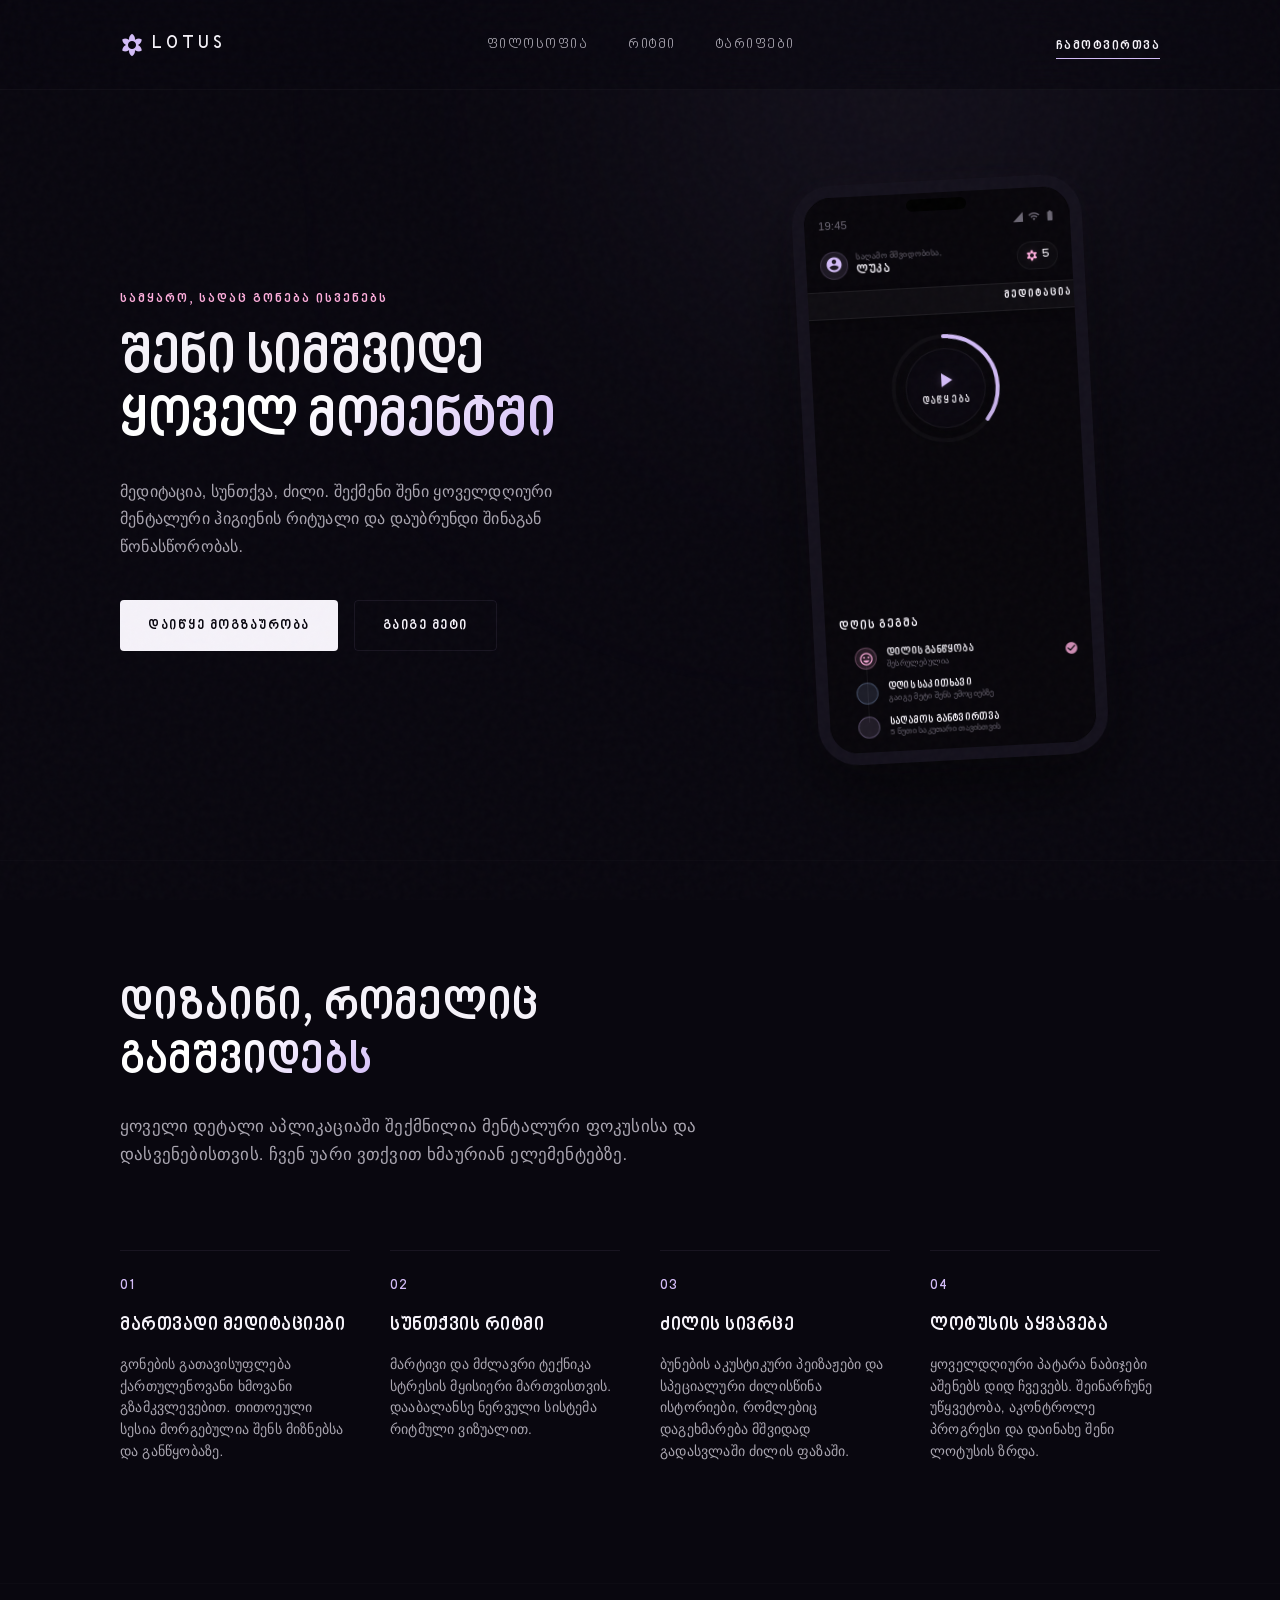
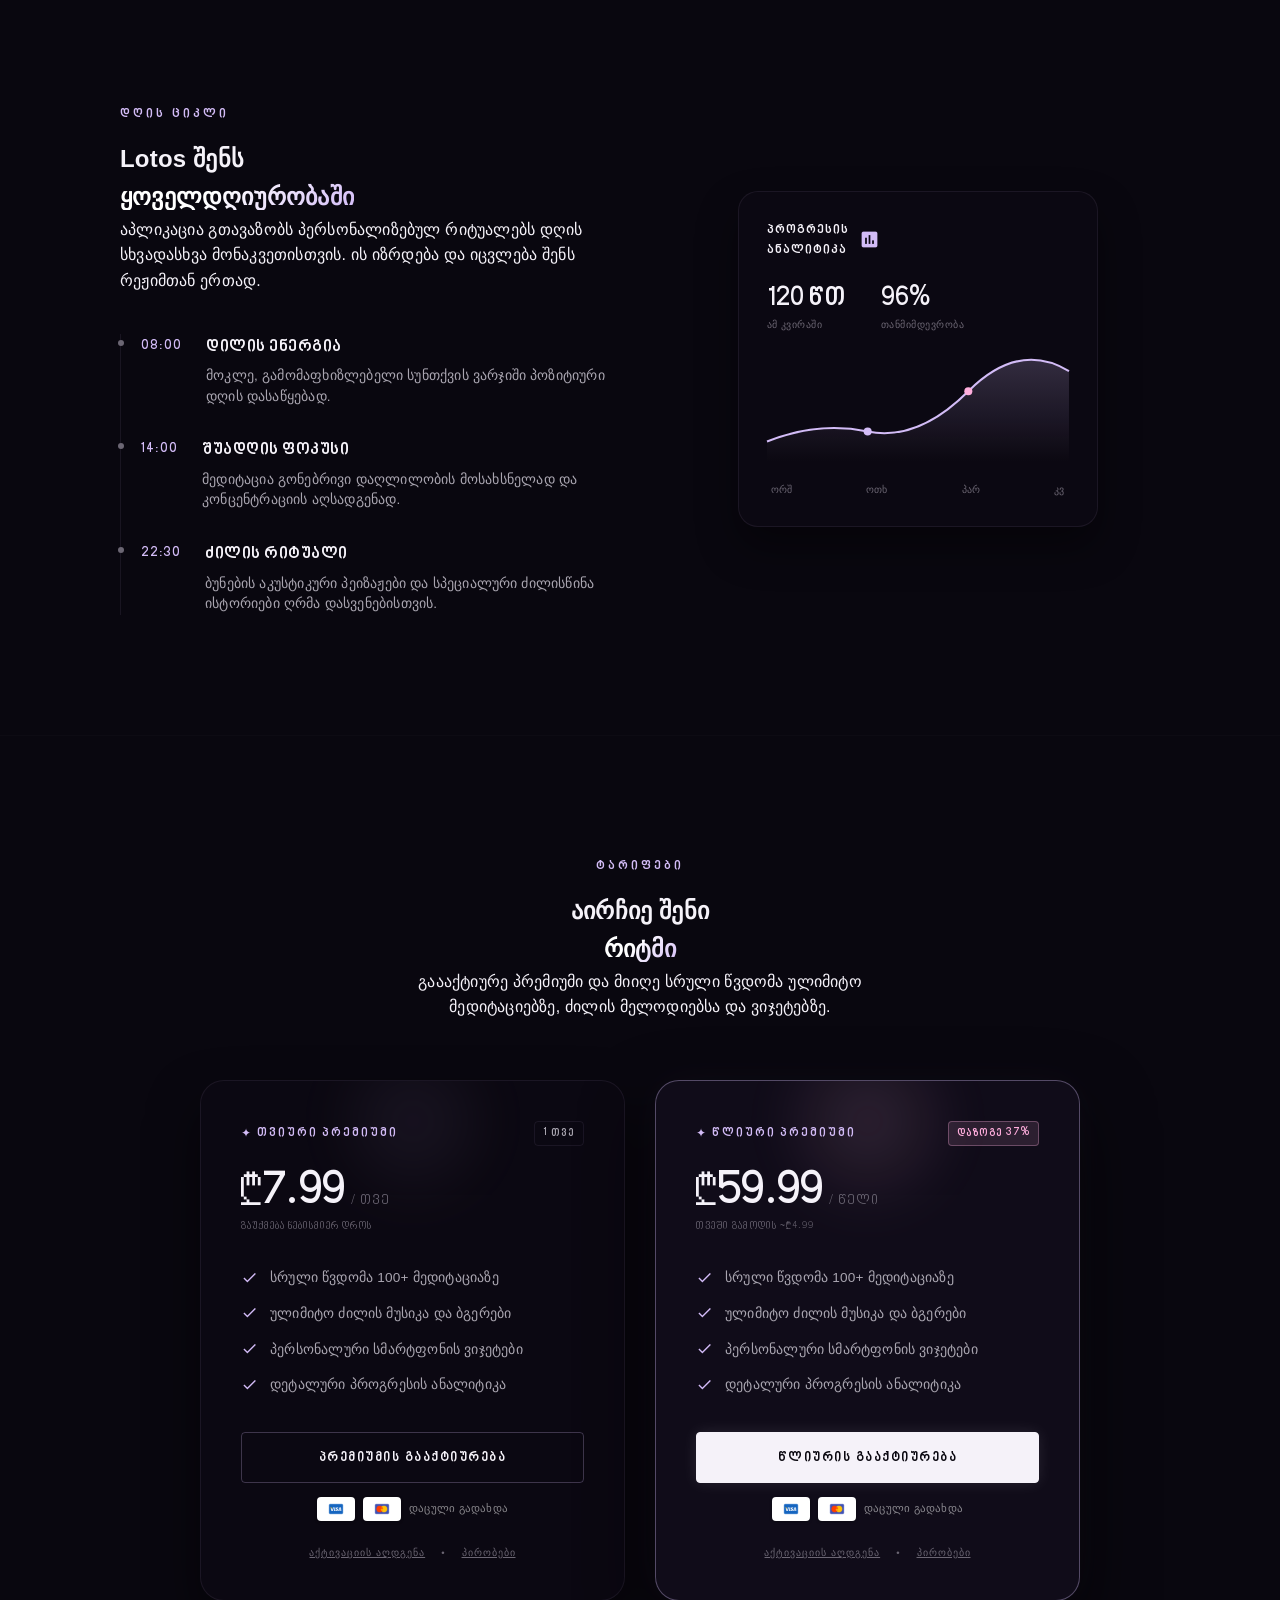
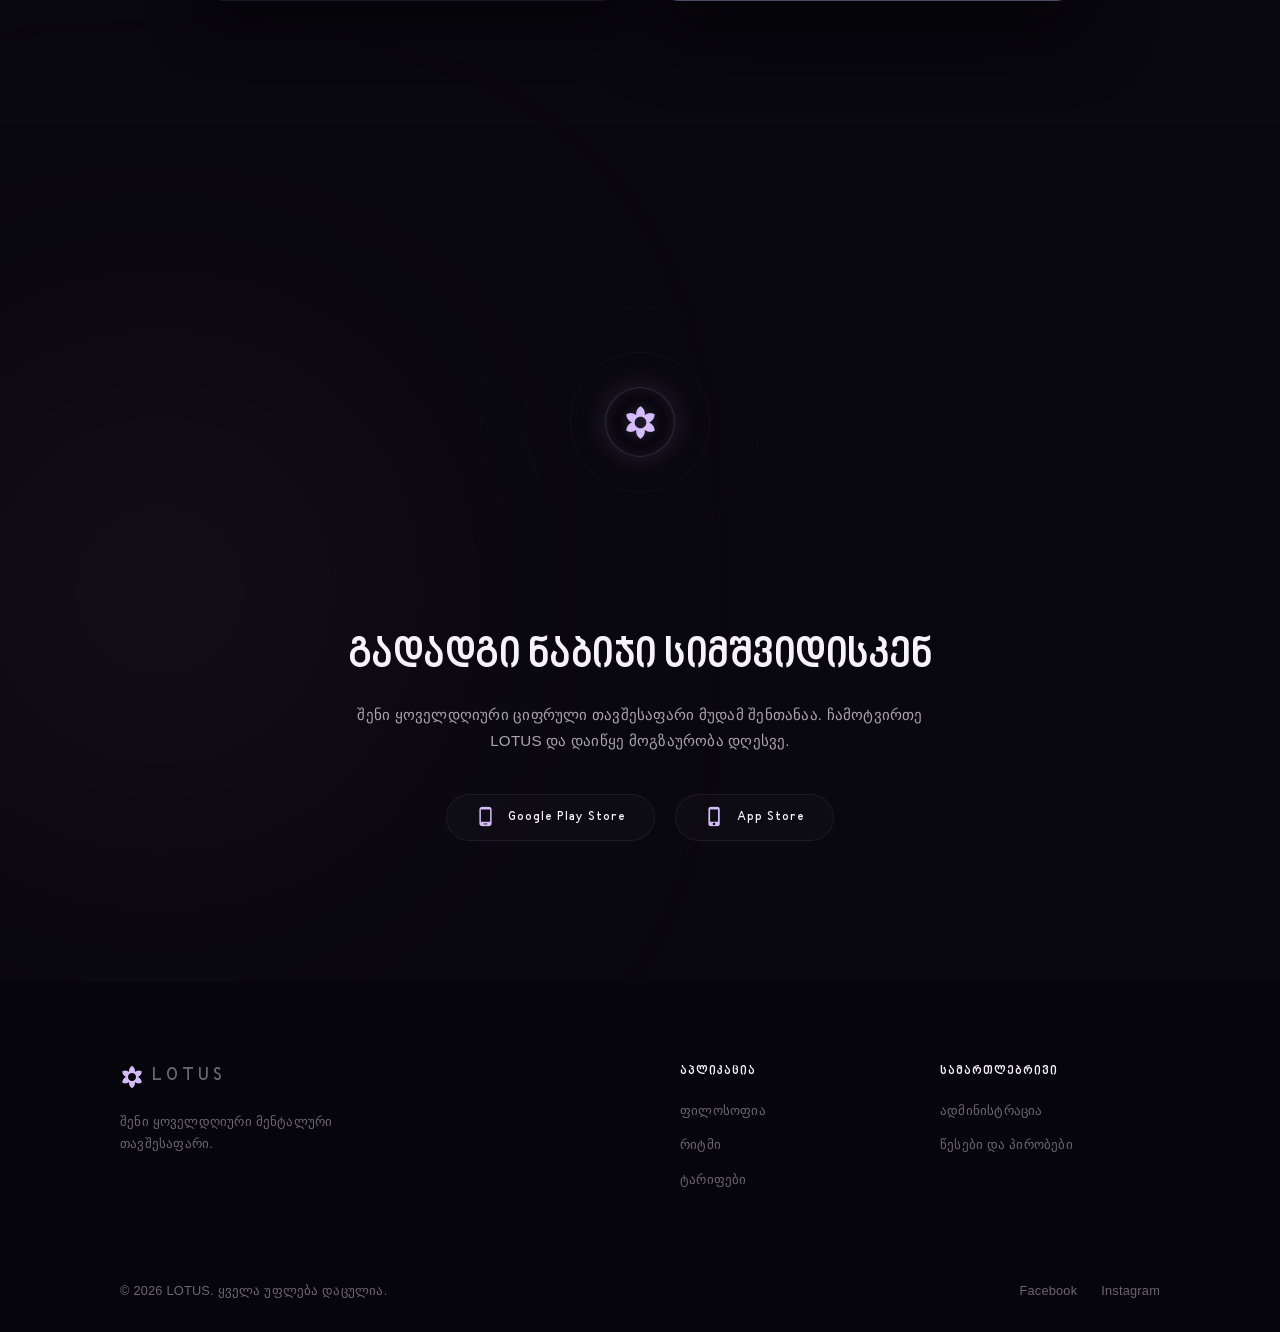
==== index.html @ 8abb965e "feat: initial project base setup" ====
<!DOCTYPE html>
<html lang="ka">
<head>
    <meta charset="UTF-8">
    <meta name="viewport" content="width=device-width, initial-scale=1.0">
    <title>LOTUS — შენი ციფრული თავშესაფარი</title>
    <meta name="description" content="მედიტაცია, სუნთქვა და ძილი. იპოვე სიმშვიდე მინიმალისტურ და პერსონალურ გარემოში.">
    <!-- Material Icons -->
    <link href="https://fonts.googleapis.com/icon?family=Material+Icons" rel="stylesheet">
    <link rel="stylesheet" href="style.css">
    <link rel="icon" type="image/png" href="assets/images/icon.png">
</head>
<body>

    <!-- Tactile Film Grain Texture Overlay -->
    <div class="grain-overlay"></div>

    <!-- Background Particles Container -->
    <div class="particles-container" id="particlesContainer"></div>

    <!-- Ambient Atmospheric Glows -->
    <div class="glow-container">
        <div class="blob blob-purple" id="blobPurple"></div>
        <div class="blob blob-pink" id="blobPink"></div>
    </div>

    <!-- Editorial Navigation -->
    <header class="navbar">
        <div class="nav-container">
            <a href="#" class="nav-logo">
                <i class="material-icons logo-icon">filter_vintage</i>
                <span class="logo-text">LOTUS</span>
            </a>
            
            <nav class="nav-menu" id="navMenu">
                <a href="#features" class="nav-link">ფილოსოფია</a>
                <a href="#rhythm-section" class="nav-link">რიტმი</a>
                <a href="#pricing" class="nav-link">ტარიფები</a>
            </nav>

            <div class="nav-actions">
                <a href="#download" class="btn-minimal">ჩამოტვირთვა</a>
                <button class="menu-toggle" id="menuToggle" aria-label="Toggle Menu">
                    <i class="material-icons">menu</i>
                </button>
            </div>
        </div>
    </header>

    <main>
        <!-- Editorial Hero Section -->
        <section class="hero-section" id="hero">
            <div class="container hero-container">
                <div class="hero-content">
                    <p class="hero-tagline">სამყარო, სადაც გონება ისვენებს</p>
                    <h1 class="hero-title">
                        შენი სიმშვიდე <br>
                        <span class="gradient-text">ყოველ მომენტში</span>
                    </h1>
                    <p class="hero-subtitle">
                        მედიტაცია, სუნთქვა, ძილი. შექმენი შენი ყოველდღიური მენტალური ჰიგიენის რიტუალი და დაუბრუნდი შინაგან წონასწორობას.
                    </p>
                    <div class="hero-ctas">
                        <a href="#download" class="btn btn-primary btn-glow">
                            <span>დაიწყე მოგზაურობა</span>
                        </a>
                        <a href="#rhythm-section" class="btn btn-secondary">
                            <span>გაიგე მეტი</span>
                        </a>
                    </div>
                </div>

                <div class="hero-mockup-wrapper">
                    <!-- Minimalist Tilted Phone Mockup -->
                    <div class="phone-mockup">
                        <div class="phone-speaker"></div>
                        <div class="phone-screen">
                            <div class="phone-header">
                                <div class="time">19:45</div>
                                <div class="icons">
                                    <i class="material-icons">signal_cellular_4_bar</i>
                                    <i class="material-icons">wifi</i>
                                    <i class="material-icons">battery_std</i>
                                </div>
                            </div>
                            
                            <!-- Real App Screen Layout -->
                            <div class="app-container">
                                <!-- Top Bar -->
                                <div class="app-top-bar">
                                    <div class="app-user-profile">
                                        <div class="app-avatar-wrapper">
                                            <i class="material-icons">account_circle</i>
                                        </div>
                                        <div class="app-user-meta">
                                            <span class="app-greeting">საღამო მშვიდობისა,</span>
                                            <span class="app-username">ლუკა</span>
                                        </div>
                                    </div>
                                    <div class="app-streak-pill">
                                        <i class="material-icons active">filter_vintage</i>
                                        <span class="app-streak-count">5</span>
                                    </div>
                                </div>

                                <!-- Mode Dropdown selector -->
                                <div class="app-mode-selector">
                                    <i class="material-icons mode-icon">self_improvement</i>
                                    <span class="mode-text">მედიტაცია</span>
                                    <i class="material-icons arrow-icon">keyboard_arrow_down</i>
                                </div>

                                <!-- Central Interactive Ring Tracker Area -->
                                <div class="app-tracker-area">
                                    <div class="tracker-background-glow"></div>
                                    <!-- SVG Progress circle -->
                                    <svg viewBox="0 0 120 120" class="tracker-circle-svg">
                                        <circle cx="60" cy="60" r="52" class="tracker-track-bg" />
                                        <circle cx="60" cy="60" r="52" class="tracker-track-progress" />
                                    </svg>
                                    <div class="tracker-center-button">
                                        <i class="material-icons play-icon">play_arrow</i>
                                        <span class="play-text">დაწყება</span>
                                    </div>
                                </div>

                                <!-- Daily Journey Plan Scroll Container -->
                                <div class="app-journey-plan">
                                    <h4 class="journey-header">დღის გეგმა</h4>
                                    <div class="journey-timeline">
                                        <div class="journey-line"></div>
                                        
                                        <!-- Journey Steps -->
                                        <div class="journey-step completed">
                                            <div class="step-icon-circle" style="background-color: rgba(255, 174, 221, 0.12); border-color: rgba(255, 174, 221, 0.25);">
                                                <i class="material-icons" style="color: #ffaedd; font-size: 0.95rem;">mood</i>
                                            </div>
                                            <div class="step-details">
                                                <h5>დილის განწყობა</h5>
                                                <p>შესრულებულია</p>
                                            </div>
                                            <i class="material-icons step-check">check_circle</i>
                                        </div>

                                        <div class="journey-step">
                                            <div class="step-icon-circle" style="background-color: rgba(168, 199, 250, 0.12); border-color: rgba(168, 199, 250, 0.25);">
                                                <i class="material-icons" style="color: #a8c7fa; font-size: 0.95rem;">auto_stories</i>
                                            </div>
                                            <div class="step-details">
                                                <h5>დღის საკითხავი</h5>
                                                <p>გაიგე მეტი შენს ემოციებზე</p>
                                            </div>
                                        </div>

                                        <div class="journey-step">
                                            <div class="step-icon-circle" style="background-color: rgba(211, 188, 247, 0.12); border-color: rgba(211, 188, 247, 0.25);">
                                                <i class="material-icons" style="color: #d3bcf7; font-size: 0.95rem;">nightlight_round</i>
                                            </div>
                                            <div class="step-details">
                                                <h5>საღამოს განტვირთვა</h5>
                                                <p>5 წუთი საკუთარი თავისთვის</p>
                                            </div>
                                        </div>
                                    </div>
                                </div>
                            </div>
                        </div>
                    </div>
                </div>
            </div>
        </section>

        <!-- Editorial Features Grid Section -->
        <section class="features-section" id="features">
            <div class="container">
                <div class="section-intro">
                    <h2 class="section-title-large">დიზაინი, რომელიც <br><span class="gradient-text">გამშვიდებს</span></h2>
                    <p class="section-lead">ყოველი დეტალი აპლიკაციაში შექმნილია მენტალური ფოკუსისა და დასვენებისთვის. ჩვენ უარი ვთქვით ხმაურიან ელემენტებზე.</p>
                </div>

                <div class="features-editorial-grid">
                    <!-- Feature 1 -->
                    <div class="editorial-card">
                        <span class="card-num">01</span>
                        <div class="card-body">
                            <h3 class="card-heading">მართვადი მედიტაციები</h3>
                            <p class="card-text">გონების გათავისუფლება ქართულენოვანი ხმოვანი გზამკვლევებით. თითოეული სესია მორგებულია შენს მიზნებსა და განწყობაზე.</p>
                        </div>
                    </div>

                    <!-- Feature 2 -->
                    <div class="editorial-card">
                        <span class="card-num">02</span>
                        <div class="card-body">
                            <h3 class="card-heading">სუნთქვის რიტმი</h3>
                            <p class="card-text">მარტივი და მძლავრი ტექნიკა სტრესის მყისიერი მართვისთვის. დააბალანსე ნერვული სისტემა რიტმული ვიზუალით.</p>
                        </div>
                    </div>

                    <!-- Feature 3 -->
                    <div class="editorial-card">
                        <span class="card-num">03</span>
                        <div class="card-body">
                            <h3 class="card-heading">ძილის სივრცე</h3>
                            <p class="card-text">ბუნების აკუსტიკური პეიზაჟები და სპეციალური ძილისწინა ისტორიები, რომლებიც დაგეხმარება მშვიდად გადასვლაში ძილის ფაზაში.</p>
                        </div>
                    </div>

                    <!-- Feature 4 -->
                    <div class="editorial-card">
                        <span class="card-num">04</span>
                        <div class="card-body">
                            <h3 class="card-heading">ლოტუსის აყვავება</h3>
                            <p class="card-text">ყოველდღიური პატარა ნაბიჯები აშენებს დიდ ჩვევებს. შეინარჩუნე უწყვეტობა, აკონტროლე პროგრესი და დაინახე შენი ლოტუსის ზრდა.</p>
                        </div>
                    </div>
                </div>
            </div>
        </section>

        <!-- Asymmetric Daily Rhythm Section (Static Visual) -->
        <section class="rhythm-section" id="rhythm-section">
            <div class="container rhythm-container">
                <div class="rhythm-info">
                    <p class="section-label">დღის ციკლი</p>
                    <h2 class="section-title">Lotos შენს <br><span class="gradient-text">ყოველდღიურობაში</span></h2>
                    <p class="section-subtitle">
                        აპლიკაცია გთავაზობს პერსონალიზებულ რიტუალებს დღის სხვადასხვა მონაკვეთისთვის. ის იზრდება და იცვლება შენს რეჟიმთან ერთად.
                    </p>
                    
                    <div class="rhythm-timeline">
                        <div class="timeline-item">
                            <span class="timeline-time">08:00</span>
                            <div class="timeline-content">
                                <h4>დილის ენერგია</h4>
                                <p>მოკლე, გამომაფხიზლებელი სუნთქვის ვარჯიში პოზიტიური დღის დასაწყებად.</p>
                            </div>
                        </div>
                        <div class="timeline-item">
                            <span class="timeline-time">14:00</span>
                            <div class="timeline-content">
                                <h4>შუადღის ფოკუსი</h4>
                                <p>მედიტაცია გონებრივი დაღლილობის მოსახსნელად და კონცენტრაციის აღსადგენად.</p>
                            </div>
                        </div>
                        <div class="timeline-item">
                            <span class="timeline-time">22:30</span>
                            <div class="timeline-content">
                                <h4>ძილის რიტუალი</h4>
                                <p>ბუნების აკუსტიკური პეიზაჟები და სპეციალური ძილისწინა ისტორიები ღრმა დასვენებისთვის.</p>
                            </div>
                        </div>
                    </div>
                </div>

                <div class="rhythm-mockup-panel">
                    <!-- Static High-Fidelity App Progress Chart Mockup -->
                    <div class="progress-chart-card glass">
                        <div class="card-header-compact">
                            <span class="card-title-compact">პროგრესის ანალიტიკა</span>
                            <i class="material-icons card-icon-compact">insert_chart_outlined</i>
                        </div>
                        <div class="chart-metrics-row">
                            <div class="metric-block">
                                <span class="metric-val">120 წთ</span>
                                <span class="metric-lbl">ამ კვირაში</span>
                            </div>
                            <div class="metric-block">
                                <span class="metric-val">96%</span>
                                <span class="metric-lbl">თანმიმდევრობა</span>
                            </div>
                        </div>
                        <div class="static-chart-visual">
                            <!-- Clean minimal CSS/SVG line chart representing weekly trend -->
                            <svg viewBox="0 0 300 100" class="svg-line-chart">
                                <defs>
                                    <linearGradient id="chartGlow" x1="0" y1="0" x2="0" y2="1">
                                        <stop offset="0%" stop-color="#d3bcf7" stop-opacity="0.2" />
                                        <stop offset="100%" stop-color="#d3bcf7" stop-opacity="0" />
                                    </linearGradient>
                                </defs>
                                <path d="M 0 80 Q 50 60 100 70 T 200 30 T 300 10" fill="none" stroke="#d3bcf7" stroke-width="2" />
                                <path d="M 0 80 Q 50 60 100 70 T 200 30 T 300 10 L 300 100 L 0 100 Z" fill="url(#chartGlow)" />
                                <!-- Chart Dots -->
                                <circle cx="100" cy="70" r="4" fill="#d3bcf7" />
                                <circle cx="200" cy="30" r="4" fill="#ffaedd" />
                            </svg>
                            <div class="chart-labels-row">
                                <span>ორშ</span>
                                <span>ოთხ</span>
                                <span>პარ</span>
                                <span>კვ</span>
                            </div>
                        </div>
                    </div>
                </div>
            </div>
        </section>

        <!-- Pricing Section with Side-by-Side Cards -->
        <section class="pricing-section" id="pricing">
            <div class="container">
                <div class="section-header">
                    <p class="section-label">ტარიფები</p>
                    <h2 class="section-title">აირჩიე შენი <br><span class="gradient-text">რიტმი</span></h2>
                    <p class="section-subtitle">გაააქტიურე პრემიუმი და მიიღე სრული წვდომა ულიმიტო მედიტაციებზე, ძილის მელოდიებსა და ვიჯეტებზე.</p>
                </div>

                <div class="pricing-grid">
                    <!-- Monthly Card -->
                    <div class="paywall-card">
                        <div class="paywall-glow"></div>
                        <div class="paywall-inner">
                            <div class="paywall-header">
                                <span class="paywall-badge">✦ თვიური პრემიუმი</span>
                                <div class="discount-badge">1 თვე</div>
                            </div>

                            <div class="paywall-price-container">
                                <span class="paywall-price">₾7.99</span>
                                <span class="paywall-period">/ თვე</span>
                            </div>
                            <p class="paywall-cancel-anytime">გაუქმება ნებისმიერ დროს</p>

                            <div class="paywall-features">
                                <div class="paywall-feat-item">
                                    <i class="material-icons">done</i>
                                    <span>სრული წვდომა 100+ მედიტაციაზე</span>
                                </div>
                                <div class="paywall-feat-item">
                                    <i class="material-icons">done</i>
                                    <span>ულიმიტო ძილის მუსიკა და ბგერები</span>
                                </div>
                                <div class="paywall-feat-item">
                                    <i class="material-icons">done</i>
                                    <span>პერსონალური სმარტფონის ვიჯეტები</span>
                                </div>
                                <div class="paywall-feat-item">
                                    <i class="material-icons">done</i>
                                    <span>დეტალური პროგრესის ანალიტიკა</span>
                                </div>
                            </div>

                            <button class="btn btn-premium btn-full paywallSubmitBtn">
                                <span>პრემიუმის გააქტიურება</span>
                            </button>
                            
                            <div style="display: flex; align-items: center; justify-content: center; gap: 8px; margin-top: 14px; margin-bottom: 6px;">
                                <div style="width: 38px; height: 24px; background: #ffffff; border-radius: 4px; display: flex; align-items: center; justify-content: center; box-shadow: 0 1px 3px rgba(0,0,0,0.3);">
                                    <img src="assets/images/visa.png" alt="Visa" style="width: 26px; height: 16px; object-fit: contain;" />
                                </div>
                                <div style="width: 38px; height: 24px; background: #ffffff; border-radius: 4px; display: flex; align-items: center; justify-content: center; box-shadow: 0 1px 3px rgba(0,0,0,0.3);">
                                    <img src="assets/images/mastercard.png" alt="Mastercard" style="width: 26px; height: 16px; object-fit: contain;" />
                                </div>
                                <span style="font-size: 11px; opacity: 0.5; color: #ffffff; font-family: inherit;">დაცული გადახდა</span>
                            </div>

                            <p class="paywall-footer-links">
                                <a href="#">აქტივაციის აღდგენა</a>
                                <span>•</span>
                                <a href="#">პირობები</a>
                            </p>
                        </div>
                    </div>

                    <!-- Yearly Card (Highlighted) -->
                    <div class="paywall-card featured">
                        <div class="paywall-glow"></div>
                        <div class="paywall-inner">
                            <div class="paywall-header">
                                <span class="paywall-badge">✦ წლიური პრემიუმი</span>
                                <div class="discount-badge badge-save-large">დაზოგე 37%</div>
                            </div>

                            <div class="paywall-price-container">
                                <span class="paywall-price">₾59.99</span>
                                <span class="paywall-period">/ წელი</span>
                            </div>
                            <p class="paywall-cancel-anytime">თვეში გამოდის ~₾4.99</p>

                            <div class="paywall-features">
                                <div class="paywall-feat-item">
                                    <i class="material-icons">done</i>
                                    <span>სრული წვდომა 100+ მედიტაციაზე</span>
                                </div>
                                <div class="paywall-feat-item">
                                    <i class="material-icons">done</i>
                                    <span>ულიმიტო ძილის მუსიკა და ბგერები</span>
                                </div>
                                <div class="paywall-feat-item">
                                    <i class="material-icons">done</i>
                                    <span>პერსონალური სმარტფონის ვიჯეტები</span>
                                </div>
                                <div class="paywall-feat-item">
                                    <i class="material-icons">done</i>
                                    <span>დეტალური პროგრესის ანალიტიკა</span>
                                </div>
                            </div>

                            <button class="btn btn-premium btn-full featured-btn paywallSubmitBtn">
                                <span>წლიურის გააქტიურება</span>
                            </button>
                            
                            <div style="display: flex; align-items: center; justify-content: center; gap: 8px; margin-top: 14px; margin-bottom: 6px;">
                                <div style="width: 38px; height: 24px; background: #ffffff; border-radius: 4px; display: flex; align-items: center; justify-content: center; box-shadow: 0 1px 3px rgba(0,0,0,0.3);">
                                    <img src="assets/images/visa.png" alt="Visa" style="width: 26px; height: 16px; object-fit: contain;" />
                                </div>
                                <div style="width: 38px; height: 24px; background: #ffffff; border-radius: 4px; display: flex; align-items: center; justify-content: center; box-shadow: 0 1px 3px rgba(0,0,0,0.3);">
                                    <img src="assets/images/mastercard.png" alt="Mastercard" style="width: 26px; height: 16px; object-fit: contain;" />
                                </div>
                                <span style="font-size: 11px; opacity: 0.5; color: #ffffff; font-family: inherit;">დაცული გადახდა</span>
                            </div>
                            
                            <p class="paywall-footer-links">
                                <a href="#">აქტივაციის აღდგენა</a>
                                <span>•</span>
                                <a href="#">პირობები</a>
                            </p>
                        </div>
                    </div>
                </div>
            </div>
        </section>

        <!-- Symmetrical Cinematic Download Section -->
        <section class="download-section" id="download">
            <div class="container download-container">
                <div class="download-portal">
                    <div class="portal-circle portal-circle-1"></div>
                    <div class="portal-circle portal-circle-2"></div>
                    <div class="portal-circle portal-circle-3"></div>
                    <div class="portal-lotus">
                        <i class="material-icons">filter_vintage</i>
                    </div>
                </div>
                <div class="download-content-centered">
                    <h2 class="download-title">გადადგი ნაბიჯი სიმშვიდისკენ</h2>
                    <p class="download-subtitle">შენი ყოველდღიური ციფრული თავშესაფარი მუდამ შენთანაა. ჩამოტვირთე LOTUS და დაიწყე მოგზაურობა დღესვე.</p>
                    <div class="download-actions-premium">
                        <a href="#" class="btn btn-store">
                            <i class="material-icons">phone_android</i>
                            <span>Google Play Store</span>
                        </a>
                        <a href="#" class="btn btn-store">
                            <i class="material-icons">phone_iphone</i>
                            <span>App Store</span>
                        </a>
                    </div>
                </div>
            </div>
        </section>
    </main>

    <!-- Editorial Footer -->
    <footer class="footer">
        <div class="container footer-container">
            <div class="footer-brand">
                <a href="#" class="footer-logo">
                    <i class="material-icons logo-icon">filter_vintage</i>
                    <span class="logo-text">LOTUS</span>
                </a>
                <p class="footer-brand-desc">შენი ყოველდღიური მენტალური თავშესაფარი.</p>
            </div>
            
            <div class="footer-links-grid">
                <div class="footer-links-col">
                    <h4>აპლიკაცია</h4>
                    <a href="#features">ფილოსოფია</a>
                    <a href="#rhythm-section">რიტმი</a>
                    <a href="#pricing">ტარიფები</a>
                </div>
                <div class="footer-links-col">
                    <h4>სამართლებრივი</h4>
                    <a href="admin.html">ადმინისტრაცია</a>
                    <a href="#">წესები და პირობები</a>
                </div>
            </div>
        </div>
        <div class="footer-bottom">
            <div class="container footer-bottom-container">
                <p class="copyright">© 2026 LOTUS. ყველა უფლება დაცულია.</p>
                <div class="social-links-minimal">
                    <a href="#">Facebook</a>
                    <a href="#">Instagram</a>
                </div>
            </div>
        </div>
    </footer>

    <!-- Toast Success Notification -->
    <div class="toast-notification" id="toastNotification">
        <i class="material-icons toast-icon">stars</i>
        <div class="toast-body">
            <h4 class="toast-title">ლოტუსი აყვავდა!</h4>
            <p class="toast-desc">სტრეიკი განახლდა 1 დღით.</p>
        </div>
    </div>

    <!-- Application Script -->
    <script src="app.js"></script>
</body>
</html>
---- style.css ----
/* ==========================================================================
   BPG Nino Mtavruli Font Definitions
   ========================================================================== */
@font-face {
    font-family: 'bpg_nino_mtavruli_normal';
    src: url('assets/fonts/bpg_nino_mtavruli_normal.ttf') format('truetype');
    font-weight: normal;
    font-style: normal;
}

@font-face {
    font-family: 'bpg_nino_mtavruli_bold';
    src: url('assets/fonts/bpg_nino_mtavruli_bold.ttf') format('truetype');
    font-weight: bold;
    font-style: normal;
}

/* ==========================================================================
   Variables & Custom Properties
   ========================================================================== */
:root {
    --bg-dark: #09070f;
    --bg-card: rgba(16, 12, 24, 0.4);
    --border-thin: rgba(211, 188, 247, 0.08);
    --border-active: rgba(211, 188, 247, 0.25);
    
    --primary: #d3bcf7;
    --primary-glow: rgba(211, 188, 247, 0.2);
    --accent-pink: #ffaedd;
    --accent-pink-glow: rgba(255, 174, 221, 0.15);
    --accent-blue: #7fb3f5;
    
    --text-primary: #f5f2f9;
    --text-secondary: #a9a5b0;
    --text-muted: #6b6673;
    
    --font-nino: 'bpg_nino_mtavruli_normal', sans-serif;
    --font-nino-bold: 'bpg_nino_mtavruli_bold', sans-serif;
    --font-reading: -apple-system, BlinkMacSystemFont, "Segoe UI", Roboto, Helvetica, Arial, sans-serif;
    
    --transition-smooth: all 0.5s cubic-bezier(0.16, 1, 0.3, 1);
}

/* ==========================================================================
   Reset & Global Styles
   ========================================================================== */
*, *::before, *::after {
    box-sizing: border-box;
    margin: 0;
    padding: 0;
}

html {
    scroll-behavior: smooth;
    background-color: var(--bg-dark);
    color: var(--text-primary);
    font-family: var(--font-reading);
    font-size: 16px;
    overflow-x: hidden;
}

body {
    position: relative;
    min-height: 100vh;
    line-height: 1.6;
    overflow-x: hidden;
    letter-spacing: 0.2px;
}

a {
    color: inherit;
    text-decoration: none;
}

/* ==========================================================================
   Tactile Film Grain Texture Overlay
   ========================================================================== */
.grain-overlay {
    position: fixed;
    top: 0;
    left: 0;
    width: 100vw;
    height: 100vh;
    background-image: url("data:image/svg+xml,%3Csvg viewBox='0 0 180 180' xmlns='http://www.w3.org/2000/svg'%3E%3Cfilter id='noiseFilter'%3E%3CfeTurbulence type='fractalNoise' baseFrequency='0.75' numOctaves='3' stitchTiles='stitch'/%3E%3C/filter%3E%3Crect width='100%25' height='100%25' filter='url(%23noiseFilter)'/%3E%3C/svg%3E");
    opacity: 0.025;
    pointer-events: none;
    z-index: 9999;
}

/* ==========================================================================
   Background Particles
   ========================================================================== */
.particles-container {
    position: fixed;
    top: 0;
    left: 0;
    width: 100vw;
    height: 100vh;
    overflow: hidden;
    z-index: -1;
    pointer-events: none;
}

.bg-particle {
    position: absolute;
    background-color: var(--primary);
    border-radius: 50%;
    opacity: 0;
    pointer-events: none;
    will-change: transform, opacity;
    animation: floatParticle 25s infinite linear;
    box-shadow: 0 0 10px rgba(211, 188, 247, 0.6), 0 0 4px rgba(211, 188, 247, 0.4);
}

@keyframes floatParticle {
    0% {
        transform: translateY(105vh) translateX(0) scale(0.5);
        opacity: 0;
    }
    10% {
        opacity: var(--p-opacity, 0.2);
    }
    90% {
        opacity: var(--p-opacity, 0.2);
    }
    100% {
        transform: translateY(-5vh) translateX(40px) scale(0.8);
        opacity: 0;
    }
}

.phone-mockup, .blob-purple, .blob-pink {
    will-change: transform;
}


/* ==========================================================================
   Atmospheric Glows
   ========================================================================== */
.glow-container {
    position: absolute;
    top: 0;
    left: 0;
    width: 100%;
    height: 100%;
    overflow: hidden;
    z-index: -1;
    pointer-events: none;
}

.blob {
    position: absolute;
    border-radius: 50%;
    filter: blur(140px);
    opacity: 0.12;
    mix-blend-mode: screen;
}

.blob-purple {
    top: -5%;
    right: 5%;
    width: 50vw;
    height: 50vw;
    background: radial-gradient(circle, var(--primary) 0%, transparent 70%);
}

.blob-pink {
    bottom: 10%;
    left: -10%;
    width: 45vw;
    height: 45vw;
    background: radial-gradient(circle, var(--accent-pink) 0%, transparent 70%);
}

/* ==========================================================================
   Common Utilities
   ========================================================================== */
.container {
    max-width: 1100px;
    margin: 0 auto;
    padding: 0 30px;
    width: 100%;
}

.gradient-text {
    background: linear-gradient(135deg, #ffffff 40%, var(--primary) 100%);
    -webkit-background-clip: text;
    -webkit-text-fill-color: transparent;
    background-clip: text;
}

.section-label {
    font-family: var(--font-nino-bold);
    font-size: 0.8rem;
    color: var(--primary);
    text-transform: uppercase;
    letter-spacing: 3px;
    margin-bottom: 16px;
}

/* Buttons */
.btn {
    display: inline-flex;
    align-items: center;
    justify-content: center;
    padding: 14px 28px;
    border-radius: 4px;
    font-family: var(--font-nino-bold);
    font-size: 0.85rem;
    cursor: pointer;
    transition: var(--transition-smooth);
    border: none;
    gap: 8px;
    outline: none;
    letter-spacing: 1.5px;
}

.btn-primary {
    background: var(--text-primary);
    color: var(--bg-dark);
}

.btn-primary:hover {
    transform: translateY(-1px);
    box-shadow: 0 8px 20px rgba(255, 255, 255, 0.1);
    background: #ffffff;
}

.btn-glow {
    position: relative;
}
.btn-glow::after {
    content: '';
    position: absolute;
    top: 0;
    left: 0;
    right: 0;
    bottom: 0;
    border-radius: 4px;
    box-shadow: 0 0 25px rgba(255, 255, 255, 0.2);
    opacity: 0;
    transition: var(--transition-smooth);
    z-index: -1;
}
.btn-glow:hover::after {
    opacity: 0.5;
}

.btn-secondary {
    background: transparent;
    color: var(--text-primary);
    border: 1px solid var(--border-thin);
}

.btn-secondary:hover {
    background: rgba(255, 255, 255, 0.02);
    border-color: var(--border-active);
    transform: translateY(-1px);
}

.btn-minimal {
    font-family: var(--font-nino-bold);
    font-size: 0.8rem;
    color: var(--text-primary);
    letter-spacing: 1.5px;
    border-bottom: 1px solid var(--primary);
    padding-bottom: 4px;
    transition: var(--transition-smooth);
}
.btn-minimal:hover {
    color: var(--primary);
    border-bottom-color: transparent;
}

.btn-full {
    width: 100%;
}

/* ==========================================================================
   Navigation Bar
   ========================================================================== */
.navbar {
    position: fixed;
    top: 0;
    left: 0;
    width: 100%;
    height: 90px;
    background: rgba(9, 7, 15, 0.6);
    backdrop-filter: blur(25px);
    -webkit-backdrop-filter: blur(25px);
    border-bottom: 1px solid rgba(255, 255, 255, 0.03);
    z-index: 1000;
    transition: var(--transition-smooth);
}

.navbar.scrolled {
    height: 75px;
    background: rgba(9, 7, 15, 0.8);
    border-bottom-color: rgba(255, 255, 255, 0.05);
}

.nav-container {
    display: flex;
    align-items: center;
    justify-content: space-between;
    height: 100%;
    max-width: 1100px;
    margin: 0 auto;
    padding: 0 30px;
}

.nav-logo {
    display: flex;
    align-items: center;
    gap: 8px;
}

.logo-icon {
    font-size: 1.5rem !important;
    color: var(--primary);
}

.logo-text {
    font-family: var(--font-nino-bold);
    font-size: 1.15rem;
    letter-spacing: 4px;
}

.nav-menu {
    display: flex;
    gap: 40px;
}

.nav-link {
    font-family: var(--font-nino);
    font-size: 0.85rem;
    color: var(--text-secondary);
    letter-spacing: 1.5px;
    transition: var(--transition-smooth);
}

.nav-link:hover {
    color: var(--text-primary);
}

.menu-toggle {
    display: none;
    background: none;
    border: none;
    color: var(--text-primary);
    cursor: pointer;
    font-size: 1.5rem;
    outline: none;
}

/* ==========================================================================
   Hero Section
   ========================================================================== */
.hero-section {
    padding-top: 180px;
    padding-bottom: 100px;
}

.hero-container {
    display: grid;
    grid-template-columns: 1.15fr 0.85fr;
    align-items: center;
    gap: 50px;
}

.hero-tagline {
    font-family: var(--font-nino-bold);
    font-size: 0.8rem;
    color: var(--accent-pink);
    letter-spacing: 2px;
    text-transform: uppercase;
    margin-bottom: 20px;
}

.hero-title {
    font-family: var(--font-nino-bold);
    font-size: 3.4rem;
    line-height: 1.15;
    margin-bottom: 24px;
    letter-spacing: -0.5px;
}

.hero-subtitle {
    font-size: 1rem;
    color: var(--text-secondary);
    line-height: 1.7;
    margin-bottom: 40px;
    max-width: 500px;
}

.hero-ctas {
    display: flex;
    gap: 16px;
}

/* Mockup Layout */
.hero-mockup-wrapper {
    display: flex;
    justify-content: center;
    align-items: center;
    position: relative;
}

.phone-mockup {
    width: 290px;
    height: 580px;
    border-radius: 40px;
    border: 12px solid #14111c;
    background: #000000;
    box-shadow: 0 30px 70px rgba(0, 0, 0, 0.6),
                0 0 35px rgba(211, 188, 247, 0.03);
    position: relative;
    overflow: hidden;
    transform: rotate(-3deg) translateY(-5px);
    transition: var(--transition-smooth);
}

.phone-mockup:hover {
    transform: rotate(0deg) translateY(-10px);
    box-shadow: 0 40px 80px rgba(0, 0, 0, 0.7),
                0 0 45px rgba(211, 188, 247, 0.08);
}

.phone-speaker {
    position: absolute;
    top: 6px;
    left: 50%;
    transform: translateX(-50%);
    width: 60px;
    height: 12px;
    background: #000000;
    border-radius: 10px;
    z-index: 10;
}

.phone-screen {
    width: 100%;
    height: 100%;
    border-radius: 28px;
    padding: 20px 14px 14px;
    display: flex;
    flex-direction: column;
    background: #08060b;
}

.phone-header {
    display: flex;
    justify-content: space-between;
    align-items: center;
    font-size: 0.7rem;
    color: var(--text-muted);
    margin-bottom: 16px;
}

.phone-header .icons {
    display: flex;
    gap: 4px;
    align-items: center;
}
.phone-header .icons i {
    font-size: 0.75rem;
}

/* Phone App Inner Content */
.app-container {
    display: flex;
    flex-direction: column;
    flex: 1;
}

/* Real App mockup screen layout */
.app-top-bar {
    display: flex;
    justify-content: space-between;
    align-items: center;
    margin-bottom: 12px;
}

.app-user-profile {
    display: flex;
    align-items: center;
    gap: 8px;
}

.app-avatar-wrapper {
    width: 28px;
    height: 28px;
    border-radius: 50%;
    background: rgba(211, 188, 247, 0.1);
    border: 1px solid rgba(211, 188, 247, 0.15);
    display: flex;
    align-items: center;
    justify-content: center;
}

.app-avatar-wrapper i {
    font-size: 1.1rem !important;
    color: var(--primary);
}

.app-user-meta {
    display: flex;
    flex-direction: column;
}

.app-greeting {
    font-size: 0.5rem;
    color: var(--text-muted);
    text-transform: uppercase;
    letter-spacing: 0.5px;
}

.app-username {
    font-family: var(--font-nino-bold);
    font-size: 0.75rem;
    color: var(--text-primary);
    line-height: 1.1;
}

.app-streak-pill {
    display: flex;
    align-items: center;
    gap: 4px;
    padding: 3px 8px;
    border-radius: 50px;
    background: rgba(255, 255, 255, 0.02);
    border: 1px solid rgba(255, 255, 255, 0.05);
}

.app-streak-pill i {
    font-size: 0.75rem !important;
    color: var(--accent-pink);
    filter: drop-shadow(0 0 3px var(--accent-pink-glow));
}

.app-streak-count {
    font-family: var(--font-nino-bold);
    font-size: 0.75rem;
    color: var(--text-primary);
}

/* Mode Dropdown Selector */
.app-mode-selector {
    display: inline-flex;
    align-items: center;
    align-self: center;
    background: rgba(255, 255, 255, 0.03);
    border: 1px solid rgba(255, 255, 255, 0.06);
    padding: 4px 12px;
    border-radius: 50px;
    gap: 4px;
    margin-bottom: 14px;
    box-shadow: 0 4px 10px rgba(0,0,0,0.2);
}

.mode-icon {
    font-size: 0.8rem !important;
    color: var(--primary);
}

.mode-text {
    font-family: var(--font-nino-bold);
    font-size: 0.7rem;
    color: var(--text-primary);
    letter-spacing: 1px;
}

.arrow-icon {
    font-size: 0.9rem !important;
    color: var(--text-muted);
}

/* Tracker Circle Area */
.app-tracker-area {
    position: relative;
    width: 120px;
    height: 120px;
    align-self: center;
    display: flex;
    align-items: center;
    justify-content: center;
    margin-bottom: 16px;
}

.tracker-background-glow {
    position: absolute;
    width: 90px;
    height: 90px;
    border-radius: 50%;
    background: radial-gradient(circle, rgba(211, 188, 247, 0.08) 0%, transparent 70%);
}

.tracker-circle-svg {
    position: absolute;
    width: 100%;
    height: 100%;
}

.tracker-track-bg {
    fill: transparent;
    stroke: rgba(255, 255, 255, 0.03);
    stroke-width: 4;
}

.tracker-track-progress {
    fill: transparent;
    stroke: var(--primary);
    stroke-width: 4;
    stroke-linecap: round;
    stroke-dasharray: 327; /* 2 * PI * r (r=52) -> ~326.7 */
    stroke-dashoffset: 210; /* Simulated progress arc */
    transform: rotate(-90deg);
    transform-origin: center;
}

.tracker-center-button {
    width: 80px;
    height: 80px;
    border-radius: 50%;
    border: 1px solid rgba(255, 255, 255, 0.06);
    background: rgba(9, 7, 15, 0.7);
    backdrop-filter: blur(10px);
    display: flex;
    flex-direction: column;
    align-items: center;
    justify-content: center;
    box-shadow: 0 8px 20px rgba(0,0,0,0.4);
    z-index: 2;
    transition: var(--transition-smooth);
}

.tracker-center-button:hover {
    border-color: rgba(211, 188, 247, 0.2);
    box-shadow: 0 8px 24px rgba(211, 188, 247, 0.05);
}

.play-icon {
    font-size: 1.5rem !important;
    color: var(--primary);
    filter: drop-shadow(0 0 4px var(--primary-glow));
}

.play-text {
    font-family: var(--font-nino-bold);
    font-size: 0.6rem;
    color: var(--text-primary);
    letter-spacing: 1.2px;
    margin-top: 1px;
}

/* Daily Journey Plan */
.app-journey-plan {
    display: flex;
    flex-direction: column;
    text-align: left;
    margin-top: auto;
    overflow: hidden;
}

.journey-header {
    font-family: var(--font-nino-bold);
    font-size: 0.75rem;
    color: var(--text-primary);
    margin-bottom: 12px;
    letter-spacing: 1px;
}

.journey-timeline {
    position: relative;
    display: flex;
    flex-direction: column;
    gap: 12px;
    padding-left: 14px;
}

.journey-line {
    position: absolute;
    left: 25px;
    top: 10px;
    bottom: 16px;
    width: 1px;
    background: rgba(255,255,255,0.06);
}

.journey-step {
    position: relative;
    display: flex;
    align-items: center;
    gap: 10px;
}

.step-icon-circle {
    position: relative;
    width: 12px;
    height: 12px;
    border-radius: 50%;
    display: flex;
    align-items: center;
    justify-content: center;
    z-index: 2;
    /* Custom icon inside a small circle */
    width: 22px;
    height: 22px;
    border: 1px solid;
}

.step-details {
    display: flex;
    flex-direction: column;
}

.step-details h5 {
    font-family: var(--font-nino-bold);
    font-size: 0.65rem;
    color: var(--text-primary);
    line-height: 1.2;
}

.step-details p {
    font-size: 0.5rem;
    color: var(--text-muted);
    line-height: 1.1;
    margin-top: 1px;
}

.step-check {
    margin-left: auto;
    font-size: 0.85rem !important;
    color: var(--accent-pink);
    opacity: 0.8;
}

/* ==========================================================================
   Editorial Features Section
   ========================================================================== */
.features-section {
    padding: 120px 0;
    border-top: 1px solid rgba(255, 255, 255, 0.02);
}

.section-intro {
    margin-bottom: 80px;
    max-width: 650px;
}

.section-title-large {
    font-family: var(--font-nino-bold);
    font-size: 2.8rem;
    line-height: 1.2;
    margin-bottom: 24px;
}

.section-lead {
    font-size: 1.05rem;
    color: var(--text-secondary);
    line-height: 1.7;
}

.features-editorial-grid {
    display: grid;
    grid-template-columns: repeat(auto-fit, minmax(220px, 1fr));
    gap: 40px;
}

.editorial-card {
    border-top: 1px solid var(--border-thin);
    padding-top: 24px;
    display: flex;
    flex-direction: column;
    transition: var(--transition-smooth);
}

.editorial-card:hover {
    border-top-color: var(--border-active);
}

.card-num {
    font-family: var(--font-nino-bold);
    font-size: 0.85rem;
    color: var(--primary);
    margin-bottom: 16px;
    letter-spacing: 1px;
}

.card-heading {
    font-family: var(--font-nino-bold);
    font-size: 1.15rem;
    color: var(--text-primary);
    margin-bottom: 12px;
    letter-spacing: 0.5px;
}

.card-text {
    font-size: 0.85rem;
    color: var(--text-secondary);
    line-height: 1.6;
}

/* ==========================================================================
   Asymmetric Daily Rhythm Section
   ========================================================================== */
.rhythm-section {
    padding: 120px 0;
    border-top: 1px solid rgba(255, 255, 255, 0.02);
}

.rhythm-container {
    display: grid;
    grid-template-columns: 1fr 1fr;
    align-items: center;
    gap: 70px;
}

/* Editorial Timeline styles */
.rhythm-timeline {
    margin-top: 40px;
    display: flex;
    flex-direction: column;
    gap: 30px;
    position: relative;
    padding-left: 20px;
    border-left: 1px solid var(--border-thin);
}

.timeline-item {
    position: relative;
    display: flex;
    gap: 24px;
}

.timeline-item::before {
    content: '';
    position: absolute;
    left: -23.5px;
    top: 6px;
    width: 6px;
    height: 6px;
    border-radius: 50%;
    background-color: var(--text-muted);
    transition: var(--transition-smooth);
}

.timeline-item:hover::before {
    background-color: var(--primary);
    box-shadow: 0 0 8px var(--primary);
}

.timeline-time {
    font-family: var(--font-nino-bold);
    font-size: 0.8rem;
    color: var(--primary);
    letter-spacing: 1px;
    margin-top: 2px;
}

.timeline-content h4 {
    font-family: var(--font-nino-bold);
    font-size: 1.05rem;
    color: var(--text-primary);
    margin-bottom: 6px;
    letter-spacing: 0.5px;
}

.timeline-content p {
    font-size: 0.85rem;
    color: var(--text-secondary);
    line-height: 1.5;
}

/* Rhythm Mockup Panel / Chart styling */
.rhythm-mockup-panel {
    display: flex;
    justify-content: center;
    align-items: center;
}

.progress-chart-card {
    width: 100%;
    max-width: 360px;
    border-radius: 20px;
    padding: 28px;
    background-color: var(--bg-card);
    border: 1px solid var(--border-thin);
    box-shadow: 0 20px 40px rgba(0, 0, 0, 0.4);
    transition: var(--transition-smooth);
}

.progress-chart-card:hover {
    border-color: var(--border-active);
    box-shadow: 0 25px 50px rgba(0, 0, 0, 0.5);
}

.card-header-compact {
    display: flex;
    justify-content: space-between;
    align-items: center;
    margin-bottom: 24px;
}

.card-title-compact {
    font-family: var(--font-nino-bold);
    font-size: 0.8rem;
    color: var(--text-primary);
    letter-spacing: 1px;
    text-transform: uppercase;
}

.card-icon-compact {
    font-size: 1.3rem !important;
    color: var(--primary);
}

.chart-metrics-row {
    display: flex;
    gap: 36px;
    margin-bottom: 28px;
}

.metric-block {
    display: flex;
    flex-direction: column;
}

.metric-val {
    font-family: var(--font-nino-bold);
    font-size: 1.6rem;
    color: var(--text-primary);
    line-height: 1.1;
}

.metric-lbl {
    font-size: 0.65rem;
    color: var(--text-muted);
    text-transform: uppercase;
    letter-spacing: 0.5px;
    margin-top: 4px;
}

.static-chart-visual {
    width: 100%;
}

.svg-line-chart {
    width: 100%;
    height: auto;
    overflow: visible;
}

.chart-labels-row {
    display: flex;
    justify-content: space-between;
    font-size: 0.65rem;
    color: var(--text-muted);
    margin-top: 12px;
    padding: 0 4px;
}

/* ==========================================================================
   Pricing Section with Switch
   ========================================================================== */
.pricing-section {
    padding: 120px 0;
    border-top: 1px solid rgba(255, 255, 255, 0.02);
}

.pricing-section .section-header {
    text-align: center;
    margin-bottom: 40px;
}

.pricing-section .section-header .section-subtitle {
    margin-left: auto;
    margin-right: auto;
    max-width: 500px;
}

/* Pricing Side-by-Side Grid */
.pricing-grid {
    display: grid;
    grid-template-columns: repeat(2, 1fr);
    gap: 30px;
    width: 100%;
    max-width: 880px;
    margin: 60px auto 0;
    align-items: stretch;
}

.paywall-card {
    position: relative;
    width: 100%;
    border-radius: 24px;
    border: 1px solid var(--border-thin);
    overflow: hidden;
    box-shadow: 0 25px 50px rgba(0, 0, 0, 0.5);
    background-color: var(--bg-card);
    transition: var(--transition-smooth);
}

.paywall-card:hover {
    border-color: rgba(211, 188, 247, 0.2);
    box-shadow: 0 30px 60px rgba(0, 0, 0, 0.6);
}

/* Featured Yearly Card Highlights */
.paywall-card.featured {
    border-color: rgba(211, 188, 247, 0.35);
    background-color: rgba(20, 16, 32, 0.65);
    box-shadow: 0 30px 70px rgba(0, 0, 0, 0.65),
                0 0 40px rgba(211, 188, 247, 0.04);
}

.paywall-card.featured:hover {
    border-color: rgba(211, 188, 247, 0.55);
    box-shadow: 0 35px 80px rgba(0, 0, 0, 0.7),
                0 0 50px rgba(211, 188, 247, 0.08);
}

.paywall-card.featured .paywall-glow {
    opacity: 0.15;
    background: radial-gradient(circle, var(--accent-pink) 0%, transparent 70%);
}

.badge-save-large {
    background: rgba(255, 174, 221, 0.12) !important;
    border-color: rgba(255, 174, 221, 0.3) !important;
    color: var(--accent-pink) !important;
}

.featured-btn {
    background: var(--text-primary) !important;
    color: var(--bg-dark) !important;
    border-color: var(--text-primary) !important;
    box-shadow: 0 0 15px rgba(255, 255, 255, 0.1);
}

.featured-btn:hover {
    background: #ffffff !important;
    color: #000000 !important;
    box-shadow: 0 0 25px rgba(255, 255, 255, 0.25) !important;
    transform: translateY(-1px);
}

.paywall-glow {
    position: absolute;
    top: -60px;
    left: 50%;
    transform: translateX(-50%);
    width: 200px;
    height: 200px;
    background: radial-gradient(circle, var(--primary) 0%, transparent 70%);
    opacity: 0.08;
    filter: blur(25px);
    z-index: 1;
}

.paywall-inner {
    position: relative;
    z-index: 2;
    padding: 40px;
}

.paywall-header {
    display: flex;
    justify-content: space-between;
    align-items: center;
    margin-bottom: 24px;
}

.paywall-badge {
    font-family: var(--font-nino-bold);
    font-size: 0.75rem;
    color: var(--primary);
    letter-spacing: 2px;
}

.discount-badge {
    border: 1px solid var(--border-thin);
    color: var(--text-secondary);
    font-family: var(--font-nino-bold);
    font-size: 0.65rem;
    letter-spacing: 1px;
    padding: 3px 8px;
    border-radius: 4px;
    transition: var(--transition-smooth);
}

.paywall-price-container {
    display: flex;
    align-items: baseline;
    gap: 6px;
    margin-bottom: 4px;
}

.paywall-price {
    font-family: var(--font-nino-bold);
    font-size: 2.8rem;
    color: var(--text-primary);
    line-height: 1;
    transition: opacity 0.2s ease, transform 0.2s ease;
}

.paywall-period {
    font-family: var(--font-nino);
    font-size: 0.85rem;
    color: var(--text-muted);
    letter-spacing: 1px;
}

.paywall-cancel-anytime {
    font-family: var(--font-nino);
    font-size: 0.65rem;
    color: var(--text-muted);
    letter-spacing: 1px;
    margin-bottom: 32px;
}

.paywall-features {
    display: flex;
    flex-direction: column;
    gap: 14px;
    margin-bottom: 36px;
}

.paywall-feat-item {
    display: flex;
    align-items: center;
    gap: 12px;
    font-size: 0.85rem;
    color: var(--text-secondary);
}

.paywall-feat-item i {
    font-size: 1.05rem;
    color: var(--primary);
}

.btn-premium {
    background: transparent;
    color: var(--text-primary);
    border: 1px solid var(--border-active);
    padding: 16px 28px;
    border-radius: 4px;
}

.btn-premium:hover {
    background: var(--text-primary);
    color: var(--bg-dark);
    border-color: var(--text-primary);
}

.btn-premium:active {
    opacity: 0.8;
}

.spinner {
    width: 18px;
    height: 18px;
    border: 2px solid rgba(255, 255, 255, 0.2);
    border-top: 2px solid var(--text-primary);
    border-radius: 50%;
    animation: spin 0.8s linear infinite;
    display: inline-block;
}

@keyframes spin {
    0% { transform: rotate(0deg); }
    100% { transform: rotate(360deg); }
}

.paywall-footer-links {
    margin-top: 24px;
    display: flex;
    justify-content: center;
    gap: 16px;
    font-size: 0.6rem;
    color: var(--text-muted);
    letter-spacing: 1px;
}

.paywall-footer-links a {
    text-decoration: underline;
}

.paywall-footer-links a:hover {
    color: var(--text-secondary);
}

/* ==========================================================================
   Cinematic Download Portal
   ========================================================================== */
.download-section {
    padding: 140px 0;
    position: relative;
    overflow: hidden;
    border-top: 1px solid rgba(255, 255, 255, 0.02);
}

.download-container {
    display: flex;
    flex-direction: column;
    align-items: center;
    text-align: center;
    position: relative;
    z-index: 5;
}

/* Symmetrical Portal circles */
.download-portal {
    position: relative;
    width: 320px;
    height: 320px;
    margin-bottom: 50px;
    display: flex;
    align-items: center;
    justify-content: center;
}

.portal-circle {
    position: absolute;
    border-radius: 50%;
    border: 1px solid rgba(211, 188, 247, 0.05);
    background: transparent;
    transition: var(--transition-smooth);
}

.portal-circle-1 {
    width: 140px;
    height: 140px;
    animation: pulseCircle 4s infinite ease-in-out;
}

.portal-circle-2 {
    width: 230px;
    height: 230px;
    animation: pulseCircle 5s infinite ease-in-out;
    border-color: rgba(255, 174, 221, 0.03);
}

.portal-circle-3 {
    width: 320px;
    height: 320px;
    animation: pulseCircle 6s infinite ease-in-out;
    border-color: rgba(211, 188, 247, 0.02);
}

.portal-lotus {
    width: 70px;
    height: 70px;
    border-radius: 50%;
    background: rgba(9, 7, 15, 0.8);
    border: 1px solid rgba(211, 188, 247, 0.2);
    display: flex;
    align-items: center;
    justify-content: center;
    box-shadow: 0 0 30px rgba(211, 188, 247, 0.15),
                inset 0 0 15px rgba(211, 188, 247, 0.1);
    z-index: 2;
    animation: spinLotus 20s infinite linear;
}

.portal-lotus i {
    font-size: 2.2rem !important;
    color: var(--primary);
    filter: drop-shadow(0 0 6px var(--primary-glow));
}

@keyframes pulseCircle {
    0%, 100% { transform: scale(1); opacity: 0.4; }
    50% { transform: scale(1.04); opacity: 0.8; }
}

@keyframes spinLotus {
    0% { transform: rotate(0deg); }
    100% { transform: rotate(360deg); }
}

.download-content-centered {
    max-width: 600px;
}

.download-title {
    font-family: var(--font-nino-bold);
    font-size: 2.6rem;
    line-height: 1.2;
    margin-bottom: 20px;
    letter-spacing: -0.5px;
}

.download-subtitle {
    font-size: 0.95rem;
    color: var(--text-secondary);
    line-height: 1.7;
    margin-bottom: 40px;
}

.download-actions-premium {
    display: flex;
    justify-content: center;
    gap: 20px;
    flex-wrap: wrap;
}

.btn-store {
    display: inline-flex;
    align-items: center;
    gap: 12px;
    padding: 12px 28px;
    border: 1px solid var(--border-thin);
    background: rgba(255, 255, 255, 0.02);
    color: var(--text-primary);
    border-radius: 50px;
    font-family: var(--font-nino-bold);
    font-size: 0.8rem;
    letter-spacing: 1px;
    transition: var(--transition-smooth);
}

.btn-store:hover {
    border-color: var(--border-active);
    background: rgba(211, 188, 247, 0.05);
    box-shadow: 0 0 20px rgba(211, 188, 247, 0.1);
    transform: translateY(-2px);
}

.btn-store i {
    font-size: 1.3rem !important;
    color: var(--primary);
}

/* ==========================================================================
   Editorial Footer
   ========================================================================== */
.footer {
    background: #06050b;
    border-top: 1px solid rgba(255, 255, 255, 0.01);
    padding: 80px 0 0;
    font-size: 0.8rem;
    color: var(--text-muted);
}

.footer-container {
    display: grid;
    grid-template-columns: 1fr 1fr;
    gap: 80px;
    margin-bottom: 60px;
}

.footer-brand {
    display: flex;
    flex-direction: column;
    gap: 20px;
}

.footer-logo {
    display: flex;
    align-items: center;
    gap: 8px;
}

.footer-brand-desc {
    line-height: 1.7;
    max-width: 280px;
}

.footer-links-grid {
    display: grid;
    grid-template-columns: repeat(2, 1fr);
    gap: 40px;
}

.footer-links-col {
    display: flex;
    flex-direction: column;
    gap: 14px;
}

.footer-links-col h4 {
    font-family: var(--font-nino-bold);
    font-size: 0.75rem;
    color: var(--text-primary);
    text-transform: uppercase;
    letter-spacing: 1px;
    margin-bottom: 6px;
}

.footer-links-col a {
    transition: var(--transition-smooth);
}

.footer-links-col a:hover {
    color: var(--text-primary);
}

.footer-bottom {
    border-top: 1px solid rgba(255, 255, 255, 0.01);
    padding: 30px 0;
}

.footer-bottom-container {
    display: flex;
    justify-content: space-between;
    align-items: center;
}

.social-links-minimal {
    display: flex;
    gap: 24px;
}

.social-links-minimal a {
    transition: var(--transition-smooth);
}

.social-links-minimal a:hover {
    color: var(--text-primary);
}

/* ==========================================================================
   Toast Notification
   ========================================================================== */
.toast-notification {
    position: fixed;
    bottom: 30px;
    right: -400px;
    width: 300px;
    padding: 16px;
    background: rgba(16, 12, 24, 0.8);
    backdrop-filter: blur(25px);
    -webkit-backdrop-filter: blur(25px);
    border: 1px solid var(--border-active);
    border-radius: 12px;
    box-shadow: 0 15px 30px rgba(0, 0, 0, 0.5);
    display: flex;
    align-items: flex-start;
    gap: 12px;
    z-index: 2000;
    transition: right 0.5s cubic-bezier(0.175, 0.885, 0.32, 1.275);
}

.toast-notification.show {
    right: 30px;
}

.toast-icon {
    font-size: 1.4rem !important;
    color: var(--accent-pink);
}

.toast-body {
    display: flex;
    flex-direction: column;
}

.toast-title {
    font-family: var(--font-nino-bold);
    font-size: 0.8rem;
    color: var(--text-primary);
    margin-bottom: 2px;
}

.toast-desc {
    font-size: 0.7rem;
    color: var(--text-secondary);
}

/* ==========================================================================
   Responsive Media Queries
   ========================================================================== */
@media (max-width: 1024px) {
    .hero-title {
        font-size: 2.8rem;
    }
    
    .hero-container {
        gap: 40px;
    }
}

@media (max-width: 768px) {
    .navbar {
        height: 75px;
    }
    
    .menu-toggle {
        display: block;
    }
    
    .nav-menu {
        position: fixed;
        top: 75px;
        left: 0;
        width: 100%;
        height: calc(100vh - 75px);
        background: rgba(9, 7, 15, 0.95);
        backdrop-filter: blur(30px);
        flex-direction: column;
        align-items: center;
        justify-content: center;
        gap: 32px;
        transform: translateY(-100%);
        opacity: 0;
        pointer-events: none;
        transition: all 0.5s cubic-bezier(0.16, 1, 0.3, 1);
        z-index: 999;
    }
    
    .nav-menu.active {
        transform: translateY(0);
        opacity: 1;
        pointer-events: auto;
    }
    
    .hero-container {
        grid-template-columns: 1fr;
        text-align: center;
    }
    
    .hero-subtitle {
        margin-left: auto;
        margin-right: auto;
    }
    
    .hero-ctas {
        justify-content: center;
    }
    
    .phone-mockup {
        width: 250px;
        height: 500px;
        margin: 0 auto;
    }
    
    .pricing-grid {
        grid-template-columns: 1fr;
        gap: 24px;
        max-width: 420px;
        margin: 40px auto 0;
    }
    
    .download-container {
        grid-template-columns: 1fr;
        padding: 40px;
        text-align: center;
    }
    
    .download-subtitle {
        margin-left: auto;
        margin-right: auto;
    }
    
    .footer-container {
        grid-template-columns: 1fr;
        gap: 50px;
    }
    
    .footer-brand-desc {
        max-width: 100%;
    }
    
    .footer-links-grid {
        grid-template-columns: 1fr;
        gap: 30px;
    }
    
    .footer-bottom-container {
        flex-direction: column;
        gap: 20px;
        text-align: center;
    }
}

@media (max-width: 480px) {
    .hero-title {
        font-size: 2.2rem;
    }
    
    .btn {
        width: 100%;
    }
    
    .hero-ctas {
        flex-direction: column;
    }
}
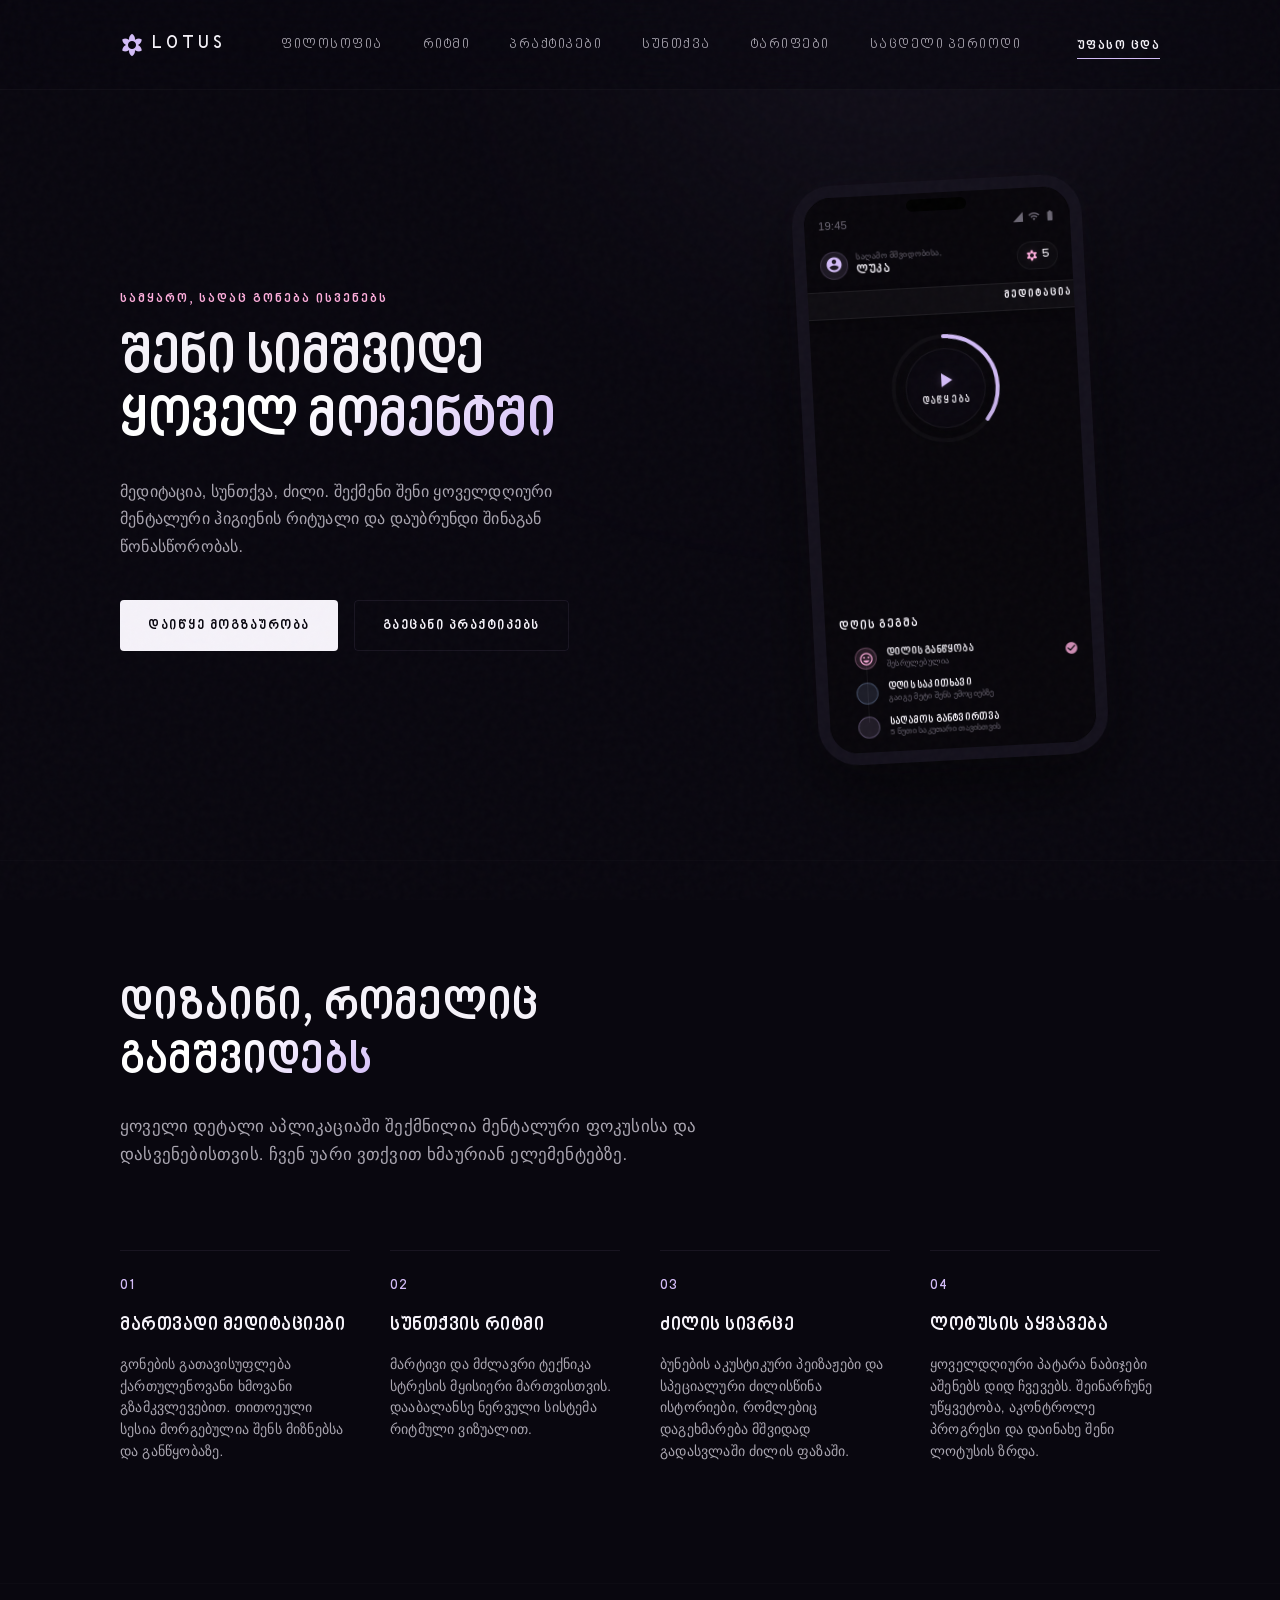
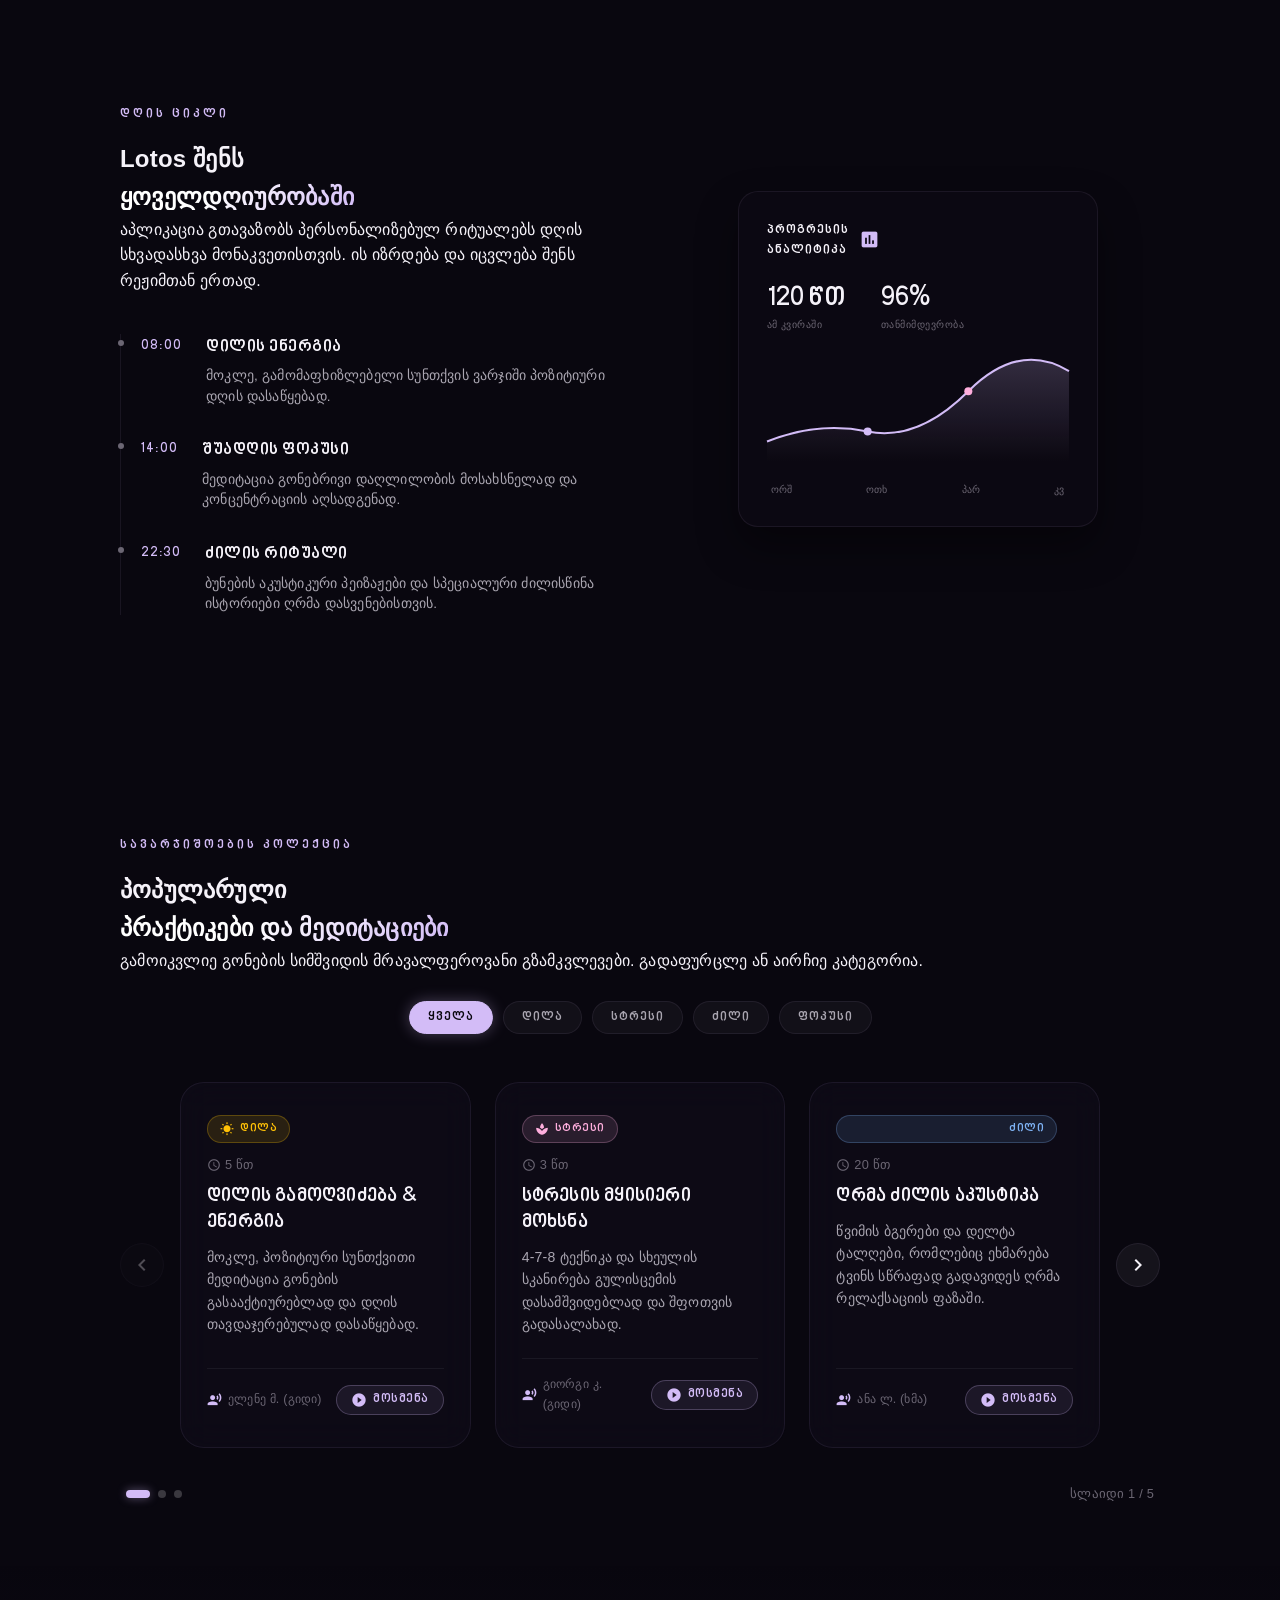
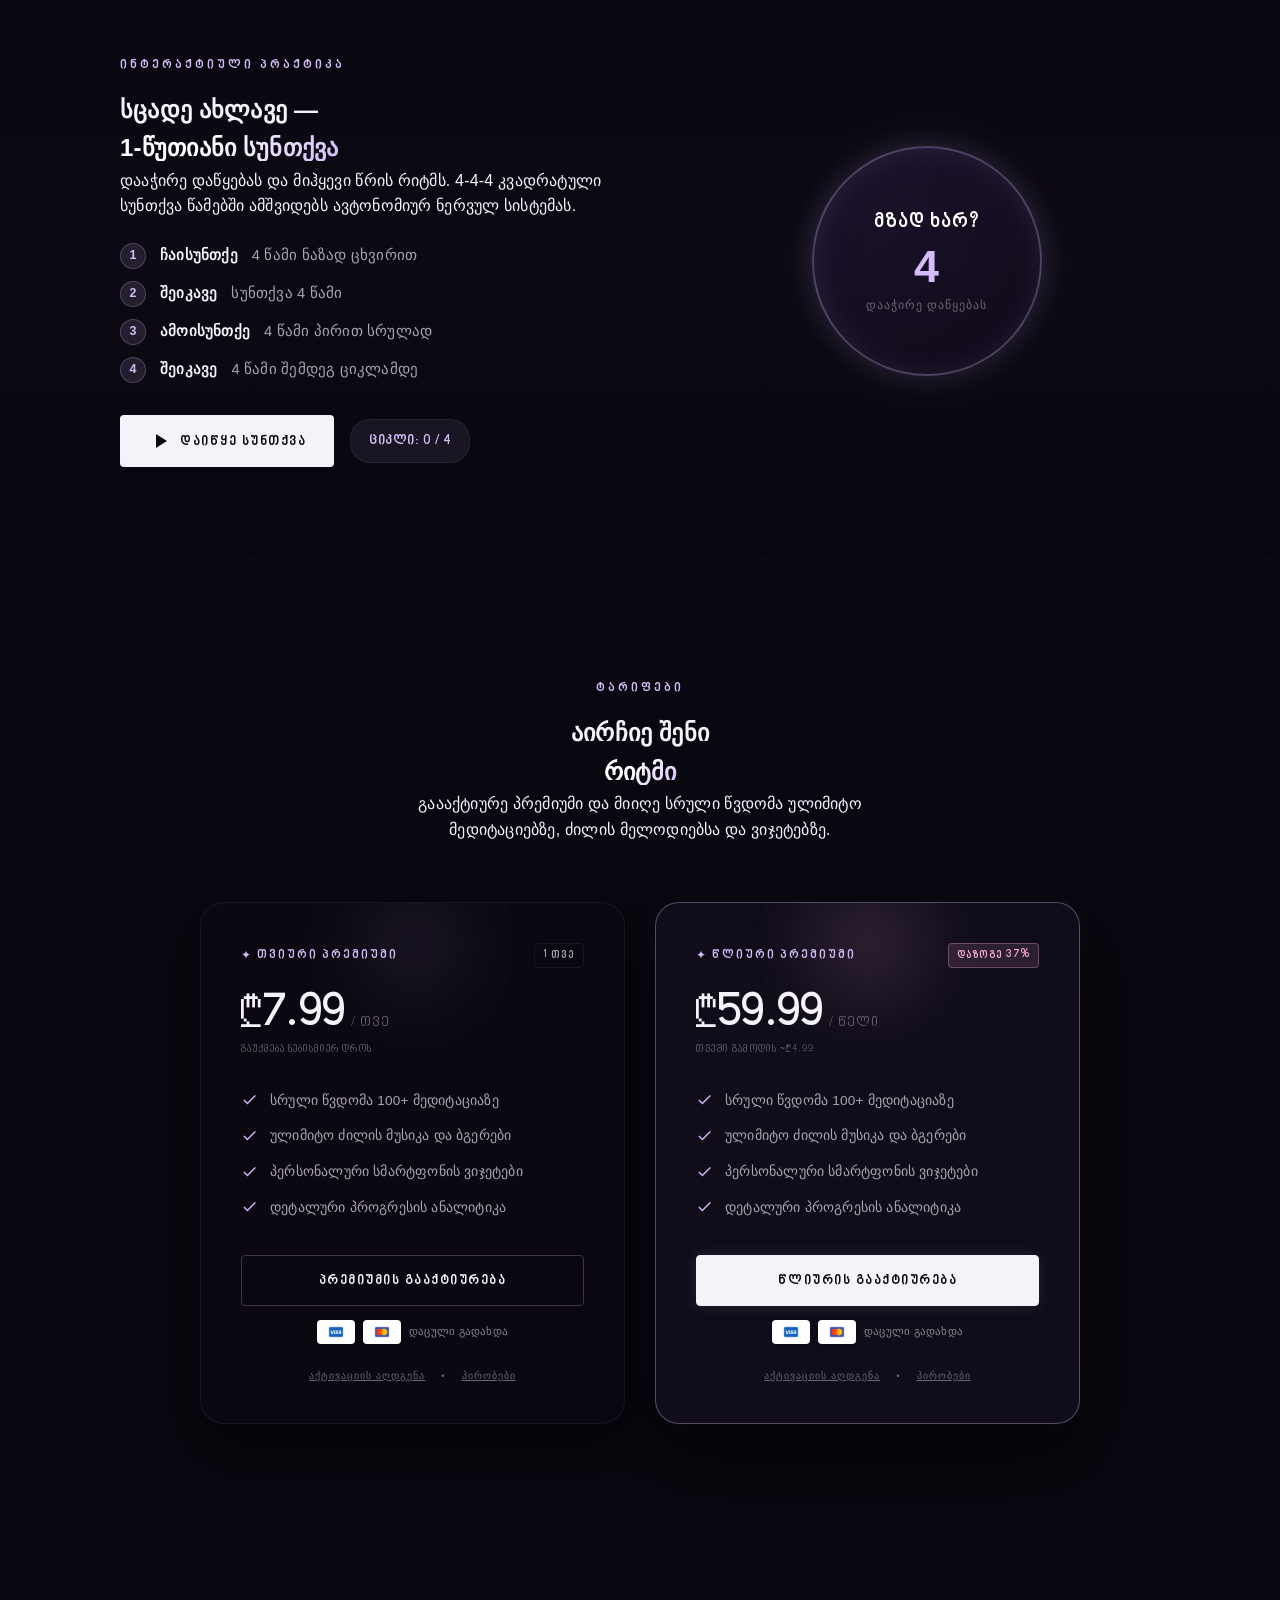
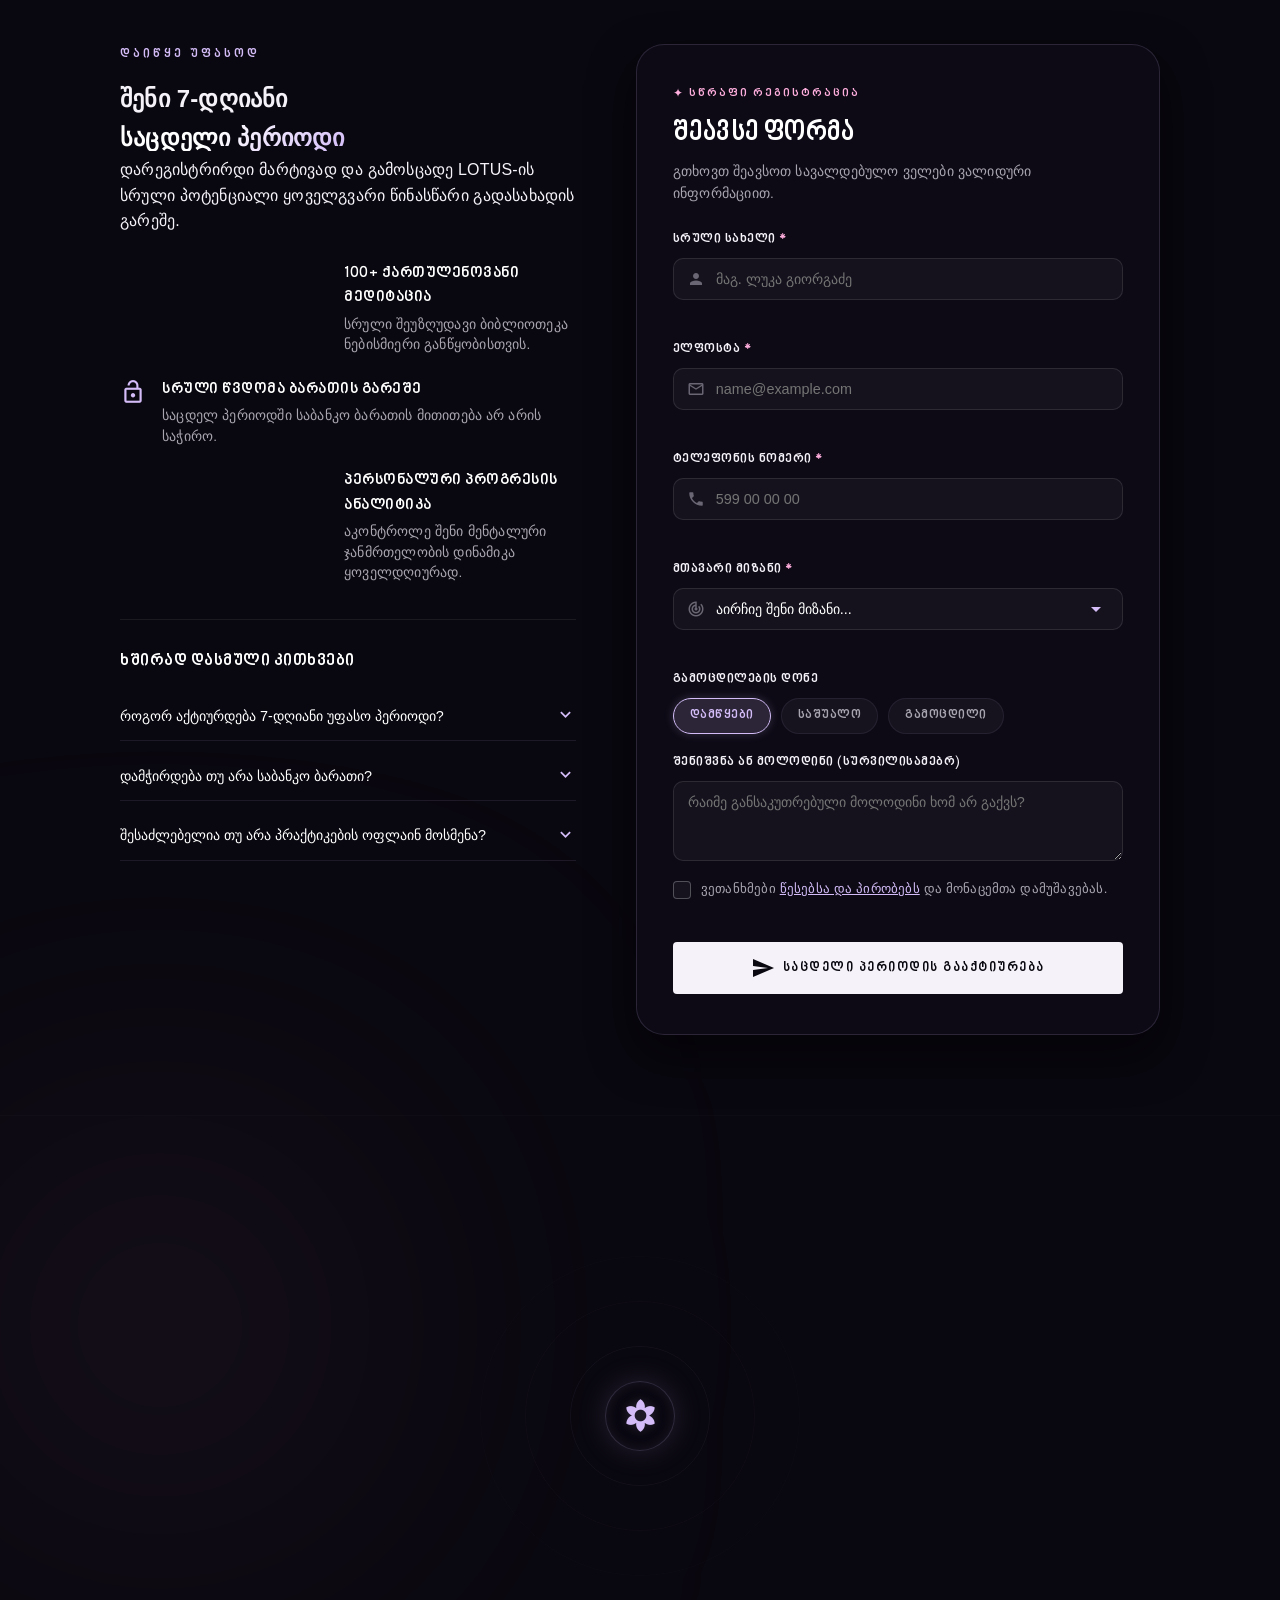
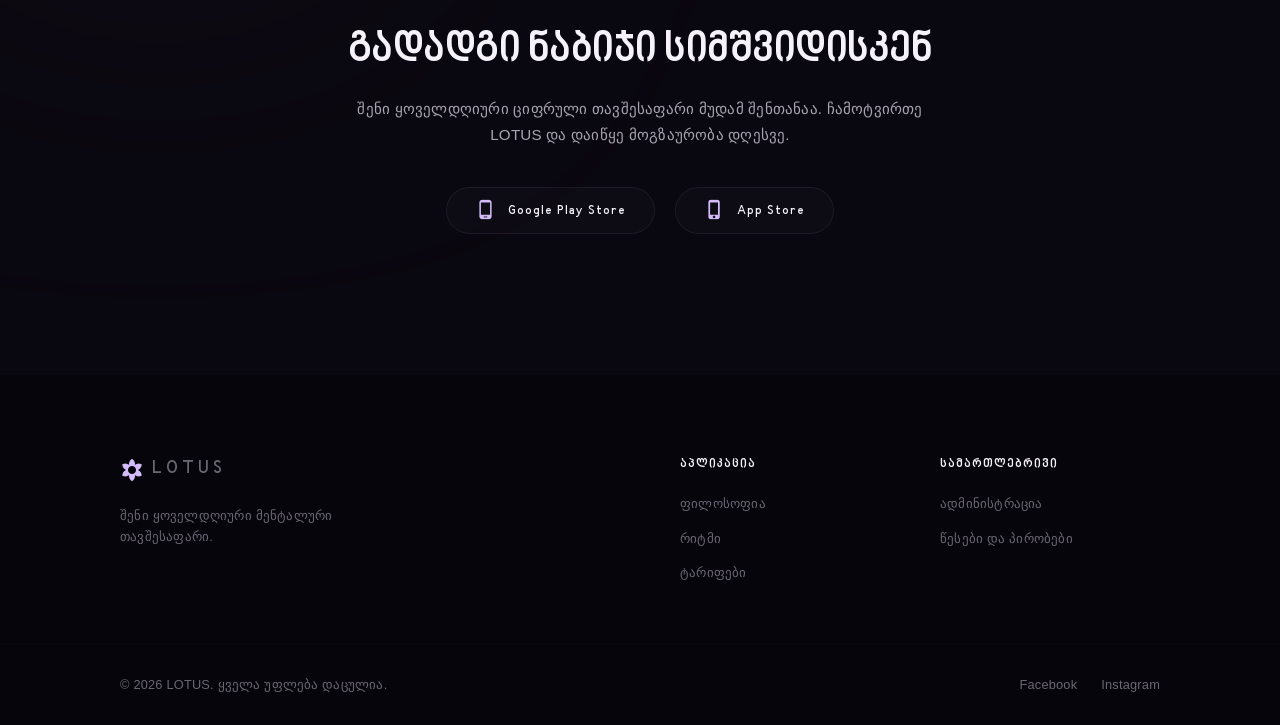
==== commit 1f04d457: "feat(website): add practices slider, breathing ritual widget, trial form with validation, and plan m" ====
--- a/index.html
+++ b/index.html
@@ -35,12 +35,15 @@
             <nav class="nav-menu" id="navMenu">
                 <a href="#features" class="nav-link">ფილოსოფია</a>
                 <a href="#rhythm-section" class="nav-link">რიტმი</a>
+                <a href="#practices" class="nav-link">პრაქტიკები</a>
+                <a href="#breathing" class="nav-link">სუნთქვა</a>
                 <a href="#pricing" class="nav-link">ტარიფები</a>
+                <a href="#trial-form" class="nav-link">საცდელი პერიოდი</a>
             </nav>
 
             <div class="nav-actions">
-                <a href="#download" class="btn-minimal">ჩამოტვირთვა</a>
-                <button class="menu-toggle" id="menuToggle" aria-label="Toggle Menu">
+                <a href="#trial-form" class="btn-minimal">უფასო ცდა</a>
+                <button class="menu-toggle" id="menuToggle" aria-label="მენიუს გახსნა">
                     <i class="material-icons">menu</i>
                 </button>
             </div>
@@ -61,11 +64,11 @@
                         მედიტაცია, სუნთქვა, ძილი. შექმენი შენი ყოველდღიური მენტალური ჰიგიენის რიტუალი და დაუბრუნდი შინაგან წონასწორობას.
                     </p>
                     <div class="hero-ctas">
-                        <a href="#download" class="btn btn-primary btn-glow">
+                        <a href="#trial-form" class="btn btn-primary btn-glow">
                             <span>დაიწყე მოგზაურობა</span>
                         </a>
-                        <a href="#rhythm-section" class="btn btn-secondary">
-                            <span>გაიგე მეტი</span>
+                        <a href="#practices" class="btn btn-secondary">
+                            <span>გაეცანი პრაქტიკებს</span>
                         </a>
                     </div>
                 </div>
@@ -297,6 +300,205 @@
             </div>
         </section>
 
+        <!-- Interactive Mindfulness Practices Slider Section -->
+        <section class="practices-section" id="practices" aria-label="პრაქტიკების სლაიდერი">
+            <div class="container">
+                <div class="section-header">
+                    <p class="section-label">სავარჯიშოების კოლექცია</p>
+                    <h2 class="section-title">პოპულარული <br><span class="gradient-text">პრაქტიკები და მედიტაციები</span></h2>
+                    <p class="section-subtitle">გამოიკვლიე გონების სიმშვიდის მრავალფეროვანი გზამკვლევები. გადაფურცლე ან აირჩიე კატეგორია.</p>
+                </div>
+
+                <!-- Category Filters (interactive JS) -->
+                <div class="practice-filters" role="tablist" aria-label="პრაქტიკების კატეგორიები">
+                    <button class="filter-chip active" data-category="all" role="tab" aria-selected="true">ყველა</button>
+                    <button class="filter-chip" data-category="morning" role="tab" aria-selected="false">დილა</button>
+                    <button class="filter-chip" data-category="stress" role="tab" aria-selected="false">სტრესი</button>
+                    <button class="filter-chip" data-category="sleep" role="tab" aria-selected="false">ძილი</button>
+                    <button class="filter-chip" data-category="focus" role="tab" aria-selected="false">ფოკუსი</button>
+                </div>
+
+                <!-- Slider Component -->
+                <div class="slider-wrapper" id="practicesSliderWrapper">
+                    <button class="slider-nav-btn prev-btn" id="sliderPrevBtn" aria-label="წინა სლაიდი">
+                        <i class="material-icons">chevron_left</i>
+                    </button>
+
+                    <div class="slider-viewport" id="sliderViewport" tabindex="0" aria-roledescription="carousel" aria-label="მედიტაციის სესიები">
+                        <div class="slider-track" id="sliderTrack">
+                            <!-- Slide 1 -->
+                            <article class="practice-slide" data-category="morning" role="group" aria-roledescription="slide" aria-label="1 / 5">
+                                <div class="slide-card glass">
+                                    <div class="slide-badge morning">
+                                        <i class="material-icons">wb_sunny</i>
+                                        <span>დილა</span>
+                                    </div>
+                                    <span class="slide-duration"><i class="material-icons">schedule</i> 5 წთ</span>
+                                    <h3 class="slide-title">დილის გამოღვიძება & ენერგია</h3>
+                                    <p class="slide-desc">მოკლე, პოზიტიური სუნთქვითი მედიტაცია გონების გასააქტიურებლად და დღის თავდაჯერებულად დასაწყებად.</p>
+                                    <div class="slide-meta">
+                                        <div class="slide-author">
+                                            <i class="material-icons">record_voice_over</i>
+                                            <span>ელენე მ. (გიდი)</span>
+                                        </div>
+                                        <button class="btn-play-preview" data-title="დილის გამოღვიძება" aria-label="მოუსმინე დილის გამოღვიძებას">
+                                            <i class="material-icons">play_circle_filled</i>
+                                            <span>მოსმენა</span>
+                                        </button>
+                                    </div>
+                                </div>
+                            </article>
+
+                            <!-- Slide 2 -->
+                            <article class="practice-slide" data-category="stress" role="group" aria-roledescription="slide" aria-label="2 / 5">
+                                <div class="slide-card glass">
+                                    <div class="slide-badge stress">
+                                        <i class="material-icons">spa</i>
+                                        <span>სტრესი</span>
+                                    </div>
+                                    <span class="slide-duration"><i class="material-icons">schedule</i> 3 წთ</span>
+                                    <h3 class="slide-title">სტრესის მყისიერი მოხსნა</h3>
+                                    <p class="slide-desc">4-7-8 ტექნიკა და სხეულის სკანირება გულისცემის დასამშვიდებლად და შფოთვის გადასალახად.</p>
+                                    <div class="slide-meta">
+                                        <div class="slide-author">
+                                            <i class="material-icons">record_voice_over</i>
+                                            <span>გიორგი კ. (გიდი)</span>
+                                        </div>
+                                        <button class="btn-play-preview" data-title="სტრესის მყისიერი მოხსნა" aria-label="მოუსმინე სტრესის მოხსნას">
+                                            <i class="material-icons">play_circle_filled</i>
+                                            <span>მოსმენა</span>
+                                        </button>
+                                    </div>
+                                </div>
+                            </article>
+
+                            <!-- Slide 3 -->
+                            <article class="practice-slide" data-category="sleep" role="group" aria-roledescription="slide" aria-label="3 / 5">
+                                <div class="slide-card glass">
+                                    <div class="slide-badge sleep">
+                                        <i class="material-icons">nights_stay</i>
+                                        <span>ძილი</span>
+                                    </div>
+                                    <span class="slide-duration"><i class="material-icons">schedule</i> 20 წთ</span>
+                                    <h3 class="slide-title">ღრმა ძილის აკუსტიკა</h3>
+                                    <p class="slide-desc">წვიმის ბგერები და დელტა ტალღები, რომლებიც ეხმარება ტვინს სწრაფად გადავიდეს ღრმა რელაქსაციის ფაზაში.</p>
+                                    <div class="slide-meta">
+                                        <div class="slide-author">
+                                            <i class="material-icons">record_voice_over</i>
+                                            <span>ანა ლ. (ხმა)</span>
+                                        </div>
+                                        <button class="btn-play-preview" data-title="ღრმა ძილის აკუსტიკა" aria-label="მოუსმინე ღრმა ძილის აკუსტიკას">
+                                            <i class="material-icons">play_circle_filled</i>
+                                            <span>მოსმენა</span>
+                                        </button>
+                                    </div>
+                                </div>
+                            </article>
+
+                            <!-- Slide 4 -->
+                            <article class="practice-slide" data-category="focus" role="group" aria-roledescription="slide" aria-label="4 / 5">
+                                <div class="slide-card glass">
+                                    <div class="slide-badge focus">
+                                        <i class="material-icons">center_focus_strong</i>
+                                        <span>ფოკუსი</span>
+                                    </div>
+                                    <span class="slide-duration"><i class="material-icons">schedule</i> 10 წთ</span>
+                                    <h3 class="slide-title">გონებრივი კონცენტრაცია</h3>
+                                    <p class="slide-desc">ალფა-ტალღების თანხლებით გაზრდილი პროდუქტიულობა და სამუშაო გადაღლილობის მყისიერი განტვირთვა.</p>
+                                    <div class="slide-meta">
+                                        <div class="slide-author">
+                                            <i class="material-icons">record_voice_over</i>
+                                            <span>დავით ს. (გიდი)</span>
+                                        </div>
+                                        <button class="btn-play-preview" data-title="გონებრივი კონცენტრაცია" aria-label="მოუსმინე გონებრივ კონცენტრაციას">
+                                            <i class="material-icons">play_circle_filled</i>
+                                            <span>მოსმენა</span>
+                                        </button>
+                                    </div>
+                                </div>
+                            </article>
+
+                            <!-- Slide 5 -->
+                            <article class="practice-slide" data-category="stress" role="group" aria-roledescription="slide" aria-label="5 / 5">
+                                <div class="slide-card glass">
+                                    <div class="slide-badge stress">
+                                        <i class="material-icons">self_improvement</i>
+                                        <span>ბალანსი</span>
+                                    </div>
+                                    <span class="slide-duration"><i class="material-icons">schedule</i> 7 წთ</span>
+                                    <h3 class="slide-title">მადლიერების რიტუალი</h3>
+                                    <p class="slide-desc">შინაგანი მშვიდობის განცდა და ემოციური სტაბილიზაცია დღის პოზიტიურ მომენტებზე ფოკუსირებით.</p>
+                                    <div class="slide-meta">
+                                        <div class="slide-author">
+                                            <i class="material-icons">record_voice_over</i>
+                                            <span>მარიამ რ. (გიდი)</span>
+                                        </div>
+                                        <button class="btn-play-preview" data-title="მადლიერების რიტუალი" aria-label="მოუსმინე მადლიერების რიტუალს">
+                                            <i class="material-icons">play_circle_filled</i>
+                                            <span>მოსმენა</span>
+                                        </button>
+                                    </div>
+                                </div>
+                            </article>
+                        </div>
+                    </div>
+
+                    <button class="slider-nav-btn next-btn" id="sliderNextBtn" aria-label="შემდეგი სლაიდი">
+                        <i class="material-icons">chevron_right</i>
+                    </button>
+                </div>
+
+                <!-- Pagination Dots & Status -->
+                <div class="slider-footer">
+                    <div class="slider-dots" id="sliderDots" role="tablist" aria-label="სლაიდერის ინდიკატორები"></div>
+                    <div class="slider-status" id="sliderStatus" aria-live="polite">სლაიდი 1 / 5</div>
+                </div>
+            </div>
+        </section>
+
+        <!-- Interactive Breathing Ritual Widget Section -->
+        <section class="breathing-section" id="breathing" aria-label="სუნთქვის ინტერაქტიული რიტუალი">
+            <div class="container breathing-container">
+                <div class="breathing-content">
+                    <p class="section-label">ინტერაქტიული პრაქტიკა</p>
+                    <h2 class="section-title">სცადე ახლავე — <br><span class="gradient-text">1-წუთიანი სუნთქვა</span></h2>
+                    <p class="section-subtitle">
+                        დააჭირე დაწყებას და მიჰყევი წრის რიტმს. 4-4-4 კვადრატული სუნთქვა წამებში ამშვიდებს ავტონომიურ ნერვულ სისტემას.
+                    </p>
+
+                    <div class="breathing-steps-list">
+                        <div class="b-step"><span class="b-step-num">1</span> <strong>ჩაისუნთქე</strong> 4 წამი ნაზად ცხვირით</div>
+                        <div class="b-step"><span class="b-step-num">2</span> <strong>შეიკავე</strong> სუნთქვა 4 წამი</div>
+                        <div class="b-step"><span class="b-step-num">3</span> <strong>ამოისუნთქე</strong> 4 წამი პირით სრულად</div>
+                        <div class="b-step"><span class="b-step-num">4</span> <strong>შეიკავე</strong> 4 წამი შემდეგ ციკლამდე</div>
+                    </div>
+
+                    <div class="breathing-actions">
+                        <button class="btn btn-primary" id="startBreathingBtn">
+                            <i class="material-icons">play_arrow</i>
+                            <span>დაიწყე სუნთქვა</span>
+                        </button>
+                        <button class="btn btn-secondary" id="stopBreathingBtn" style="display: none;">
+                            <i class="material-icons">stop</i>
+                            <span>შეჩერება</span>
+                        </button>
+                        <div class="breathing-cycle-badge" id="breathingCycleBadge">ციკლი: 0 / 4</div>
+                    </div>
+                </div>
+
+                <div class="breathing-widget-display">
+                    <div class="breathing-orb-wrapper">
+                        <div class="breathing-pulse-aura" id="breathingAura"></div>
+                        <div class="breathing-orb" id="breathingOrb">
+                            <div class="breathing-phase-text" id="breathingPhase">მზად ხარ?</div>
+                            <div class="breathing-timer-count" id="breathingTimer">4</div>
+                            <div class="breathing-subtext" id="breathingSubtext">დააჭირე დაწყებას</div>
+                        </div>
+                    </div>
+                </div>
+            </div>
+        </section>
+
         <!-- Pricing Section with Side-by-Side Cards -->
         <section class="pricing-section" id="pricing">
             <div class="container">
@@ -341,7 +543,7 @@
                                 </div>
                             </div>
 
-                            <button class="btn btn-premium btn-full paywallSubmitBtn">
+                            <button class="btn btn-premium btn-full paywallSubmitBtn" data-plan="monthly" data-plan-name="თვიური პრემიუმი" data-plan-price="₾7.99 / თვე">
                                 <span>პრემიუმის გააქტიურება</span>
                             </button>
                             
@@ -397,7 +599,7 @@
                                 </div>
                             </div>
 
-                            <button class="btn btn-premium btn-full featured-btn paywallSubmitBtn">
+                            <button class="btn btn-premium btn-full featured-btn paywallSubmitBtn" data-plan="yearly" data-plan-name="წლიური პრემიუმი" data-plan-price="₾59.99 / წელი">
                                 <span>წლიურის გააქტიურება</span>
                             </button>
                             
@@ -418,6 +620,173 @@
                             </p>
                         </div>
                     </div>
+                </div>
+            </div>
+        </section>
+
+        <!-- Interactive Free Trial & Contact Form Section -->
+        <section class="trial-section" id="trial-form" aria-label="საცდელი პერიოდის რეგისტრაცია">
+            <div class="container trial-layout">
+                <div class="trial-info-panel">
+                    <p class="section-label">დაიწყე უფასოდ</p>
+                    <h2 class="section-title">შენი 7-დღიანი <br><span class="gradient-text">საცდელი პერიოდი</span></h2>
+                    <p class="section-subtitle">
+                        დარეგისტრირდი მარტივად და გამოსცადე LOTUS-ის სრული პოტენციალი ყოველგვარი წინასწარი გადასახადის გარეშე.
+                    </p>
+
+                    <div class="trial-perks-list">
+                        <div class="perk-item">
+                            <i class="material-icons perk-icon">verified</i>
+                            <div>
+                                <h4>100+ ქართულენოვანი მედიტაცია</h4>
+                                <p>სრული შეუზღუდავი ბიბლიოთეკა ნებისმიერი განწყობისთვის.</p>
+                            </div>
+                        </div>
+                        <div class="perk-item">
+                            <i class="material-icons perk-icon">lock_open</i>
+                            <div>
+                                <h4>სრული წვდომა ბარათის გარეშე</h4>
+                                <p>საცდელ პერიოდში საბანკო ბარათის მითითება არ არის საჭირო.</p>
+                            </div>
+                        </div>
+                        <div class="perk-item">
+                            <i class="material-icons perk-icon">insights</i>
+                            <div>
+                                <h4>პერსონალური პროგრესის ანალიტიკა</h4>
+                                <p>აკონტროლე შენი მენტალური ჯანმრთელობის დინამიკა ყოველდღიურად.</p>
+                            </div>
+                        </div>
+                    </div>
+
+                    <!-- FAQ Accordion (Interactive JS component) -->
+                    <div class="faq-container">
+                        <h4 class="faq-header-title">ხშირად დასმული კითხვები</h4>
+                        <div class="faq-item">
+                            <button class="faq-question" type="button" aria-expanded="false">
+                                <span>როგორ აქტიურდება 7-დღიანი უფასო პერიოდი?</span>
+                                <i class="material-icons faq-arrow">expand_more</i>
+                            </button>
+                            <div class="faq-answer">
+                                <p>ფორმის შევსებისთანავე თქვენს ელფოსტაზე მიიღებთ აქტივაციის ერთჯერად კოდს, რომელსაც შეიყვანთ LOTUS აპლიკაციაში და მყისიერად გახსნით ყველა პრემიუმ ფუნქციას.</p>
+                            </div>
+                        </div>
+                        <div class="faq-item">
+                            <button class="faq-question" type="button" aria-expanded="false">
+                                <span>დამჭირდება თუ არა საბანკო ბარათი?</span>
+                                <i class="material-icons faq-arrow">expand_more</i>
+                            </button>
+                            <div class="faq-answer">
+                                <p>არა, საცდელი პერიოდის გასააქტიურებლად ბარათის მონაცემების შეყვანა სავალდებულო არ არის.</p>
+                            </div>
+                        </div>
+                        <div class="faq-item">
+                            <button class="faq-question" type="button" aria-expanded="false">
+                                <span>შესაძლებელია თუ არა პრაქტიკების ოფლაინ მოსმენა?</span>
+                                <i class="material-icons faq-arrow">expand_more</i>
+                            </button>
+                            <div class="faq-answer">
+                                <p>დიახ, საყვარელი მედიტაციებისა და ძილის აკუსტიკური ჩანაწერების გადმოწერა შესაძლებელია აპლიკაციაში ოფლაინ რეჟიმისთვის.</p>
+                            </div>
+                        </div>
+                    </div>
+                </div>
+
+                <!-- Registration Form with Client-Side Validation -->
+                <div class="trial-form-card glass">
+                    <div class="form-badge">✦ სწრაფი რეგისტრაცია</div>
+                    <h3 class="form-title">შეავსე ფორმა</h3>
+                    <p class="form-sub">გთხოვთ შეავსოთ სავალდებულო ველები ვალიდური ინფორმაციით.</p>
+
+                    <form id="registrationForm" novalidate>
+                        <!-- Full Name -->
+                        <div class="form-group">
+                            <label for="fullName" class="form-label">სრული სახელი <span class="req">*</span></label>
+                            <div class="input-wrapper">
+                                <i class="material-icons input-icon">person</i>
+                                <input type="text" id="fullName" name="fullName" class="form-input" placeholder="მაგ. ლუკა გიორგაძე" required autocomplete="name">
+                            </div>
+                            <span class="field-error" id="nameError" aria-live="polite"></span>
+                        </div>
+
+                        <!-- Email -->
+                        <div class="form-group">
+                            <label for="email" class="form-label">ელფოსტა <span class="req">*</span></label>
+                            <div class="input-wrapper">
+                                <i class="material-icons input-icon">mail_outline</i>
+                                <input type="email" id="email" name="email" class="form-input" placeholder="name@example.com" required autocomplete="email">
+                            </div>
+                            <span class="field-error" id="emailError" aria-live="polite"></span>
+                        </div>
+
+                        <!-- Phone -->
+                        <div class="form-group">
+                            <label for="phone" class="form-label">ტელეფონის ნომერი <span class="req">*</span></label>
+                            <div class="input-wrapper">
+                                <i class="material-icons input-icon">phone</i>
+                                <input type="tel" id="phone" name="phone" class="form-input" placeholder="599 00 00 00" required autocomplete="tel">
+                            </div>
+                            <span class="field-error" id="phoneError" aria-live="polite"></span>
+                        </div>
+
+                        <!-- Main Goal Dropdown -->
+                        <div class="form-group">
+                            <label for="primaryGoal" class="form-label">მთავარი მიზანი <span class="req">*</span></label>
+                            <div class="input-wrapper select-wrapper">
+                                <i class="material-icons input-icon">track_changes</i>
+                                <select id="primaryGoal" name="primaryGoal" class="form-input form-select" required>
+                                    <option value="" disabled selected>აირჩიე შენი მიზანი...</option>
+                                    <option value="stress">სტრესისა და შფოთვის შემცირება</option>
+                                    <option value="sleep">ღრმა და ხარისხიანი ძილი</option>
+                                    <option value="focus">ფოკუსისა და კონცენტრაციის გაზრდა</option>
+                                    <option value="habit">ყოველდღიური მედიტაციის ჩვევა</option>
+                                </select>
+                            </div>
+                            <span class="field-error" id="goalError" aria-live="polite"></span>
+                        </div>
+
+                        <!-- Experience Level Radio -->
+                        <div class="form-group">
+                            <span class="form-label">გამოცდილების დონე</span>
+                            <div class="radio-pill-group">
+                                <label class="radio-pill">
+                                    <input type="radio" name="experience" value="beginner" checked>
+                                    <span>დამწყები</span>
+                                </label>
+                                <label class="radio-pill">
+                                    <input type="radio" name="experience" value="intermediate">
+                                    <span>საშუალო</span>
+                                </label>
+                                <label class="radio-pill">
+                                    <input type="radio" name="experience" value="advanced">
+                                    <span>გამოცდილი</span>
+                                </label>
+                            </div>
+                        </div>
+
+                        <!-- Message / Note -->
+                        <div class="form-group">
+                            <label for="userMessage" class="form-label">შენიშვნა ან მოლოდინი (სურვილისამებრ)</label>
+                            <div class="input-wrapper">
+                                <textarea id="userMessage" name="userMessage" class="form-input form-textarea" rows="3" placeholder="რაიმე განსაკუთრებული მოლოდინი ხომ არ გაქვს?"></textarea>
+                            </div>
+                        </div>
+
+                        <!-- Terms Checkbox -->
+                        <div class="form-group form-check-group">
+                            <label class="custom-checkbox-label">
+                                <input type="checkbox" id="termsCheck" name="termsCheck" required>
+                                <span class="custom-checkbox"></span>
+                                <span class="check-text">ვეთანხმები <a href="#" class="inline-link">წესებსა და პირობებს</a> და მონაცემთა დამუშავებას.</span>
+                            </label>
+                            <span class="field-error" id="termsError" aria-live="polite"></span>
+                        </div>
+
+                        <!-- Submit Button -->
+                        <button type="submit" class="btn btn-primary btn-full" id="submitFormBtn">
+                            <i class="material-icons">send</i>
+                            <span>საცდელი პერიოდის გააქტიურება</span>
+                        </button>
+                    </form>
                 </div>
             </div>
         </section>
@@ -496,6 +865,36 @@
         </div>
     </div>
 
+    <!-- Interactive Plan Selection Modal -->
+    <div class="modal-backdrop" id="planModal" role="dialog" aria-modal="true" aria-labelledby="modalTitle" style="display: none;">
+        <div class="modal-card glass">
+            <button class="modal-close-btn" id="closeModalBtn" aria-label="მოდალის დახურვა">
+                <i class="material-icons">close</i>
+            </button>
+            <div class="modal-header">
+                <div class="modal-icon-badge">
+                    <i class="material-icons">workspace_premium</i>
+                </div>
+                <h3 class="modal-title" id="modalTitle">პრემიუმის გააქტიურება</h3>
+                <p class="modal-desc" id="modalPlanDesc">არჩეულია: წლიური პრემიუმი (37% დაზოგვა)</p>
+            </div>
+            <div class="modal-body">
+                <div class="modal-plan-summary">
+                    <div class="summary-row">
+                        <span id="modalPlanName">წლიური პრემიუმი</span>
+                        <span class="summary-price" id="modalPlanPrice">₾59.99</span>
+                    </div>
+                    <div class="summary-note">ულიმიტო წვდომა 100+ მედიტაციაზე, ძილის აკუსტიკასა და ვიჯეტებზე.</div>
+                </div>
+                <div class="modal-actions">
+                    <a href="#trial-form" class="btn btn-primary btn-full" id="modalProceedBtn">
+                        <span>გადასვლა საცდელ რეგისტრაციაზე</span>
+                    </a>
+                </div>
+            </div>
+        </div>
+    </div>
+
     <!-- Application Script -->
     <script src="app.js"></script>
 </body>
--- a/style.css
+++ b/style.css
@@ -1442,7 +1442,8 @@
     transition: right 0.5s cubic-bezier(0.175, 0.885, 0.32, 1.275);
 }
 
-.toast-notification.show {
+.toast-notification.show,
+.toast-notification.visible {
     right: 30px;
 }
 
@@ -1587,3 +1588,969 @@
         flex-direction: column;
     }
 }
+
+/* ==========================================================================
+   Practices Carousel / Slider Section
+   ========================================================================== */
+.practices-section {
+    padding: 100px 0 60px;
+    position: relative;
+    overflow: hidden;
+}
+
+.practice-filters {
+    display: flex;
+    flex-wrap: wrap;
+    gap: 10px;
+    justify-content: center;
+    margin: 28px 0 36px;
+}
+
+.filter-chip {
+    padding: 8px 18px;
+    border-radius: 20px;
+    font-family: var(--font-nino-bold);
+    font-size: 0.78rem;
+    letter-spacing: 1px;
+    background: rgba(255, 255, 255, 0.04);
+    border: 1px solid var(--border-thin);
+    color: var(--text-secondary);
+    cursor: pointer;
+    transition: var(--transition-smooth);
+    outline: none;
+}
+
+.filter-chip:hover {
+    color: var(--text-primary);
+    border-color: var(--border-active);
+    background: rgba(255, 255, 255, 0.08);
+}
+
+.filter-chip.active {
+    background: var(--primary);
+    color: var(--bg-dark);
+    border-color: var(--primary);
+    box-shadow: 0 0 15px rgba(211, 188, 247, 0.3);
+}
+
+.slider-wrapper {
+    position: relative;
+    display: flex;
+    align-items: center;
+    gap: 16px;
+    max-width: 100%;
+}
+
+.slider-viewport {
+    overflow: hidden;
+    width: 100%;
+    border-radius: 24px;
+    padding: 12px 0;
+}
+
+.slider-track {
+    display: flex;
+    gap: 24px;
+    transition: transform 0.5s cubic-bezier(0.16, 1, 0.3, 1);
+    will-change: transform;
+}
+
+.practice-slide {
+    flex: 0 0 calc(33.333% - 16px);
+    box-sizing: border-box;
+    transition: opacity 0.4s ease, transform 0.4s ease;
+}
+
+.practice-slide.filtered-out {
+    display: none;
+}
+
+.slide-card {
+    padding: 32px 26px;
+    border-radius: 24px;
+    background: rgba(18, 14, 28, 0.55);
+    border: 1px solid var(--border-thin);
+    backdrop-filter: blur(16px);
+    display: flex;
+    flex-direction: column;
+    height: 100%;
+    box-sizing: border-box;
+    transition: transform 0.35s ease, border-color 0.35s ease, box-shadow 0.35s ease;
+}
+
+.slide-card:hover {
+    transform: translateY(-4px);
+    border-color: var(--border-active);
+    box-shadow: 0 15px 35px rgba(0, 0, 0, 0.4), 0 0 20px rgba(211, 188, 247, 0.1);
+}
+
+.slide-badge {
+    display: inline-flex;
+    align-items: center;
+    gap: 6px;
+    padding: 4px 12px;
+    border-radius: 20px;
+    font-size: 0.72rem;
+    font-family: var(--font-nino-bold);
+    letter-spacing: 0.5px;
+    align-self: flex-start;
+    margin-bottom: 12px;
+}
+
+.slide-badge i {
+    font-size: 0.9rem;
+}
+
+.slide-badge.morning {
+    background: rgba(255, 193, 7, 0.12);
+    color: #ffc107;
+    border: 1px solid rgba(255, 193, 7, 0.25);
+}
+
+.slide-badge.stress {
+    background: rgba(255, 174, 221, 0.12);
+    color: var(--accent-pink);
+    border: 1px solid rgba(255, 174, 221, 0.25);
+}
+
+.slide-badge.sleep {
+    background: rgba(127, 179, 245, 0.12);
+    color: var(--accent-blue);
+    border: 1px solid rgba(127, 179, 245, 0.25);
+}
+
+.slide-badge.focus {
+    background: rgba(211, 188, 247, 0.12);
+    color: var(--primary);
+    border: 1px solid rgba(211, 188, 247, 0.25);
+}
+
+.slide-duration {
+    display: inline-flex;
+    align-items: center;
+    gap: 4px;
+    font-size: 0.8rem;
+    color: var(--text-muted);
+    margin-bottom: 8px;
+}
+
+.slide-duration i {
+    font-size: 0.9rem;
+}
+
+.slide-title {
+    font-family: var(--font-nino-bold);
+    font-size: 1.2rem;
+    color: var(--text-primary);
+    margin-bottom: 10px;
+    line-height: 1.35;
+}
+
+.slide-desc {
+    font-size: 0.88rem;
+    color: var(--text-secondary);
+    line-height: 1.6;
+    flex-grow: 1;
+    margin-bottom: 22px;
+}
+
+.slide-meta {
+    display: flex;
+    align-items: center;
+    justify-content: space-between;
+    padding-top: 16px;
+    border-top: 1px solid rgba(255, 255, 255, 0.06);
+    gap: 12px;
+}
+
+.slide-author {
+    display: inline-flex;
+    align-items: center;
+    gap: 6px;
+    font-size: 0.78rem;
+    color: var(--text-muted);
+}
+
+.slide-author i {
+    font-size: 0.95rem;
+    color: var(--primary);
+}
+
+.btn-play-preview {
+    display: inline-flex;
+    align-items: center;
+    gap: 6px;
+    padding: 6px 14px;
+    border-radius: 20px;
+    background: rgba(211, 188, 247, 0.08);
+    border: 1px solid rgba(211, 188, 247, 0.25);
+    color: var(--primary);
+    font-size: 0.75rem;
+    font-family: var(--font-nino-bold);
+    letter-spacing: 0.5px;
+    cursor: pointer;
+    transition: var(--transition-smooth);
+    outline: none;
+}
+
+.btn-play-preview i {
+    font-size: 1rem;
+}
+
+.btn-play-preview:hover, .btn-play-preview.is-playing {
+    background: var(--primary);
+    color: var(--bg-dark);
+    box-shadow: 0 0 12px rgba(211, 188, 247, 0.3);
+}
+
+.slider-nav-btn {
+    width: 44px;
+    height: 44px;
+    border-radius: 50%;
+    background: rgba(255, 255, 255, 0.05);
+    border: 1px solid var(--border-thin);
+    color: var(--text-primary);
+    cursor: pointer;
+    display: flex;
+    align-items: center;
+    justify-content: center;
+    transition: var(--transition-smooth);
+    flex-shrink: 0;
+    outline: none;
+    z-index: 2;
+}
+
+.slider-nav-btn:hover:not(:disabled) {
+    background: rgba(255, 255, 255, 0.12);
+    border-color: var(--border-active);
+    color: var(--primary);
+    transform: scale(1.05);
+}
+
+.slider-nav-btn:disabled {
+    opacity: 0.3;
+    cursor: not-allowed;
+}
+
+.slider-footer {
+    display: flex;
+    align-items: center;
+    justify-content: space-between;
+    margin-top: 24px;
+    padding: 0 6px;
+}
+
+.slider-dots {
+    display: flex;
+    align-items: center;
+    gap: 8px;
+}
+
+.slider-dot {
+    width: 8px;
+    height: 8px;
+    border-radius: 50%;
+    background: rgba(255, 255, 255, 0.2);
+    border: none;
+    cursor: pointer;
+    transition: var(--transition-smooth);
+    padding: 0;
+}
+
+.slider-dot:hover {
+    background: rgba(255, 255, 255, 0.4);
+}
+
+.slider-dot.active {
+    width: 24px;
+    border-radius: 10px;
+    background: var(--primary);
+    box-shadow: 0 0 10px rgba(211, 188, 247, 0.4);
+}
+
+.slider-status {
+    font-size: 0.8rem;
+    color: var(--text-muted);
+    font-family: var(--font-reading);
+}
+
+/* ==========================================================================
+   Interactive Breathing Widget Section
+   ========================================================================== */
+.breathing-section {
+    padding: 90px 0;
+    position: relative;
+    background: linear-gradient(180deg, transparent 0%, rgba(18, 14, 28, 0.4) 50%, transparent 100%);
+}
+
+.breathing-container {
+    display: grid;
+    grid-template-columns: 1.1fr 1fr;
+    gap: 60px;
+    align-items: center;
+}
+
+.breathing-steps-list {
+    display: flex;
+    flex-direction: column;
+    gap: 12px;
+    margin: 24px 0 32px;
+}
+
+.b-step {
+    display: flex;
+    align-items: center;
+    gap: 14px;
+    font-size: 0.92rem;
+    color: var(--text-secondary);
+}
+
+.b-step-num {
+    width: 26px;
+    height: 26px;
+    border-radius: 50%;
+    background: rgba(211, 188, 247, 0.12);
+    border: 1px solid rgba(211, 188, 247, 0.25);
+    color: var(--primary);
+    display: flex;
+    align-items: center;
+    justify-content: center;
+    font-size: 0.78rem;
+    font-weight: 700;
+    flex-shrink: 0;
+}
+
+.b-step strong {
+    color: var(--text-primary);
+}
+
+.breathing-actions {
+    display: flex;
+    align-items: center;
+    gap: 16px;
+    flex-wrap: wrap;
+}
+
+.breathing-cycle-badge {
+    font-size: 0.85rem;
+    font-family: var(--font-nino-bold);
+    color: var(--primary);
+    padding: 10px 18px;
+    background: rgba(211, 188, 247, 0.08);
+    border-radius: 20px;
+    border: 1px solid var(--border-thin);
+    letter-spacing: 0.5px;
+}
+
+.breathing-widget-display {
+    display: flex;
+    align-items: center;
+    justify-content: center;
+    position: relative;
+}
+
+.breathing-orb-wrapper {
+    position: relative;
+    width: 290px;
+    height: 290px;
+    display: flex;
+    align-items: center;
+    justify-content: center;
+}
+
+.breathing-pulse-aura {
+    position: absolute;
+    width: 100%;
+    height: 100%;
+    border-radius: 50%;
+    background: radial-gradient(circle, rgba(211, 188, 247, 0.25) 0%, transparent 70%);
+    filter: blur(25px);
+    transition: all 1s ease;
+    opacity: 0.5;
+}
+
+.breathing-orb {
+    width: 230px;
+    height: 230px;
+    border-radius: 50%;
+    background: linear-gradient(145deg, rgba(30, 20, 48, 0.85), rgba(15, 10, 25, 0.95));
+    border: 2px solid rgba(211, 188, 247, 0.3);
+    display: flex;
+    flex-direction: column;
+    align-items: center;
+    justify-content: center;
+    text-align: center;
+    box-shadow: 0 0 30px rgba(211, 188, 247, 0.15), inset 0 0 30px rgba(211, 188, 247, 0.1);
+    transition: transform 4s cubic-bezier(0.4, 0, 0.2, 1), border-color 1s ease, box-shadow 1s ease;
+    z-index: 1;
+}
+
+.breathing-orb.inhale {
+    transform: scale(1.22);
+    border-color: var(--accent-pink);
+    box-shadow: 0 0 50px rgba(255, 174, 221, 0.35), inset 0 0 40px rgba(255, 174, 221, 0.2);
+}
+
+.breathing-orb.hold {
+    transform: scale(1.22);
+    border-color: var(--accent-blue);
+    box-shadow: 0 0 45px rgba(127, 179, 245, 0.35), inset 0 0 35px rgba(127, 179, 245, 0.2);
+}
+
+.breathing-orb.exhale {
+    transform: scale(0.92);
+    border-color: var(--primary);
+    box-shadow: 0 0 30px rgba(211, 188, 247, 0.2), inset 0 0 20px rgba(211, 188, 247, 0.1);
+}
+
+.breathing-phase-text {
+    font-family: var(--font-nino-bold);
+    font-size: 1.25rem;
+    color: #ffffff;
+    letter-spacing: 1px;
+    margin-bottom: 4px;
+}
+
+.breathing-timer-count {
+    font-size: 2.8rem;
+    font-weight: 700;
+    color: var(--primary);
+    line-height: 1.1;
+    font-family: var(--font-reading);
+}
+
+.breathing-subtext {
+    font-size: 0.76rem;
+    color: var(--text-muted);
+    text-transform: uppercase;
+    letter-spacing: 1px;
+    margin-top: 4px;
+}
+
+/* ==========================================================================
+   Free Trial & Contact Form Section
+   ========================================================================== */
+.trial-section {
+    padding: 100px 0 80px;
+    position: relative;
+}
+
+.trial-layout {
+    display: grid;
+    grid-template-columns: 1fr 1.15fr;
+    gap: 60px;
+    align-items: start;
+}
+
+.trial-perks-list {
+    display: flex;
+    flex-direction: column;
+    gap: 22px;
+    margin: 28px 0 36px;
+}
+
+.perk-item {
+    display: flex;
+    gap: 16px;
+    align-items: flex-start;
+}
+
+.perk-icon {
+    color: var(--primary);
+    font-size: 1.6rem;
+    flex-shrink: 0;
+    margin-top: 2px;
+}
+
+.perk-item h4 {
+    font-family: var(--font-nino-bold);
+    font-size: 0.96rem;
+    color: #ffffff;
+    margin-bottom: 4px;
+    letter-spacing: 0.5px;
+}
+
+.perk-item p {
+    font-size: 0.85rem;
+    color: var(--text-secondary);
+    line-height: 1.5;
+}
+
+/* FAQ Accordion */
+.faq-container {
+    margin-top: 36px;
+    padding-top: 28px;
+    border-top: 1px solid rgba(255, 255, 255, 0.08);
+}
+
+.faq-header-title {
+    font-family: var(--font-nino-bold);
+    font-size: 1.05rem;
+    color: #ffffff;
+    margin-bottom: 16px;
+    letter-spacing: 0.5px;
+}
+
+.faq-item {
+    border-bottom: 1px solid rgba(211, 188, 247, 0.1);
+    margin-bottom: 10px;
+}
+
+.faq-question {
+    width: 100%;
+    background: none;
+    border: none;
+    color: #ffffff;
+    padding: 14px 0;
+    display: flex;
+    justify-content: space-between;
+    align-items: center;
+    cursor: pointer;
+    font-family: inherit;
+    font-size: 0.9rem;
+    text-align: left;
+    outline: none;
+}
+
+.faq-question:hover {
+    color: var(--primary);
+}
+
+.faq-arrow {
+    color: var(--primary);
+    transition: transform 0.3s cubic-bezier(0.16, 1, 0.3, 1);
+    font-size: 1.3rem;
+}
+
+.faq-item.active .faq-arrow {
+    transform: rotate(180deg);
+}
+
+.faq-answer {
+    max-height: 0;
+    overflow: hidden;
+    transition: max-height 0.35s cubic-bezier(0.16, 1, 0.3, 1), padding 0.3s ease;
+    color: var(--text-secondary);
+    font-size: 0.85rem;
+    line-height: 1.6;
+}
+
+.faq-item.active .faq-answer {
+    max-height: 220px;
+    padding-bottom: 14px;
+}
+
+/* Form Card */
+.trial-form-card {
+    padding: 40px 36px;
+    border-radius: 28px;
+    background: rgba(18, 14, 28, 0.6);
+    border: 1px solid rgba(211, 188, 247, 0.15);
+    backdrop-filter: blur(20px);
+    box-shadow: 0 20px 45px rgba(0, 0, 0, 0.5);
+    position: relative;
+}
+
+.form-badge {
+    font-family: var(--font-nino-bold);
+    font-size: 0.74rem;
+    color: var(--accent-pink);
+    letter-spacing: 2px;
+    text-transform: uppercase;
+    margin-bottom: 8px;
+}
+
+.form-title {
+    font-family: var(--font-nino-bold);
+    font-size: 1.7rem;
+    color: #ffffff;
+    margin-bottom: 6px;
+}
+
+.form-sub {
+    font-size: 0.85rem;
+    color: var(--text-secondary);
+    margin-bottom: 24px;
+}
+
+.form-group {
+    margin-bottom: 18px;
+}
+
+.form-label {
+    display: block;
+    font-size: 0.82rem;
+    font-family: var(--font-nino-bold);
+    color: var(--text-primary);
+    letter-spacing: 0.5px;
+    margin-bottom: 8px;
+}
+
+.req {
+    color: var(--accent-pink);
+}
+
+.input-wrapper {
+    position: relative;
+    display: flex;
+    align-items: center;
+}
+
+.input-icon {
+    position: absolute;
+    left: 14px;
+    color: var(--text-muted);
+    font-size: 1.15rem;
+    pointer-events: none;
+    transition: color 0.3s ease;
+}
+
+.form-input {
+    width: 100%;
+    background: rgba(255, 255, 255, 0.035);
+    border: 1px solid rgba(255, 255, 255, 0.1);
+    border-radius: 10px;
+    padding: 12px 14px 12px 42px;
+    color: #ffffff;
+    font-size: 0.9rem;
+    font-family: inherit;
+    transition: border-color 0.3s ease, background 0.3s ease, box-shadow 0.3s ease;
+    outline: none;
+    box-sizing: border-box;
+}
+
+.form-input:focus {
+    border-color: var(--primary);
+    background: rgba(211, 188, 247, 0.05);
+    box-shadow: 0 0 15px rgba(211, 188, 247, 0.15);
+}
+
+.form-input:focus ~ .input-icon,
+.input-wrapper:focus-within .input-icon {
+    color: var(--primary);
+}
+
+.form-input.is-invalid {
+    border-color: #ff6b6b;
+    background: rgba(255, 107, 107, 0.04);
+    box-shadow: 0 0 10px rgba(255, 107, 107, 0.2);
+}
+
+.form-input.is-valid {
+    border-color: rgba(211, 188, 247, 0.6);
+}
+
+.form-select {
+    appearance: none;
+    cursor: pointer;
+    background-image: url("data:image/svg+xml,%3Csvg xmlns='http://www.w3.org/2000/svg' height='24' viewBox='0 0 24 24' width='24' fill='%23d3bcf7'%3E%3Cpath d='M7 10l5 5 5-5z'/%3E%3C/svg%3E");
+    background-repeat: no-repeat;
+    background-position: right 14px center;
+}
+
+.form-select option {
+    background: #120e1f;
+    color: #ffffff;
+}
+
+.form-textarea {
+    padding-left: 14px;
+    resize: vertical;
+    min-height: 80px;
+}
+
+.radio-pill-group {
+    display: flex;
+    gap: 10px;
+    flex-wrap: wrap;
+}
+
+.radio-pill {
+    display: flex;
+    align-items: center;
+    cursor: pointer;
+    position: relative;
+}
+
+.radio-pill input {
+    position: absolute;
+    opacity: 0;
+    pointer-events: none;
+}
+
+.radio-pill span {
+    padding: 7px 16px;
+    border-radius: 20px;
+    font-size: 0.78rem;
+    font-family: var(--font-nino-bold);
+    background: rgba(255, 255, 255, 0.04);
+    border: 1px solid var(--border-thin);
+    color: var(--text-secondary);
+    transition: var(--transition-smooth);
+    letter-spacing: 0.5px;
+}
+
+.radio-pill:hover span {
+    border-color: var(--border-active);
+    color: var(--text-primary);
+}
+
+.radio-pill input:checked + span {
+    background: rgba(211, 188, 247, 0.15);
+    border-color: var(--primary);
+    color: var(--primary);
+    box-shadow: 0 0 10px rgba(211, 188, 247, 0.2);
+}
+
+.form-check-group {
+    margin-top: 14px;
+    margin-bottom: 22px;
+}
+
+.custom-checkbox-label {
+    display: flex;
+    align-items: flex-start;
+    gap: 10px;
+    cursor: pointer;
+    font-size: 0.82rem;
+    color: var(--text-secondary);
+    line-height: 1.45;
+}
+
+.custom-checkbox-label input {
+    position: absolute;
+    opacity: 0;
+    pointer-events: none;
+}
+
+.custom-checkbox {
+    width: 18px;
+    height: 18px;
+    border-radius: 4px;
+    border: 1px solid rgba(255, 255, 255, 0.25);
+    background: rgba(255, 255, 255, 0.04);
+    flex-shrink: 0;
+    display: flex;
+    align-items: center;
+    justify-content: center;
+    margin-top: 2px;
+    transition: var(--transition-smooth);
+}
+
+.custom-checkbox-label input:checked + .custom-checkbox {
+    background: var(--primary);
+    border-color: var(--primary);
+}
+
+.custom-checkbox-label input:checked + .custom-checkbox::after {
+    content: '✓';
+    color: var(--bg-dark);
+    font-size: 11px;
+    font-weight: 900;
+}
+
+.field-error {
+    display: block;
+    font-size: 0.75rem;
+    color: #ff6b6b;
+    margin-top: 5px;
+    min-height: 16px;
+    line-height: 1.3;
+}
+
+.inline-link {
+    color: var(--primary);
+    text-decoration: underline;
+}
+
+/* ==========================================================================
+   Plan Selection Modal
+   ========================================================================== */
+.modal-backdrop {
+    position: fixed;
+    top: 0;
+    left: 0;
+    width: 100vw;
+    height: 100vh;
+    background: rgba(5, 3, 10, 0.78);
+    backdrop-filter: blur(16px);
+    display: flex;
+    align-items: center;
+    justify-content: center;
+    z-index: 10000;
+    padding: 20px;
+    box-sizing: border-box;
+}
+
+.modal-card {
+    max-width: 480px;
+    width: 100%;
+    background: rgba(18, 14, 28, 0.95);
+    border: 1px solid rgba(211, 188, 247, 0.25);
+    border-radius: 24px;
+    padding: 36px 32px;
+    position: relative;
+    box-shadow: 0 25px 60px rgba(0, 0, 0, 0.6);
+    animation: modalSlideIn 0.3s cubic-bezier(0.16, 1, 0.3, 1);
+    box-sizing: border-box;
+}
+
+@keyframes modalSlideIn {
+    from {
+        opacity: 0;
+        transform: translateY(20px) scale(0.96);
+    }
+    to {
+        opacity: 1;
+        transform: translateY(0) scale(1);
+    }
+}
+
+.modal-close-btn {
+    position: absolute;
+    top: 18px;
+    right: 18px;
+    background: none;
+    border: none;
+    color: var(--text-muted);
+    cursor: pointer;
+    font-size: 1.2rem;
+    padding: 4px;
+    border-radius: 50%;
+    transition: var(--transition-smooth);
+}
+
+.modal-close-btn:hover {
+    color: #ffffff;
+    background: rgba(255, 255, 255, 0.1);
+}
+
+.modal-icon-badge {
+    width: 48px;
+    height: 48px;
+    border-radius: 14px;
+    background: rgba(211, 188, 247, 0.15);
+    border: 1px solid rgba(211, 188, 247, 0.3);
+    display: flex;
+    align-items: center;
+    justify-content: center;
+    color: var(--primary);
+    margin-bottom: 16px;
+}
+
+.modal-icon-badge i {
+    font-size: 1.6rem;
+}
+
+.modal-title {
+    font-family: var(--font-nino-bold);
+    font-size: 1.4rem;
+    color: #ffffff;
+    margin-bottom: 6px;
+}
+
+.modal-desc {
+    font-size: 0.86rem;
+    color: var(--text-secondary);
+    margin-bottom: 22px;
+}
+
+.modal-plan-summary {
+    background: rgba(255, 255, 255, 0.03);
+    border: 1px solid rgba(255, 255, 255, 0.08);
+    border-radius: 16px;
+    padding: 18px 20px;
+    margin-bottom: 24px;
+}
+
+.summary-row {
+    display: flex;
+    justify-content: space-between;
+    align-items: center;
+    font-family: var(--font-nino-bold);
+    font-size: 1.05rem;
+    color: #ffffff;
+    margin-bottom: 8px;
+}
+
+.summary-price {
+    color: var(--primary);
+    font-size: 1.2rem;
+}
+
+.summary-note {
+    font-size: 0.8rem;
+    color: var(--text-secondary);
+    line-height: 1.45;
+}
+
+/* ==========================================================================
+   Responsive Breakpoints for New Sections
+   ========================================================================== */
+@media (max-width: 992px) {
+    .breathing-container {
+        grid-template-columns: 1fr;
+        text-align: center;
+        gap: 40px;
+    }
+    
+    .breathing-steps-list {
+        align-items: center;
+    }
+    
+    .breathing-actions {
+        justify-content: center;
+    }
+    
+    .trial-layout {
+        grid-template-columns: 1fr;
+        gap: 40px;
+    }
+    
+    .practice-slide {
+        flex: 0 0 calc(50% - 12px);
+    }
+}
+
+@media (max-width: 640px) {
+    .practice-slide {
+        flex: 0 0 100%;
+    }
+    
+    .slider-wrapper {
+        position: relative;
+    }
+    
+    .slider-nav-btn {
+        width: 38px;
+        height: 38px;
+    }
+    
+    .slider-footer {
+        flex-direction: column;
+        gap: 14px;
+        align-items: center;
+    }
+    
+    .trial-form-card {
+        padding: 28px 20px;
+    }
+    
+    .breathing-orb-wrapper {
+        width: 250px;
+        height: 250px;
+    }
+    
+    .breathing-orb {
+        width: 200px;
+        height: 200px;
+    }
+    
+    .breathing-timer-count {
+        font-size: 2.2rem;
+    }
+    
+    .breathing-phase-text {
+        font-size: 1.1rem;
+    }
+}
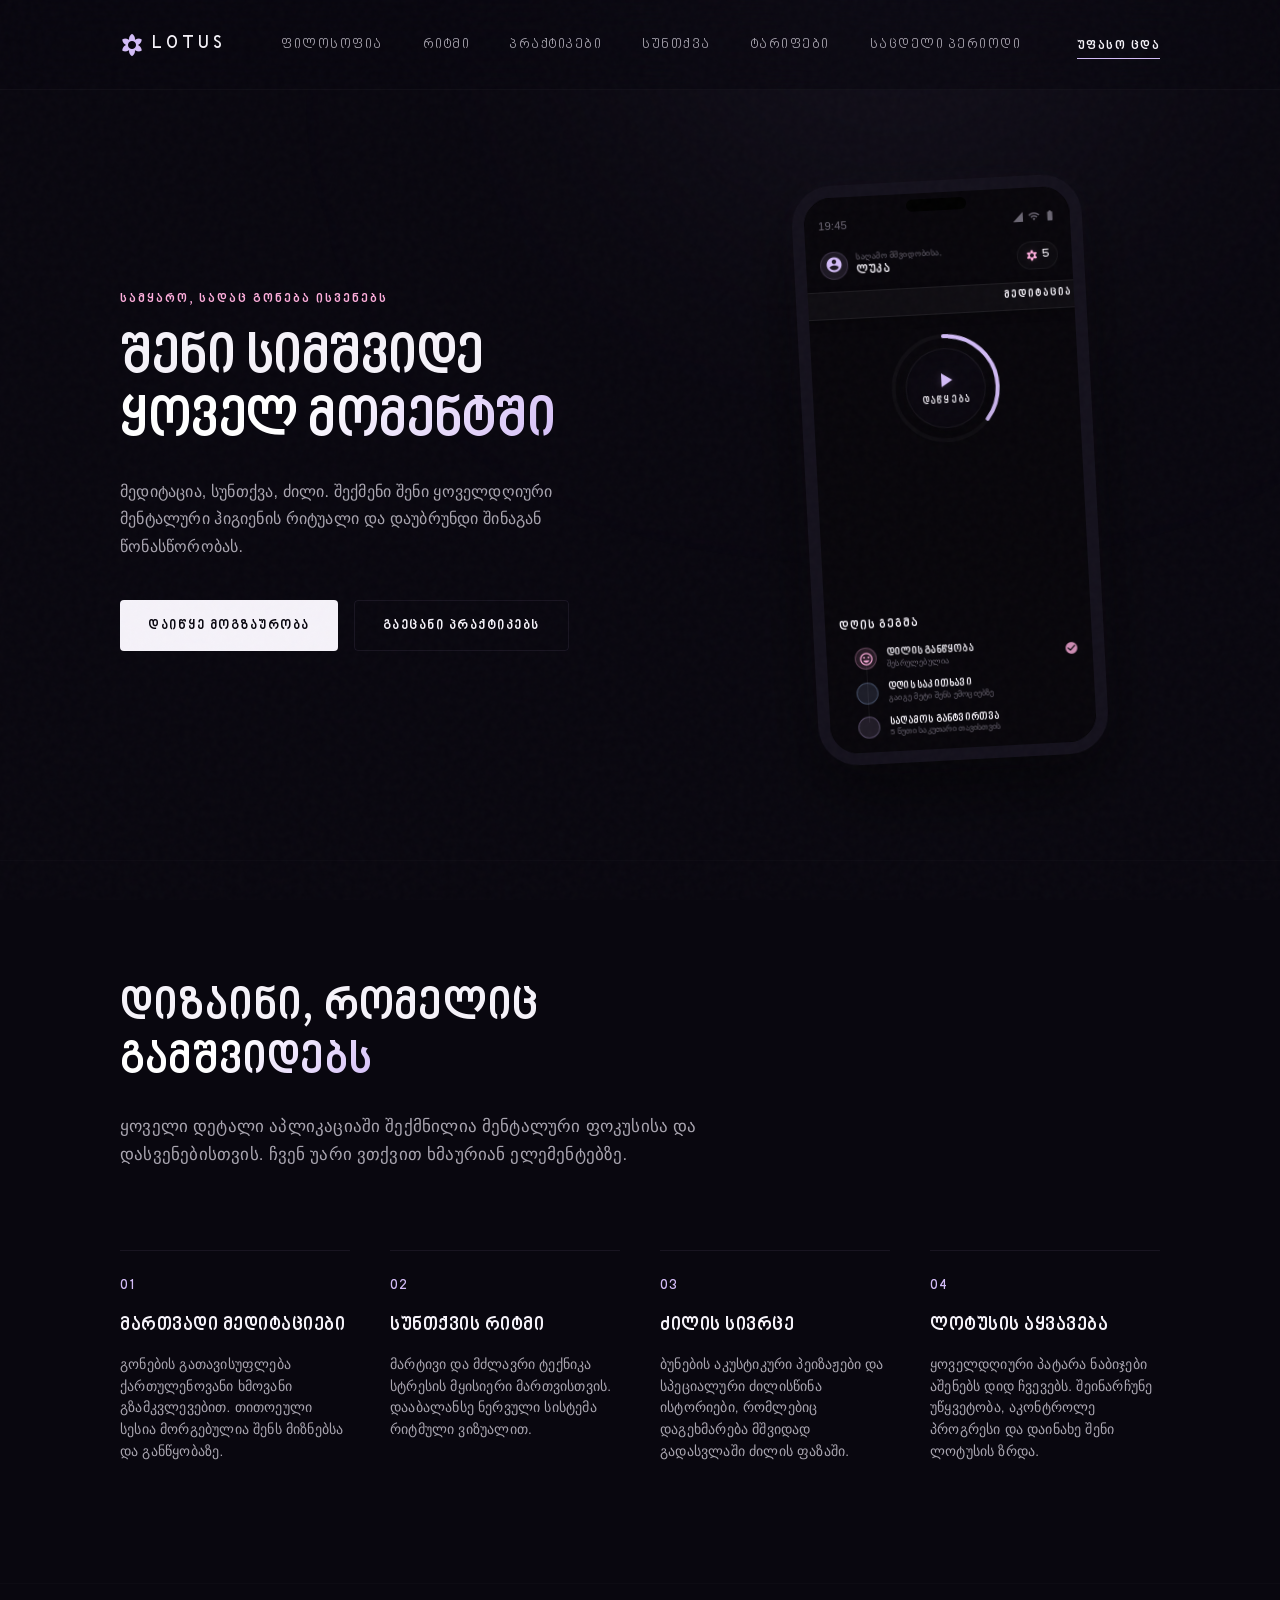
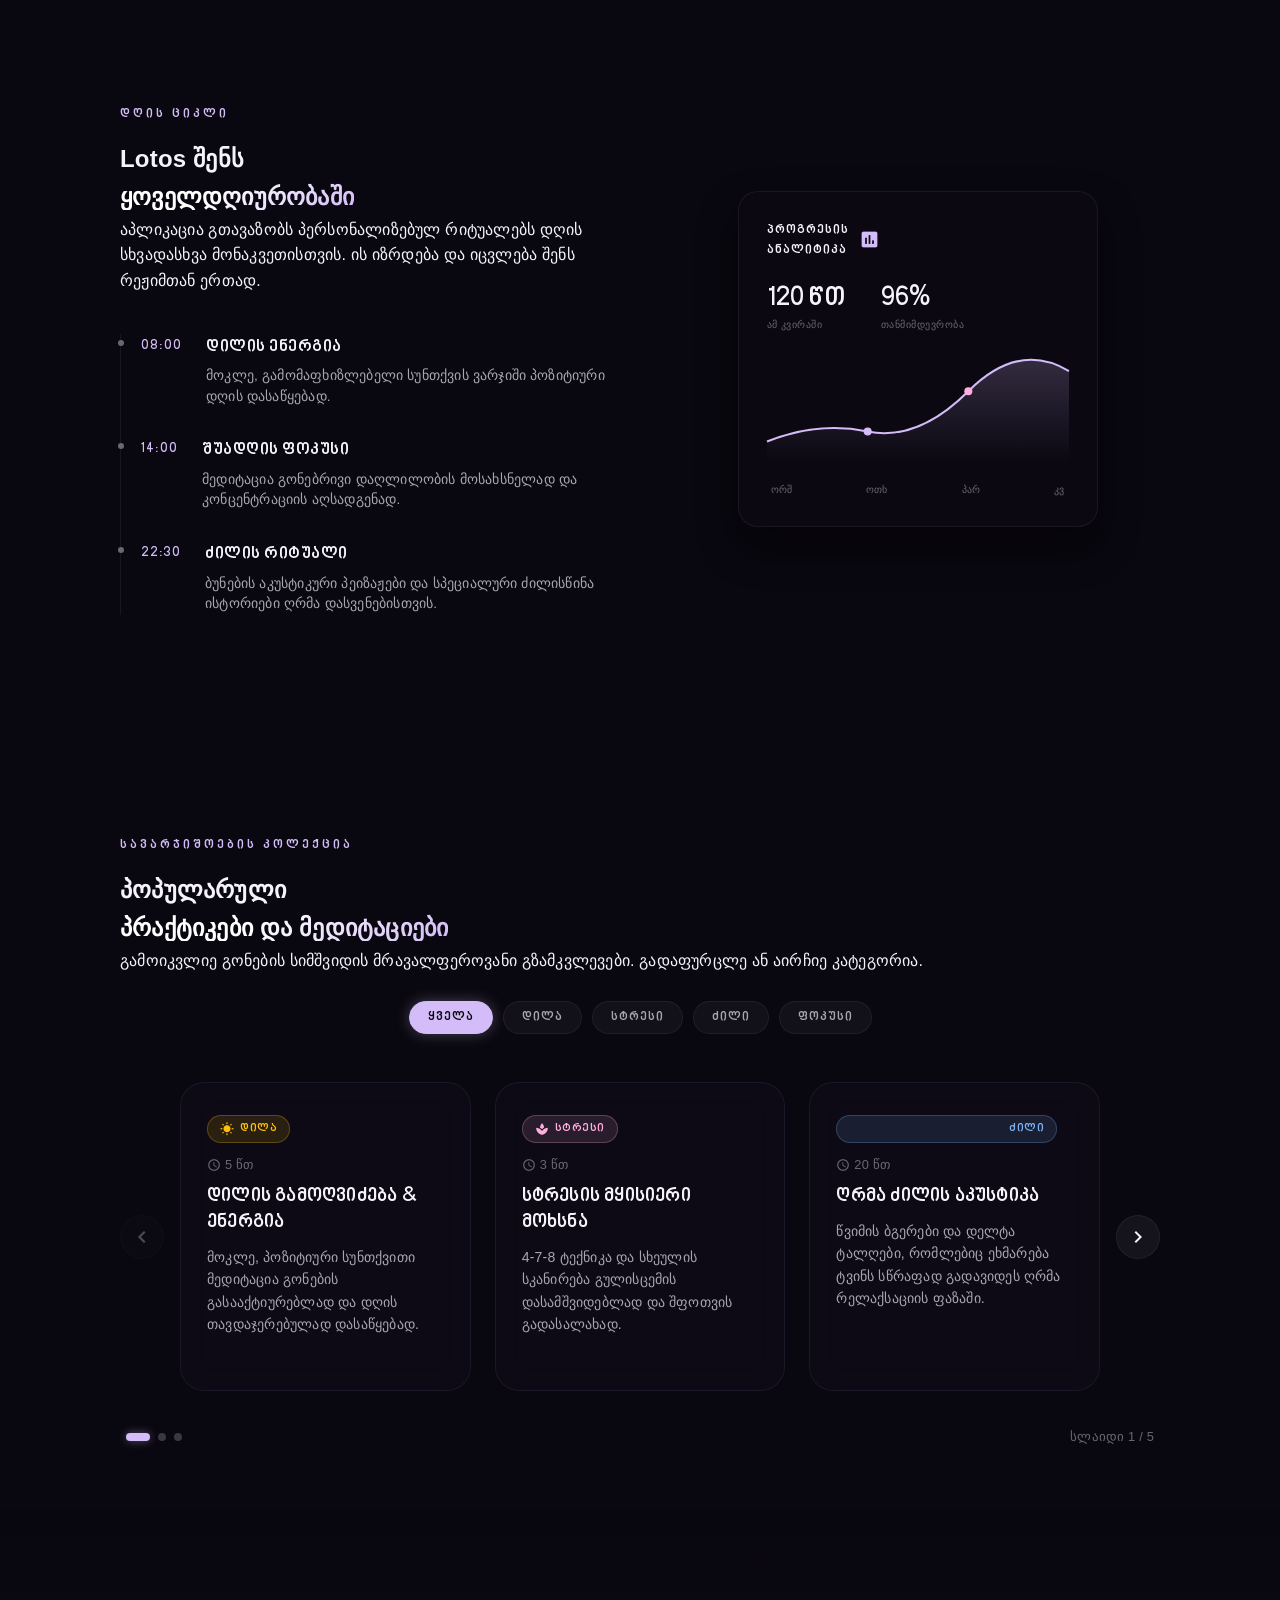
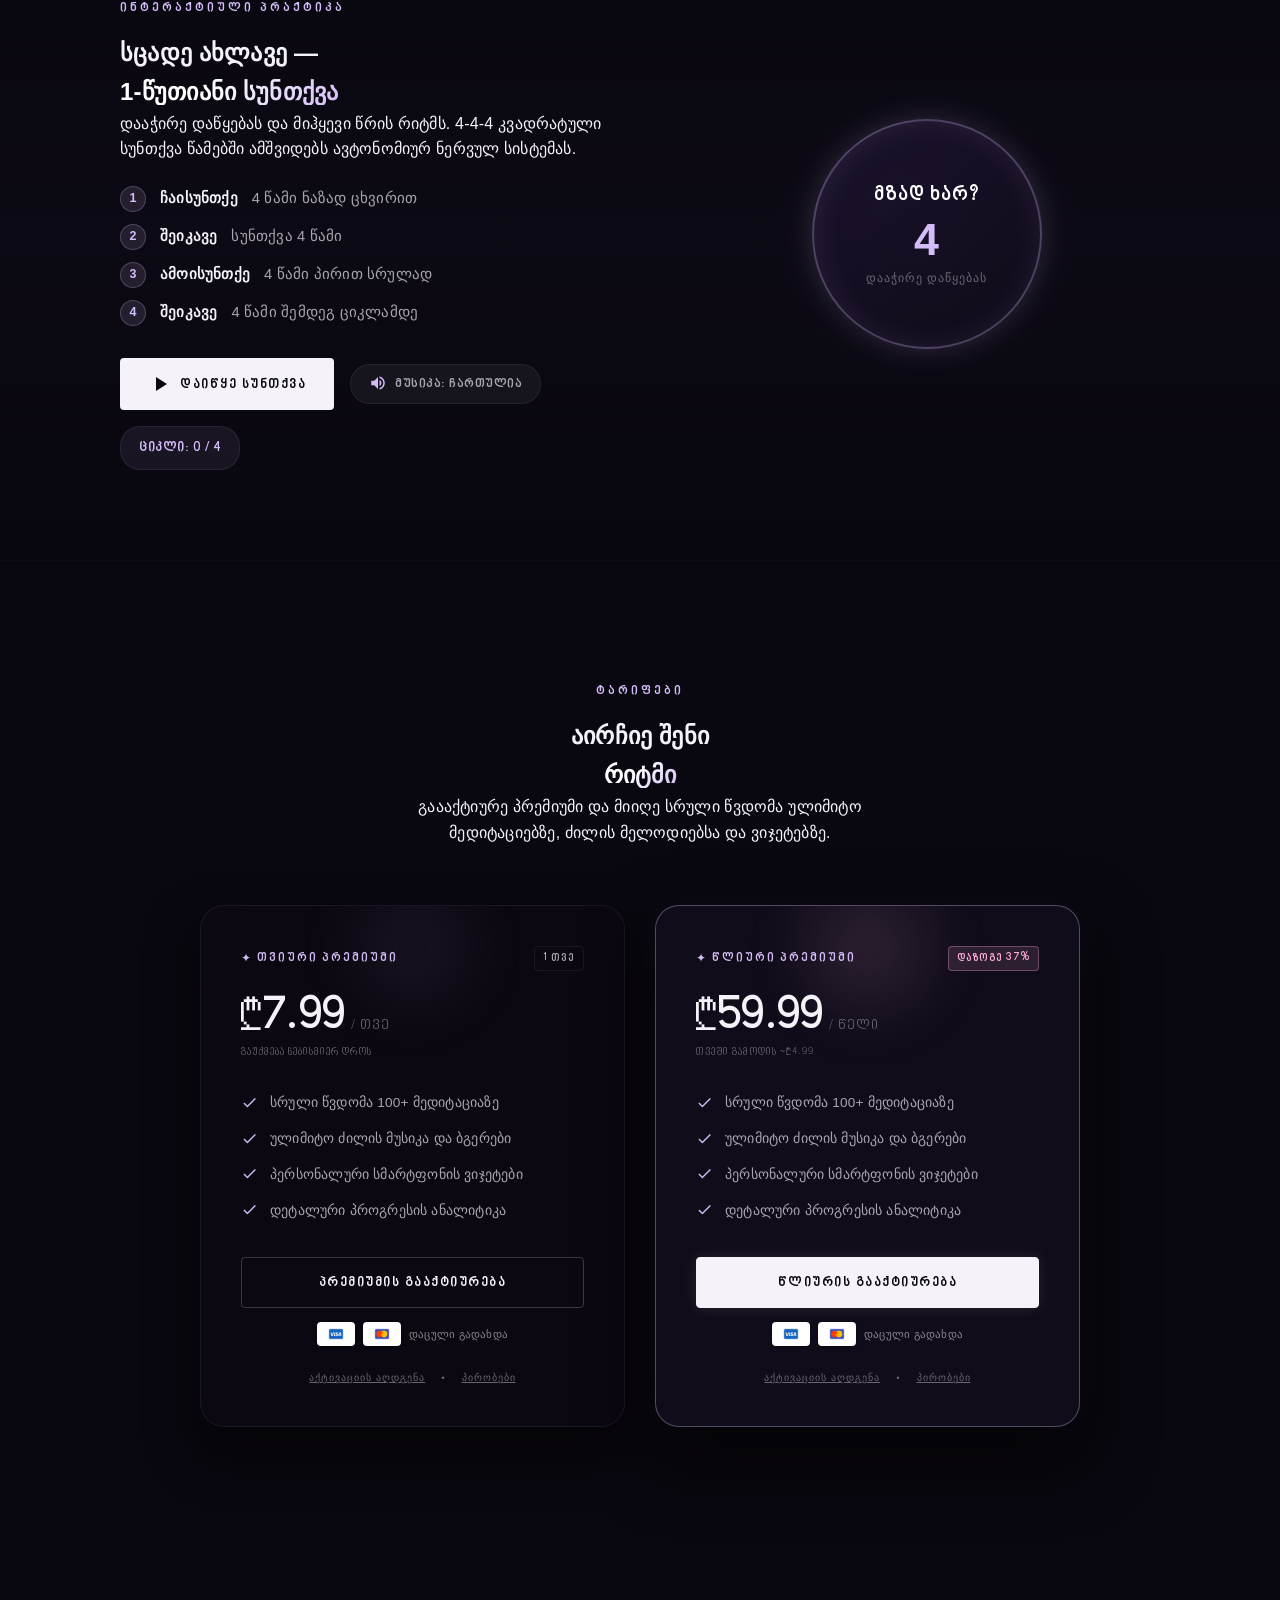
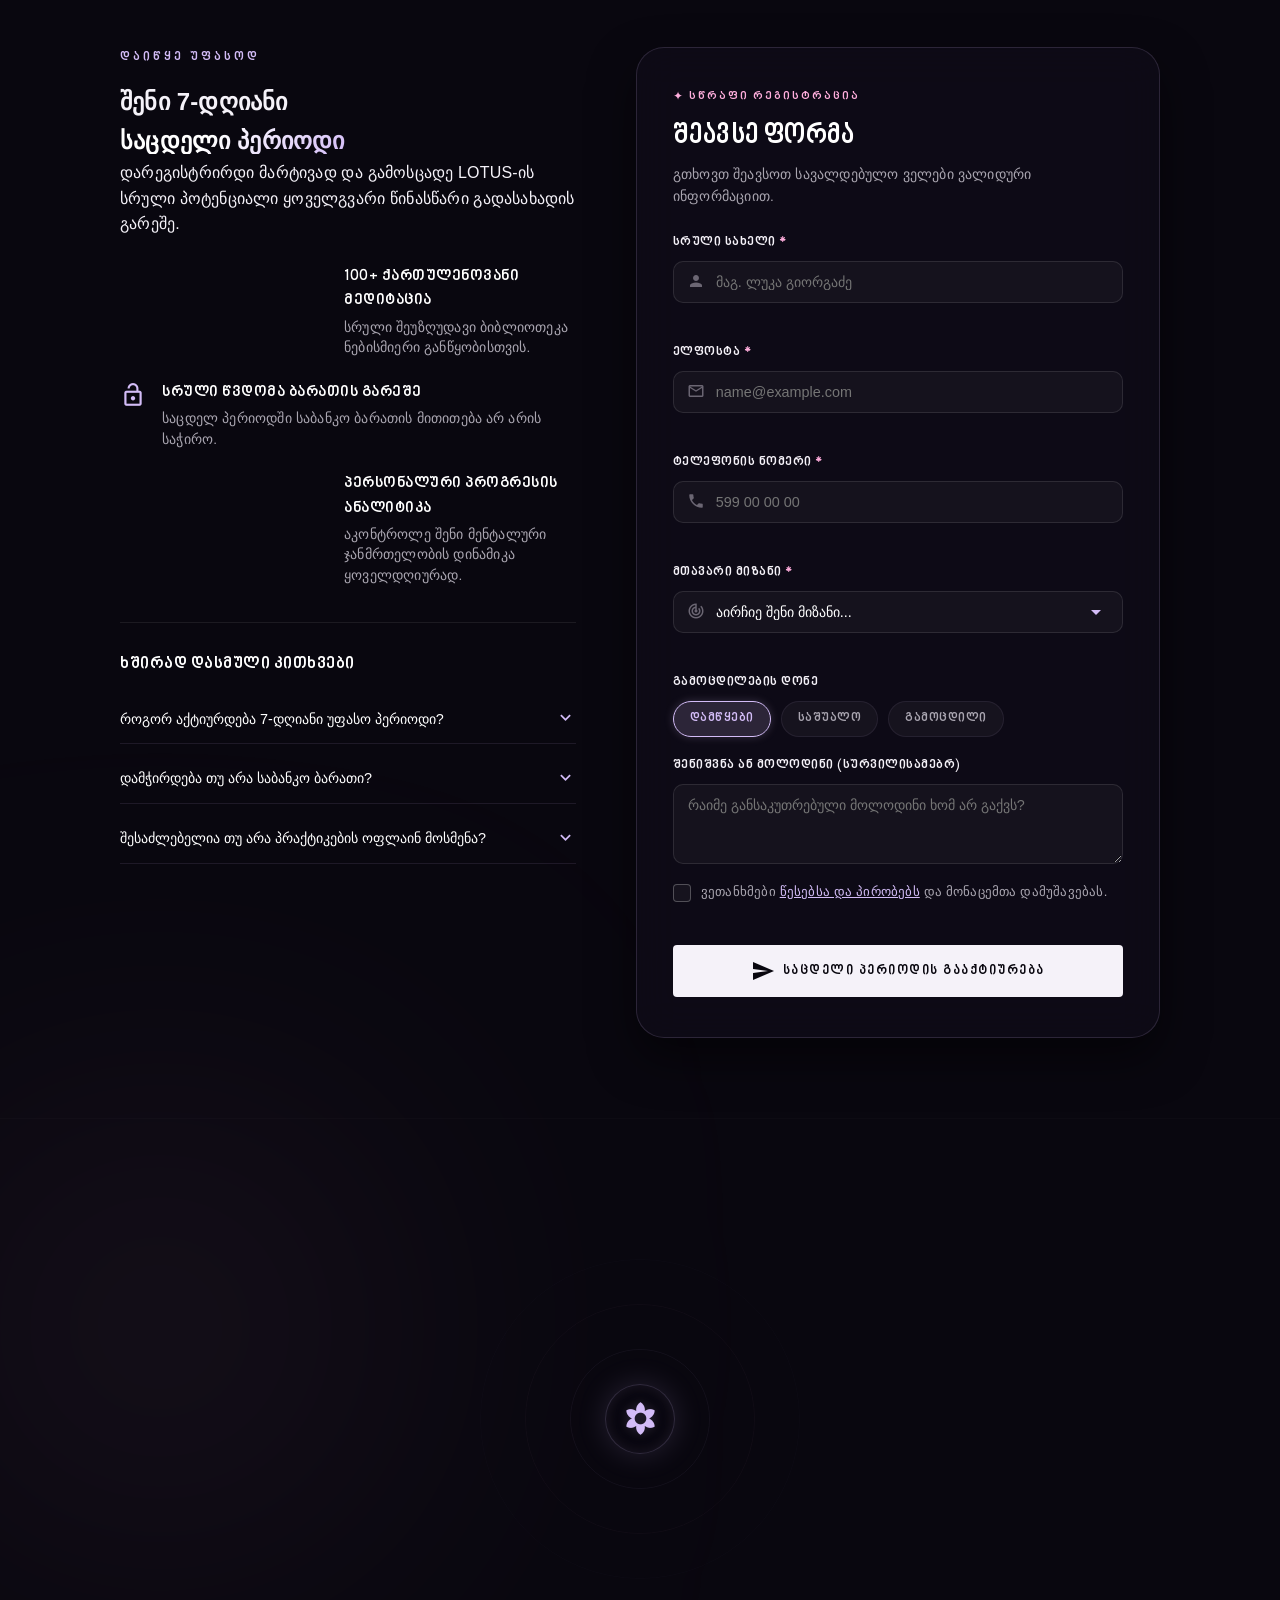
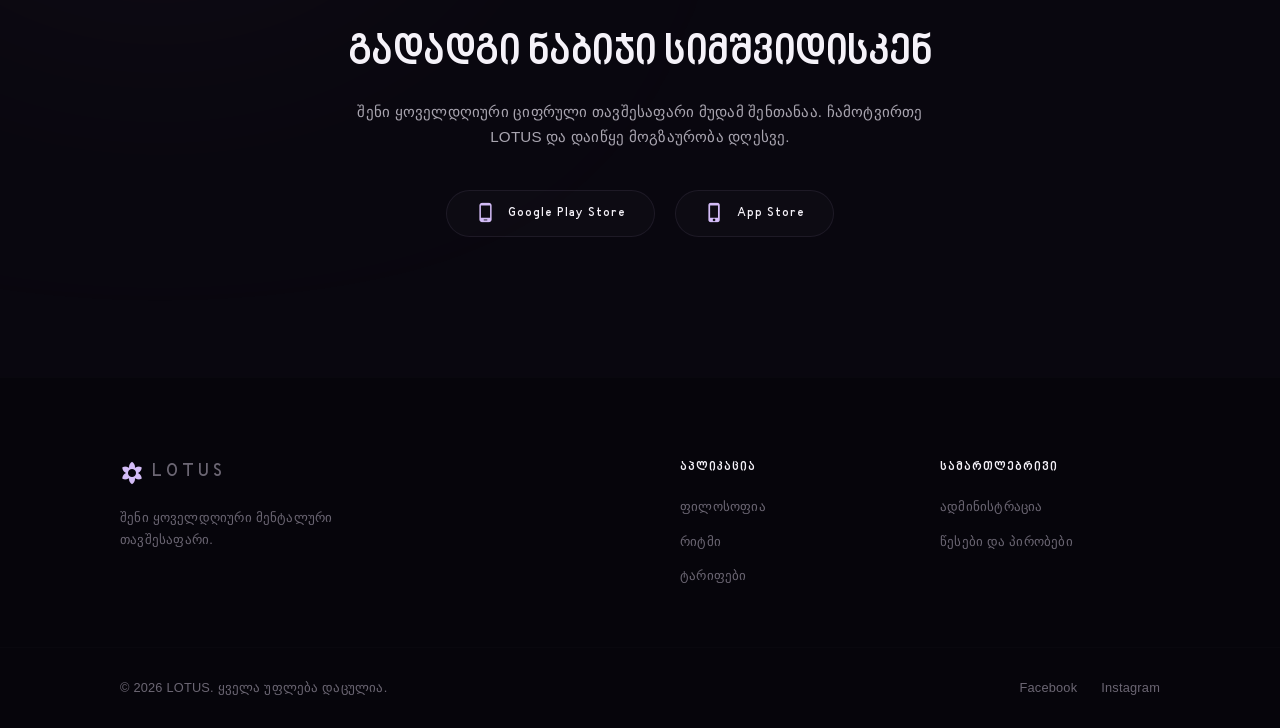
==== commit 2a70125e: "feat(audio): integrate app breath-in/out and sub-bass ambient audio, clean up slide cards" ====
--- a/index.html
+++ b/index.html
@@ -336,16 +336,6 @@
                                     <span class="slide-duration"><i class="material-icons">schedule</i> 5 წთ</span>
                                     <h3 class="slide-title">დილის გამოღვიძება & ენერგია</h3>
                                     <p class="slide-desc">მოკლე, პოზიტიური სუნთქვითი მედიტაცია გონების გასააქტიურებლად და დღის თავდაჯერებულად დასაწყებად.</p>
-                                    <div class="slide-meta">
-                                        <div class="slide-author">
-                                            <i class="material-icons">record_voice_over</i>
-                                            <span>ელენე მ. (გიდი)</span>
-                                        </div>
-                                        <button class="btn-play-preview" data-title="დილის გამოღვიძება" aria-label="მოუსმინე დილის გამოღვიძებას">
-                                            <i class="material-icons">play_circle_filled</i>
-                                            <span>მოსმენა</span>
-                                        </button>
-                                    </div>
                                 </div>
                             </article>
 
@@ -359,16 +349,6 @@
                                     <span class="slide-duration"><i class="material-icons">schedule</i> 3 წთ</span>
                                     <h3 class="slide-title">სტრესის მყისიერი მოხსნა</h3>
                                     <p class="slide-desc">4-7-8 ტექნიკა და სხეულის სკანირება გულისცემის დასამშვიდებლად და შფოთვის გადასალახად.</p>
-                                    <div class="slide-meta">
-                                        <div class="slide-author">
-                                            <i class="material-icons">record_voice_over</i>
-                                            <span>გიორგი კ. (გიდი)</span>
-                                        </div>
-                                        <button class="btn-play-preview" data-title="სტრესის მყისიერი მოხსნა" aria-label="მოუსმინე სტრესის მოხსნას">
-                                            <i class="material-icons">play_circle_filled</i>
-                                            <span>მოსმენა</span>
-                                        </button>
-                                    </div>
                                 </div>
                             </article>
 
@@ -382,16 +362,6 @@
                                     <span class="slide-duration"><i class="material-icons">schedule</i> 20 წთ</span>
                                     <h3 class="slide-title">ღრმა ძილის აკუსტიკა</h3>
                                     <p class="slide-desc">წვიმის ბგერები და დელტა ტალღები, რომლებიც ეხმარება ტვინს სწრაფად გადავიდეს ღრმა რელაქსაციის ფაზაში.</p>
-                                    <div class="slide-meta">
-                                        <div class="slide-author">
-                                            <i class="material-icons">record_voice_over</i>
-                                            <span>ანა ლ. (ხმა)</span>
-                                        </div>
-                                        <button class="btn-play-preview" data-title="ღრმა ძილის აკუსტიკა" aria-label="მოუსმინე ღრმა ძილის აკუსტიკას">
-                                            <i class="material-icons">play_circle_filled</i>
-                                            <span>მოსმენა</span>
-                                        </button>
-                                    </div>
                                 </div>
                             </article>
 
@@ -405,16 +375,6 @@
                                     <span class="slide-duration"><i class="material-icons">schedule</i> 10 წთ</span>
                                     <h3 class="slide-title">გონებრივი კონცენტრაცია</h3>
                                     <p class="slide-desc">ალფა-ტალღების თანხლებით გაზრდილი პროდუქტიულობა და სამუშაო გადაღლილობის მყისიერი განტვირთვა.</p>
-                                    <div class="slide-meta">
-                                        <div class="slide-author">
-                                            <i class="material-icons">record_voice_over</i>
-                                            <span>დავით ს. (გიდი)</span>
-                                        </div>
-                                        <button class="btn-play-preview" data-title="გონებრივი კონცენტრაცია" aria-label="მოუსმინე გონებრივ კონცენტრაციას">
-                                            <i class="material-icons">play_circle_filled</i>
-                                            <span>მოსმენა</span>
-                                        </button>
-                                    </div>
                                 </div>
                             </article>
 
@@ -428,16 +388,6 @@
                                     <span class="slide-duration"><i class="material-icons">schedule</i> 7 წთ</span>
                                     <h3 class="slide-title">მადლიერების რიტუალი</h3>
                                     <p class="slide-desc">შინაგანი მშვიდობის განცდა და ემოციური სტაბილიზაცია დღის პოზიტიურ მომენტებზე ფოკუსირებით.</p>
-                                    <div class="slide-meta">
-                                        <div class="slide-author">
-                                            <i class="material-icons">record_voice_over</i>
-                                            <span>მარიამ რ. (გიდი)</span>
-                                        </div>
-                                        <button class="btn-play-preview" data-title="მადლიერების რიტუალი" aria-label="მოუსმინე მადლიერების რიტუალს">
-                                            <i class="material-icons">play_circle_filled</i>
-                                            <span>მოსმენა</span>
-                                        </button>
-                                    </div>
                                 </div>
                             </article>
                         </div>
@@ -481,6 +431,10 @@
                         <button class="btn btn-secondary" id="stopBreathingBtn" style="display: none;">
                             <i class="material-icons">stop</i>
                             <span>შეჩერება</span>
+                        </button>
+                        <button class="btn-audio-toggle" id="breathingAudioToggle" type="button" aria-label="ფონური მუსიკის ჩართვა/გამორთვა" title="ფონური მუსიკა">
+                            <i class="material-icons">volume_up</i>
+                            <span class="audio-toggle-text">მუსიკა: ჩართულია</span>
                         </button>
                         <div class="breathing-cycle-badge" id="breathingCycleBadge">ციკლი: 0 / 4</div>
                     </div>
--- a/style.css
+++ b/style.css
@@ -1942,6 +1942,43 @@
     letter-spacing: 0.5px;
 }
 
+.btn-audio-toggle {
+    display: inline-flex;
+    align-items: center;
+    gap: 8px;
+    padding: 10px 18px;
+    background: rgba(255, 255, 255, 0.05);
+    border: 1px solid var(--border-thin);
+    border-radius: 20px;
+    color: var(--text-secondary);
+    font-size: 0.8rem;
+    font-family: var(--font-nino-bold);
+    letter-spacing: 0.5px;
+    cursor: pointer;
+    transition: var(--transition-smooth);
+    outline: none;
+}
+
+.btn-audio-toggle:hover {
+    background: rgba(255, 255, 255, 0.1);
+    color: var(--text-primary);
+    border-color: var(--border-active);
+}
+
+.btn-audio-toggle.muted {
+    opacity: 0.6;
+    color: var(--text-muted);
+}
+
+.btn-audio-toggle i {
+    font-size: 1.1rem;
+    color: var(--primary);
+}
+
+.btn-audio-toggle.muted i {
+    color: var(--text-muted);
+}
+
 .breathing-widget-display {
     display: flex;
     align-items: center;
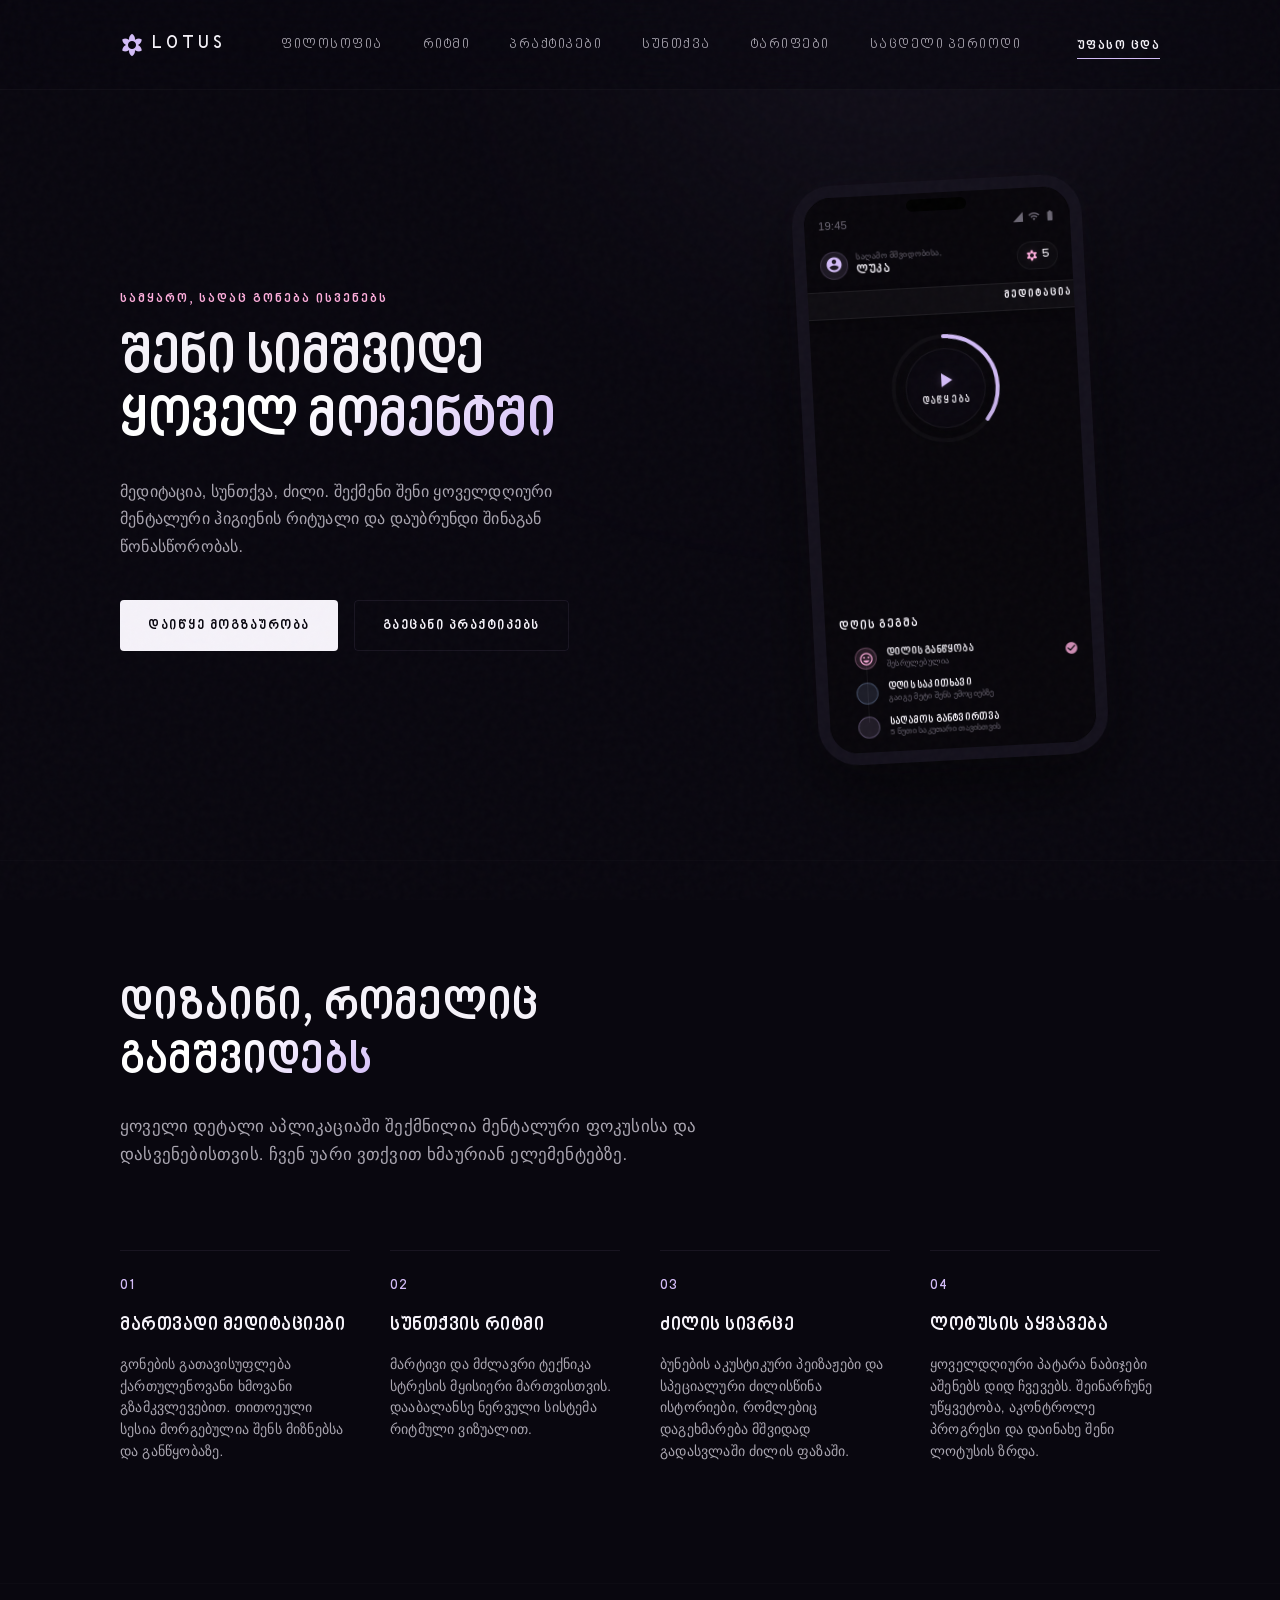
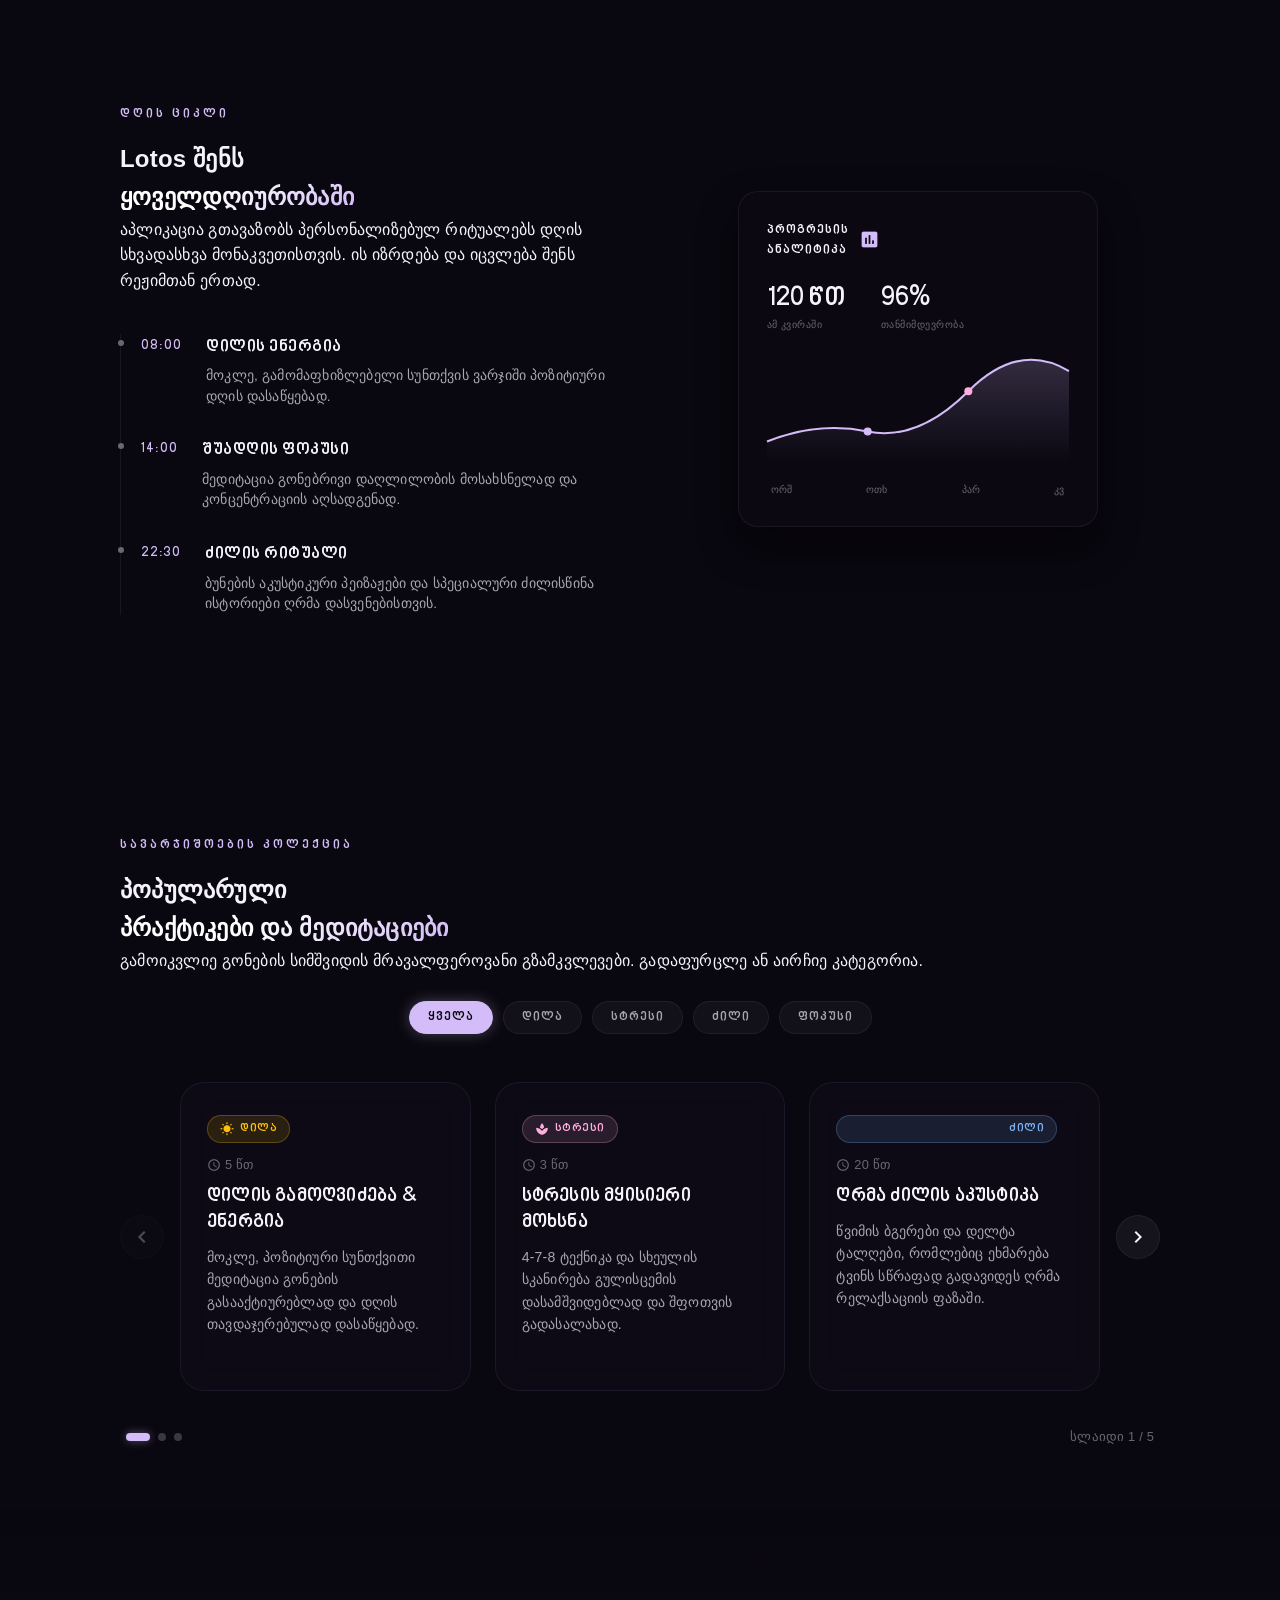
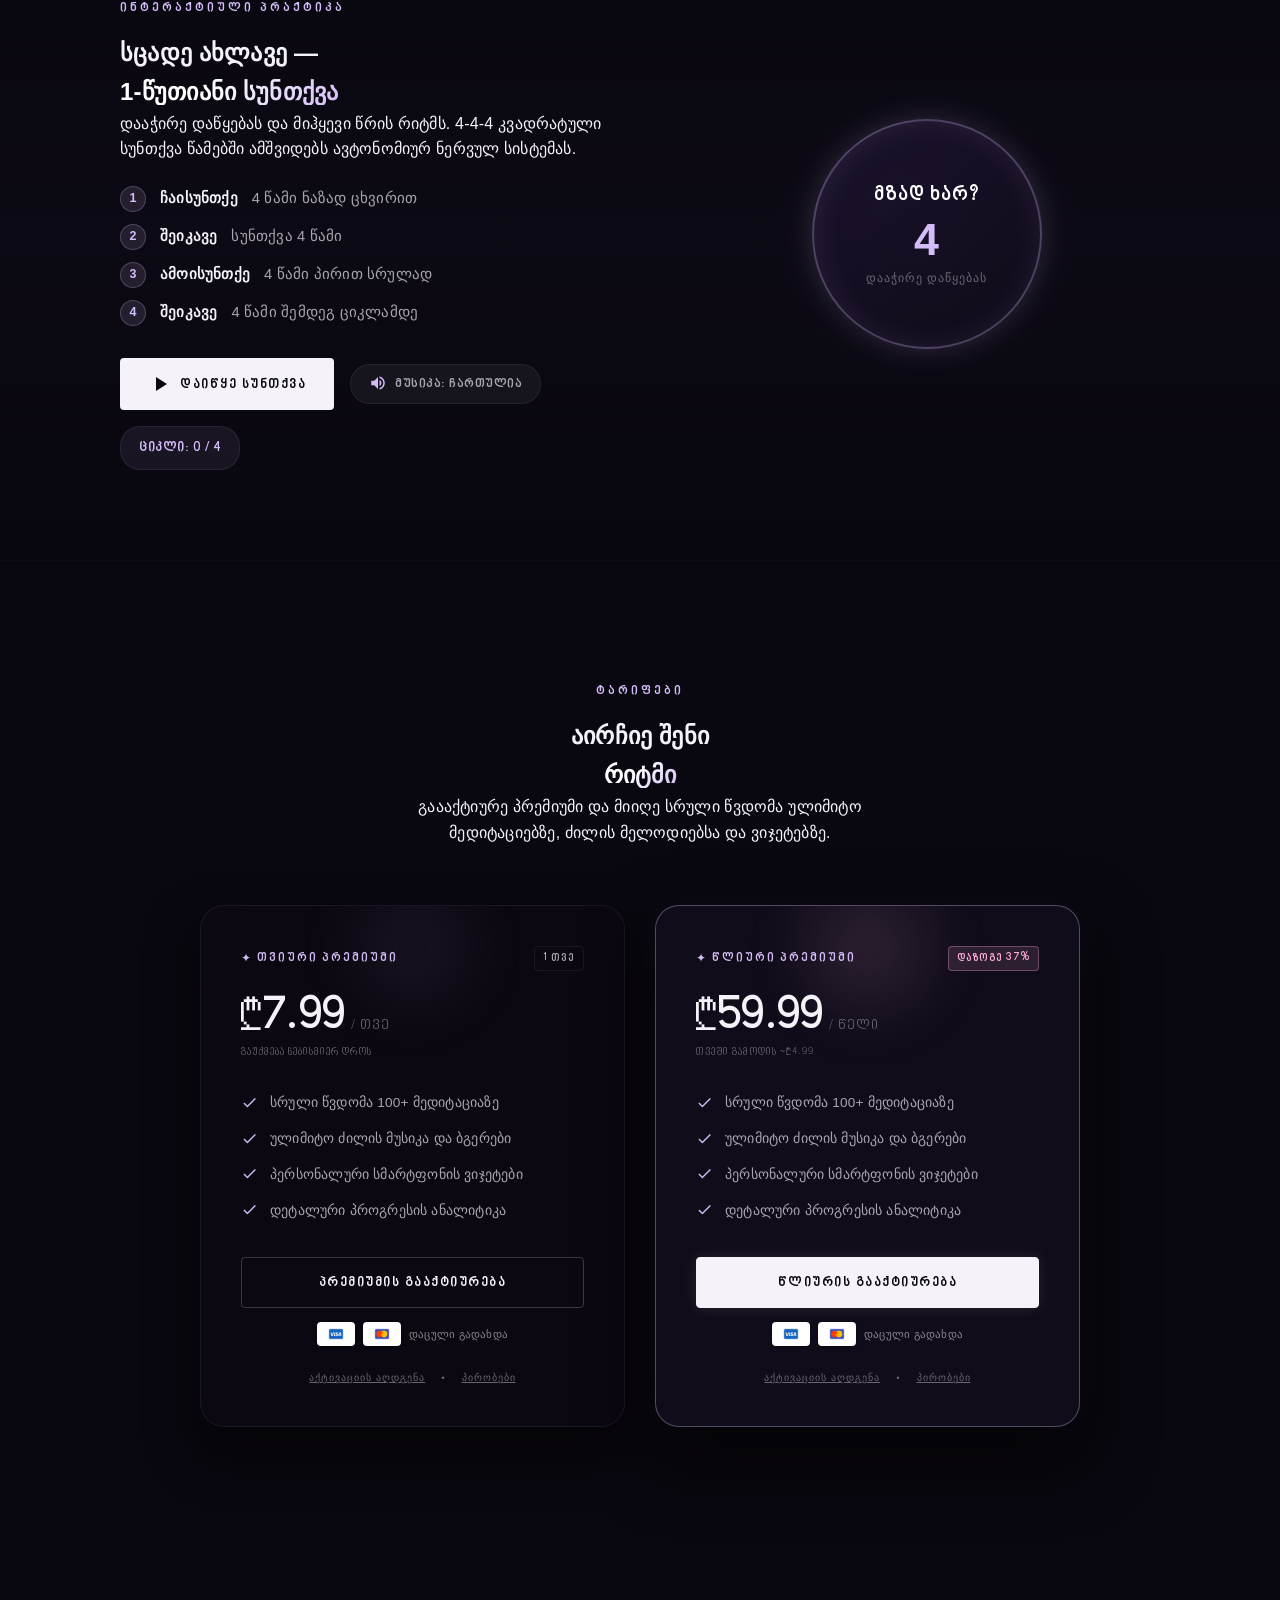
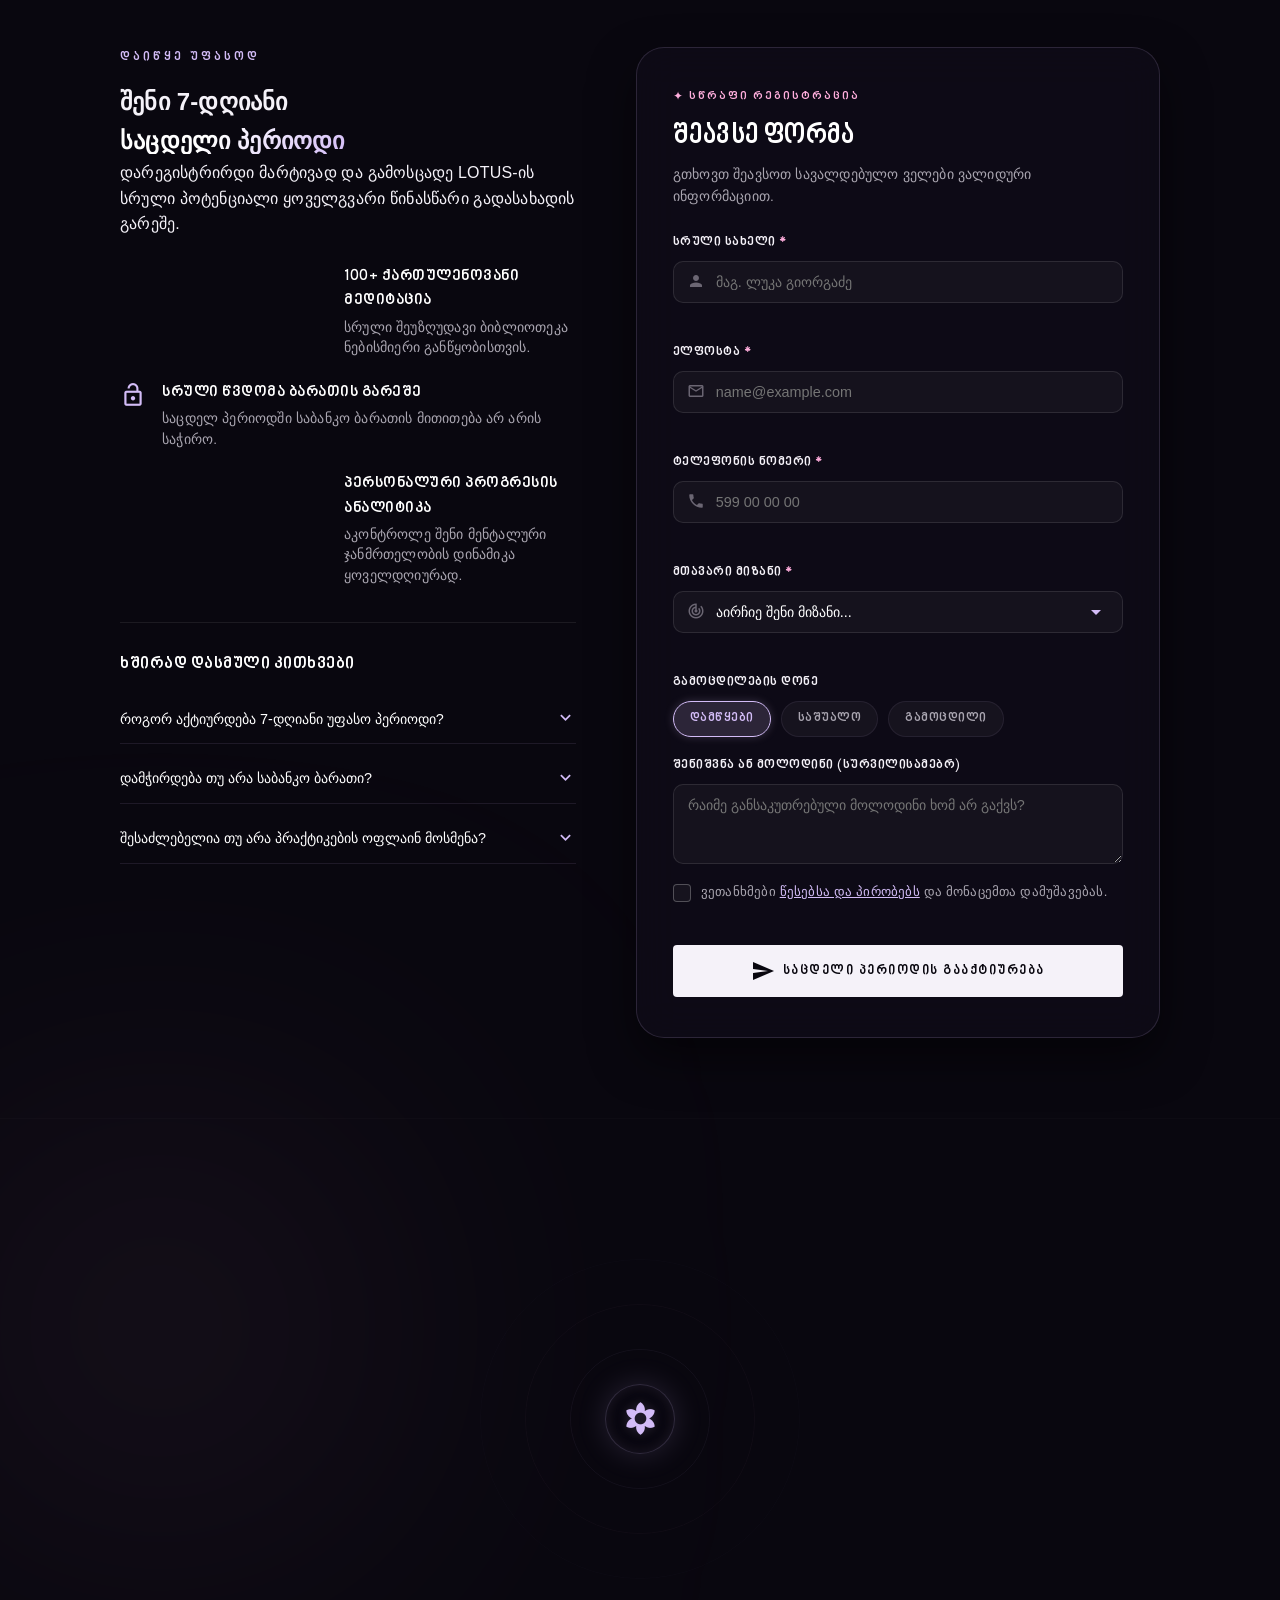
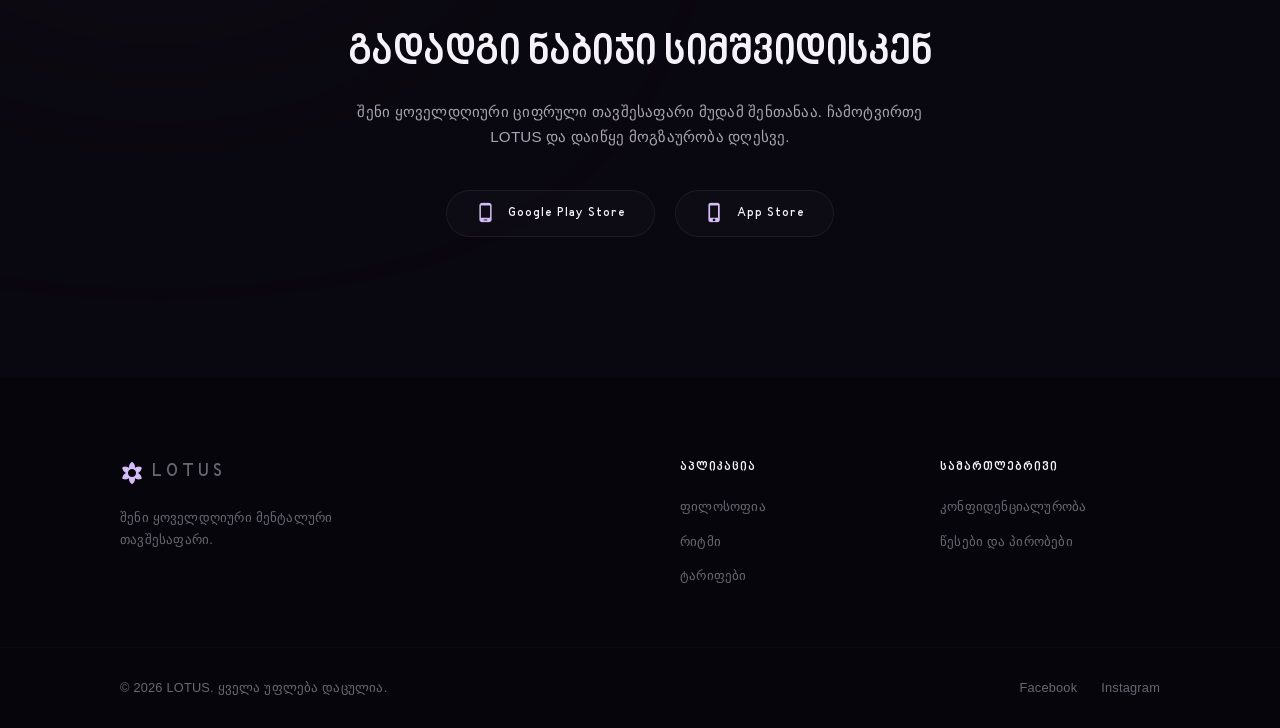
==== commit b97fc541: "chore(website): remove admin.html and clean up footer and documentation references" ====
--- a/index.html
+++ b/index.html
@@ -794,7 +794,7 @@
                 </div>
                 <div class="footer-links-col">
                     <h4>სამართლებრივი</h4>
-                    <a href="admin.html">ადმინისტრაცია</a>
+                    <a href="#">კონფიდენციალურობა</a>
                     <a href="#">წესები და პირობები</a>
                 </div>
             </div>
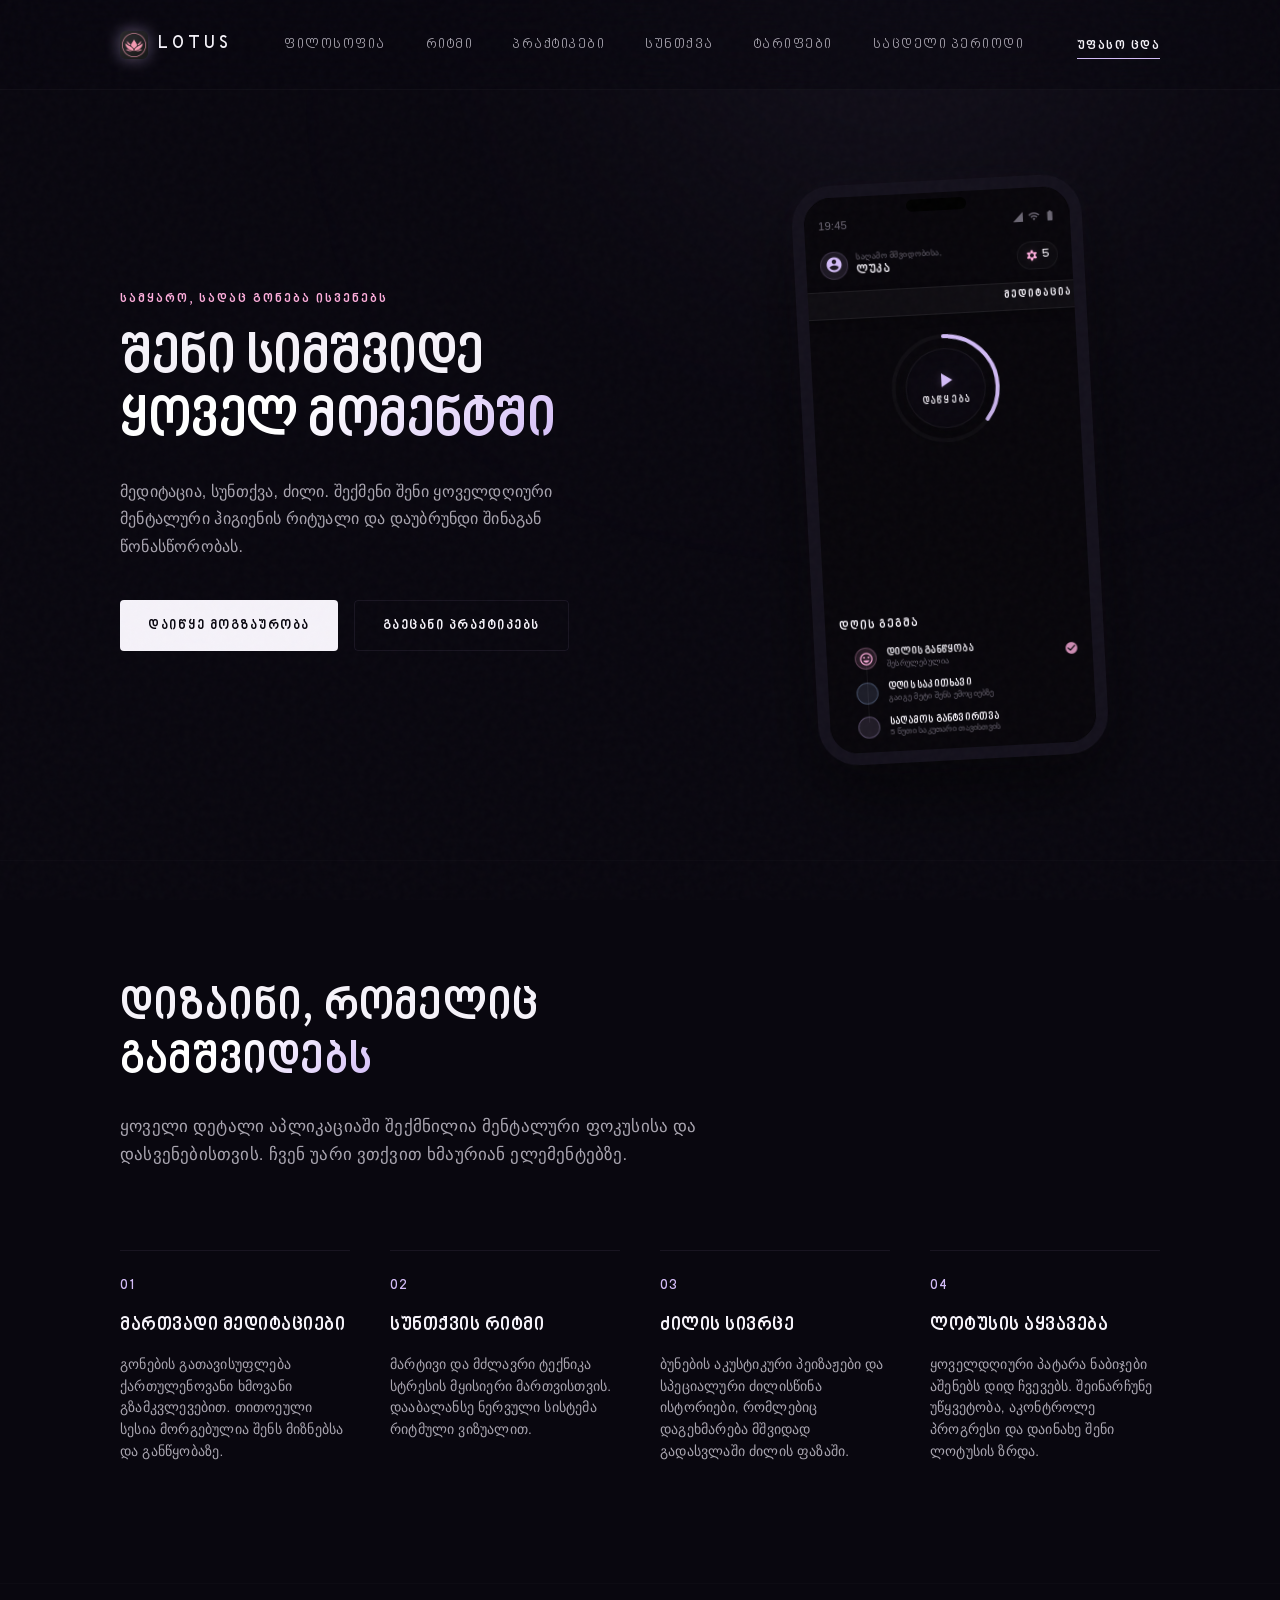
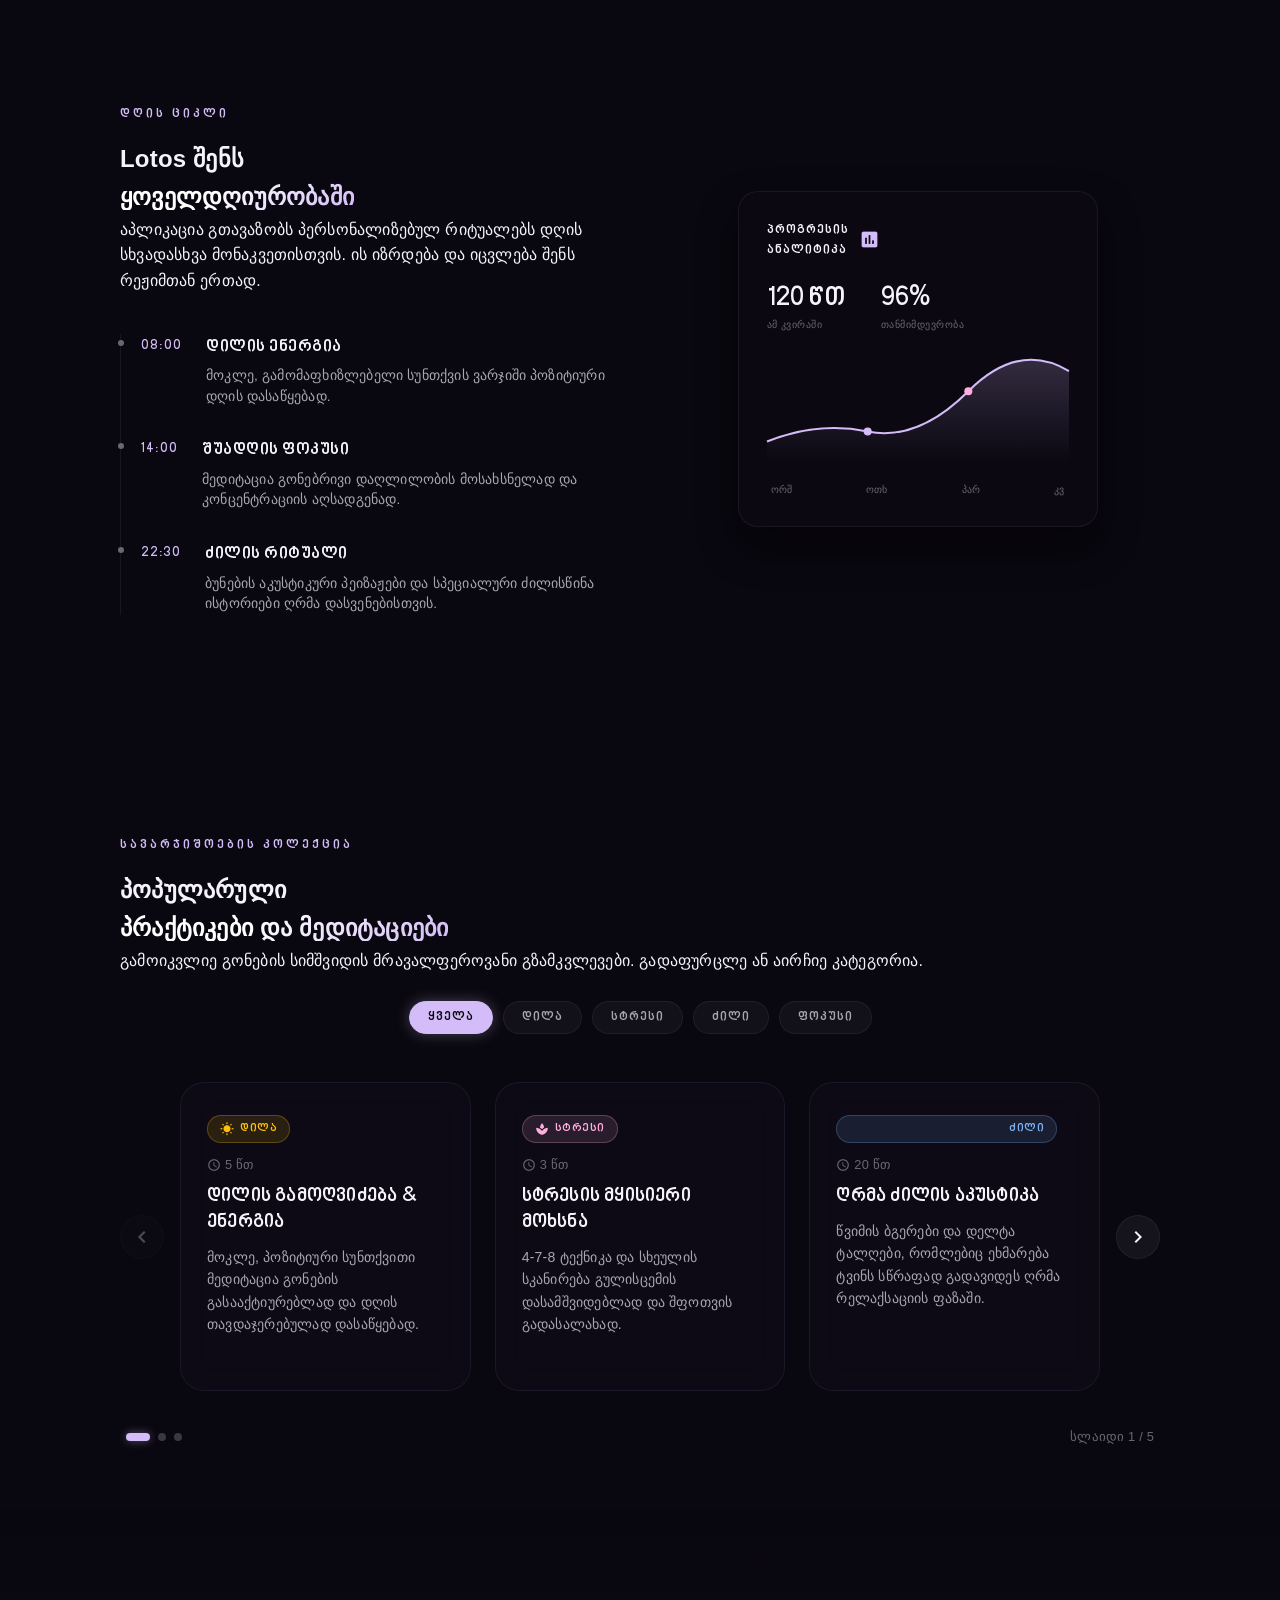
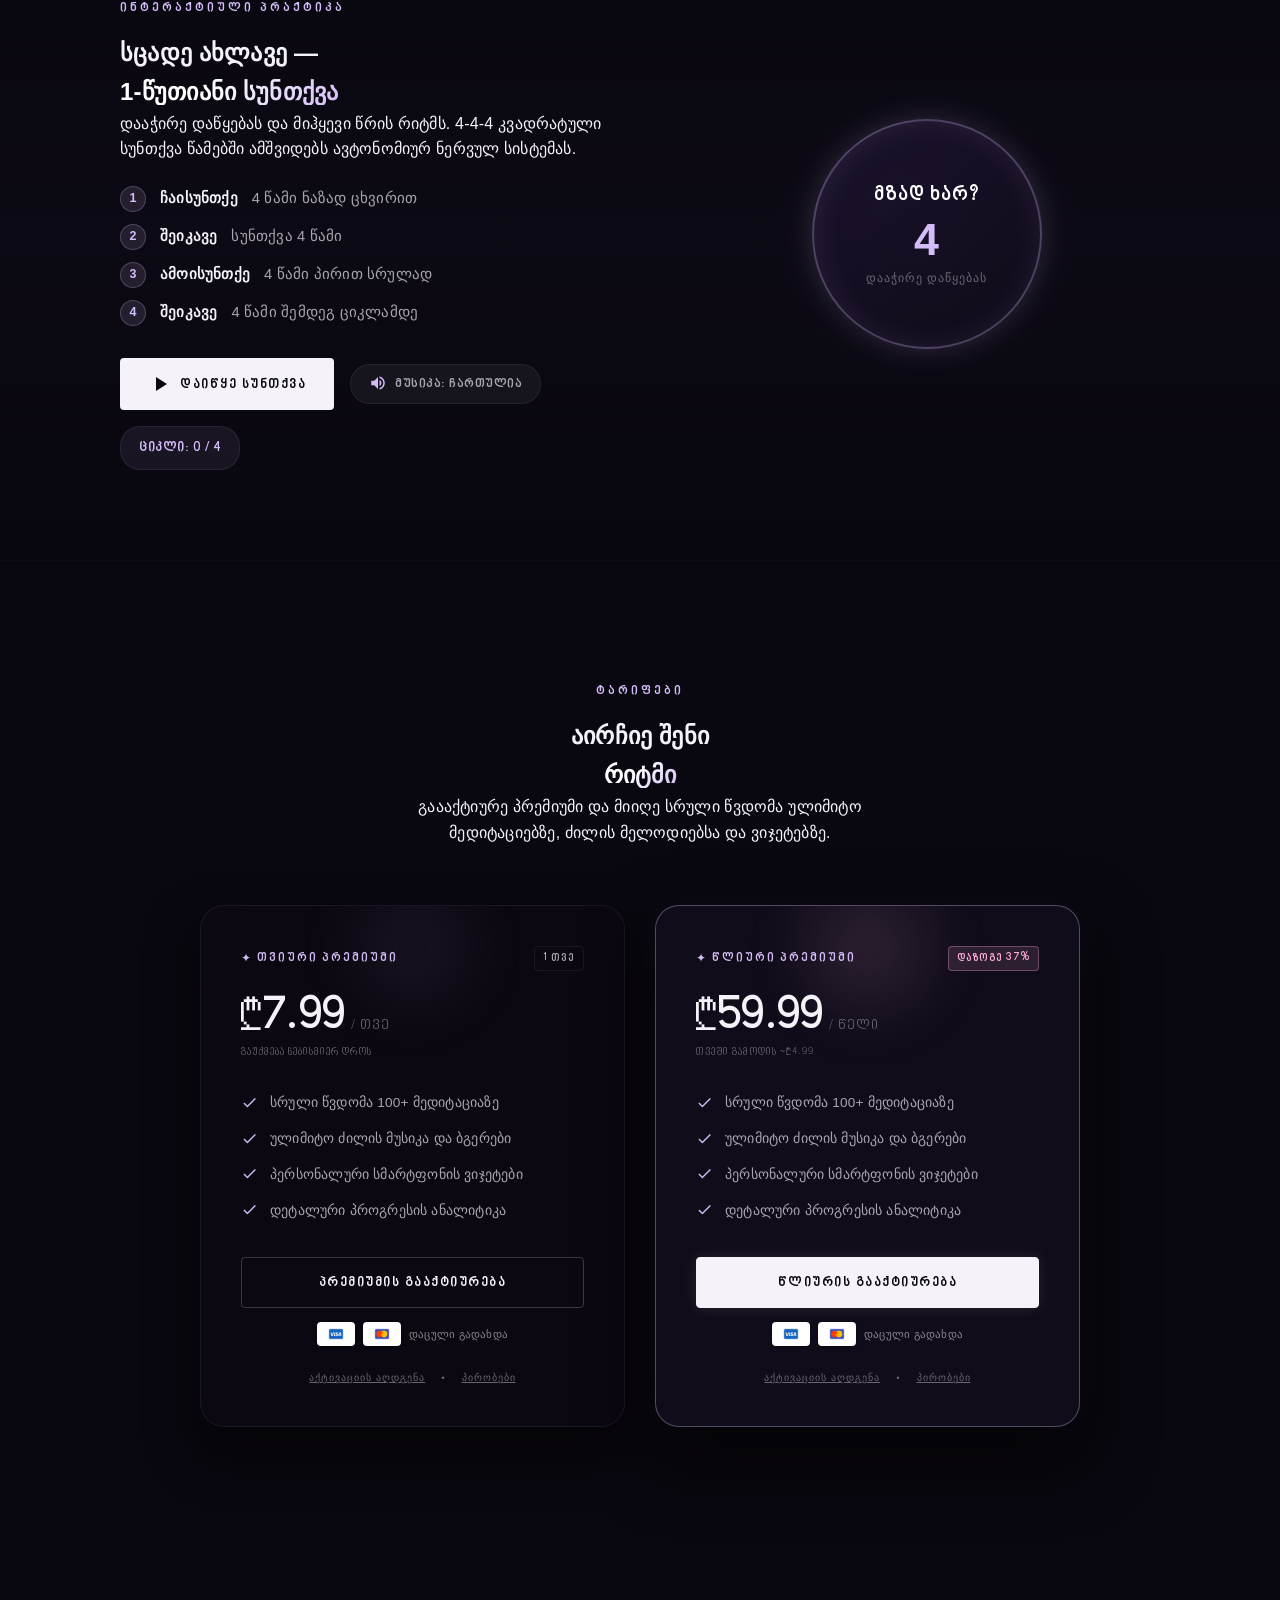
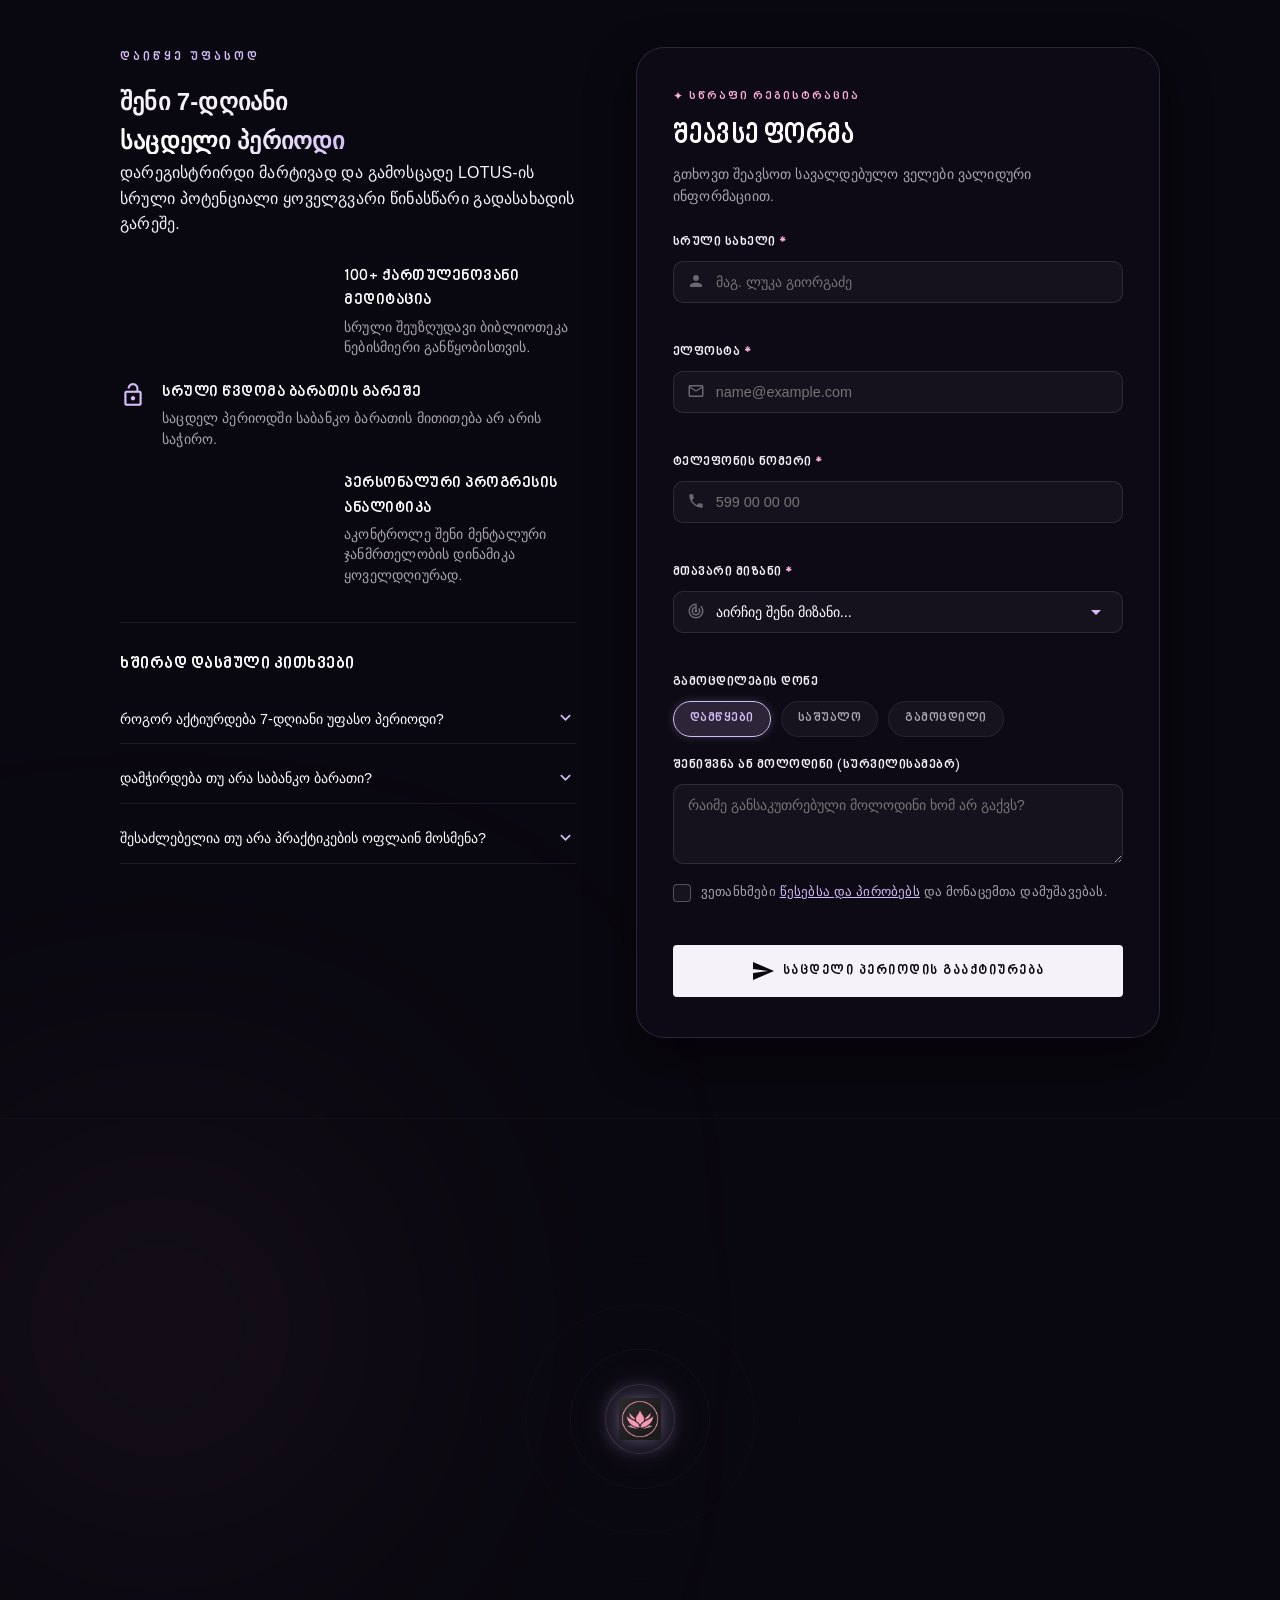
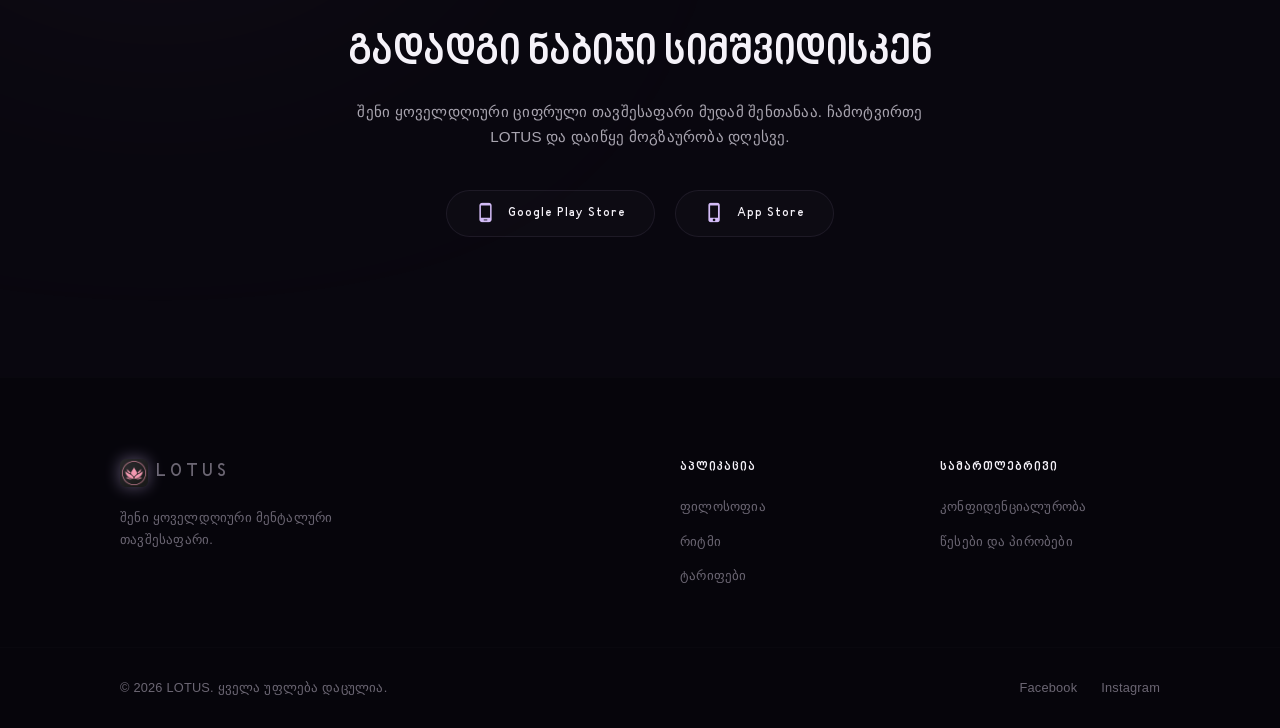
==== commit e3296932: "feat(assets): integrate official lotus logo into navbar, footer, portal, and favicon" ====
--- a/index.html
+++ b/index.html
@@ -8,7 +8,8 @@
     <!-- Material Icons -->
     <link href="https://fonts.googleapis.com/icon?family=Material+Icons" rel="stylesheet">
     <link rel="stylesheet" href="style.css">
-    <link rel="icon" type="image/png" href="assets/images/icon.png">
+    <link rel="icon" type="image/webp" href="assets/images/logo.webp">
+    <link rel="alternate icon" type="image/png" href="assets/images/favicon.png">
 </head>
 <body>
 
@@ -27,8 +28,8 @@
     <!-- Editorial Navigation -->
     <header class="navbar">
         <div class="nav-container">
-            <a href="#" class="nav-logo">
-                <i class="material-icons logo-icon">filter_vintage</i>
+            <a href="#" class="nav-logo" aria-label="LOTUS მთავარი გვერდი">
+                <img src="assets/images/logo.webp" alt="LOTUS Logo" class="logo-img">
                 <span class="logo-text">LOTUS</span>
             </a>
             
@@ -753,7 +754,7 @@
                     <div class="portal-circle portal-circle-2"></div>
                     <div class="portal-circle portal-circle-3"></div>
                     <div class="portal-lotus">
-                        <i class="material-icons">filter_vintage</i>
+                        <img src="assets/images/logo.webp" alt="LOTUS Logo" class="portal-lotus-img">
                     </div>
                 </div>
                 <div class="download-content-centered">
@@ -778,8 +779,8 @@
     <footer class="footer">
         <div class="container footer-container">
             <div class="footer-brand">
-                <a href="#" class="footer-logo">
-                    <i class="material-icons logo-icon">filter_vintage</i>
+                <a href="#" class="footer-logo" aria-label="LOTUS მთავარი გვერდი">
+                    <img src="assets/images/logo.webp" alt="LOTUS Logo" class="logo-img">
                     <span class="logo-text">LOTUS</span>
                 </a>
                 <p class="footer-brand-desc">შენი ყოველდღიური მენტალური თავშესაფარი.</p>
--- a/style.css
+++ b/style.css
@@ -312,7 +312,21 @@
 .nav-logo {
     display: flex;
     align-items: center;
-    gap: 8px;
+    gap: 10px;
+}
+
+.logo-img {
+    width: 28px;
+    height: 28px;
+    object-fit: contain;
+    border-radius: 6px;
+    filter: drop-shadow(0 0 8px rgba(211, 188, 247, 0.4));
+    transition: var(--transition-smooth);
+}
+
+.nav-logo:hover .logo-img,
+.footer-logo:hover .logo-img {
+    transform: scale(1.08);
 }
 
 .logo-icon {
@@ -1267,6 +1281,13 @@
     font-size: 2.2rem !important;
     color: var(--primary);
     filter: drop-shadow(0 0 6px var(--primary-glow));
+}
+
+.portal-lotus-img {
+    width: 42px;
+    height: 42px;
+    object-fit: contain;
+    filter: drop-shadow(0 0 10px rgba(211, 188, 247, 0.5));
 }
 
 @keyframes pulseCircle {
